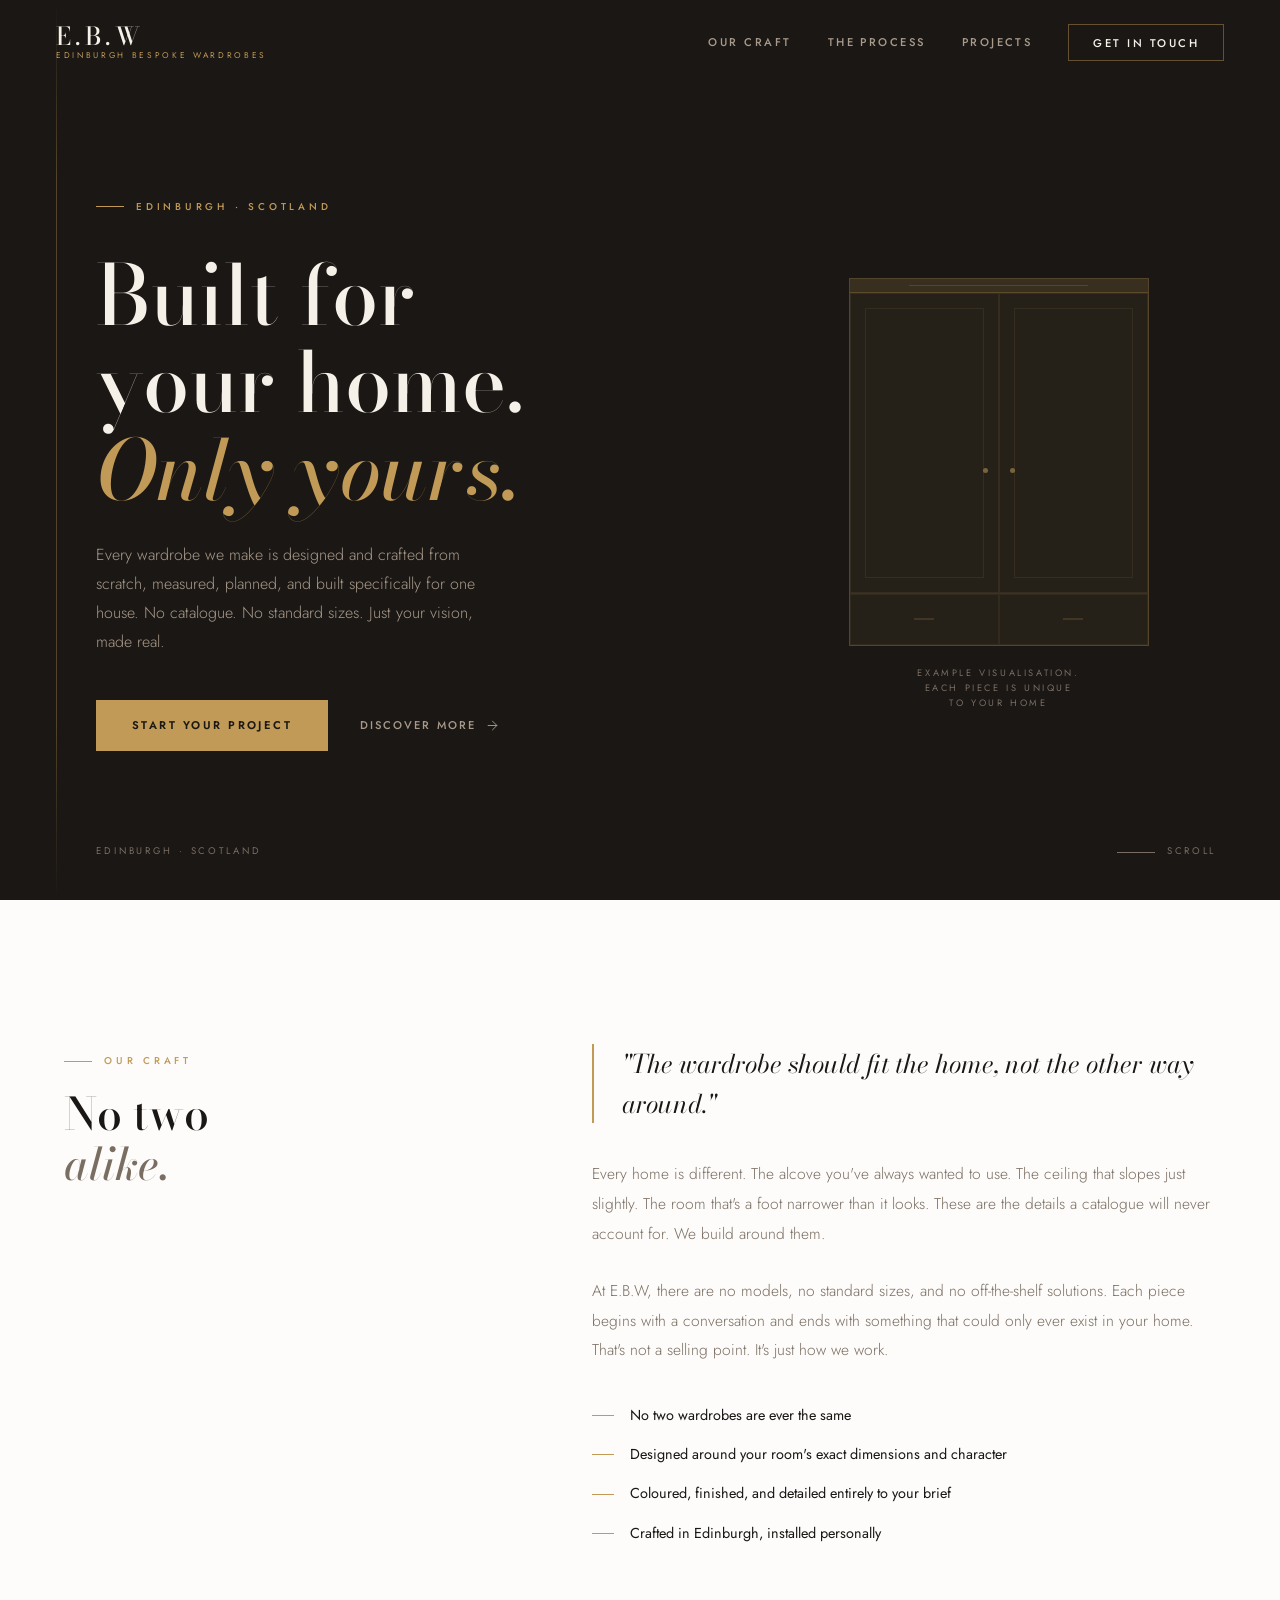
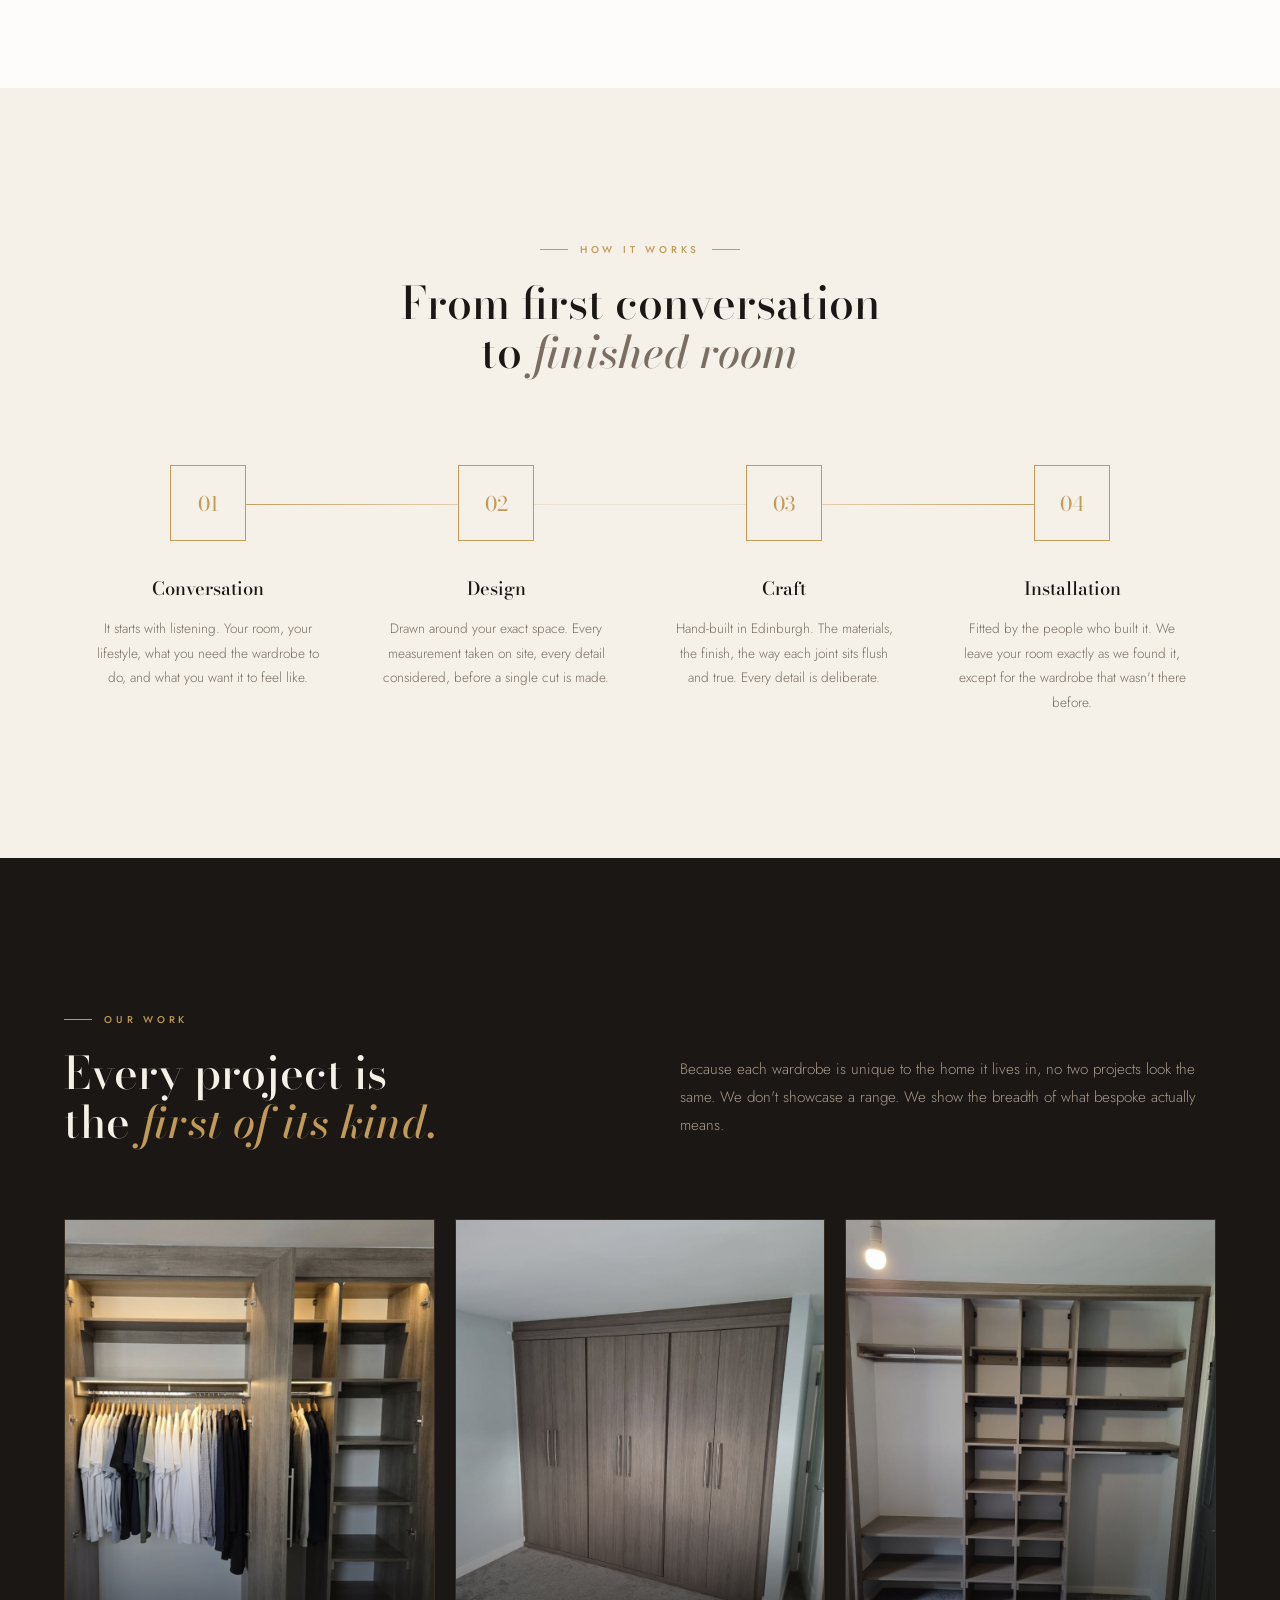
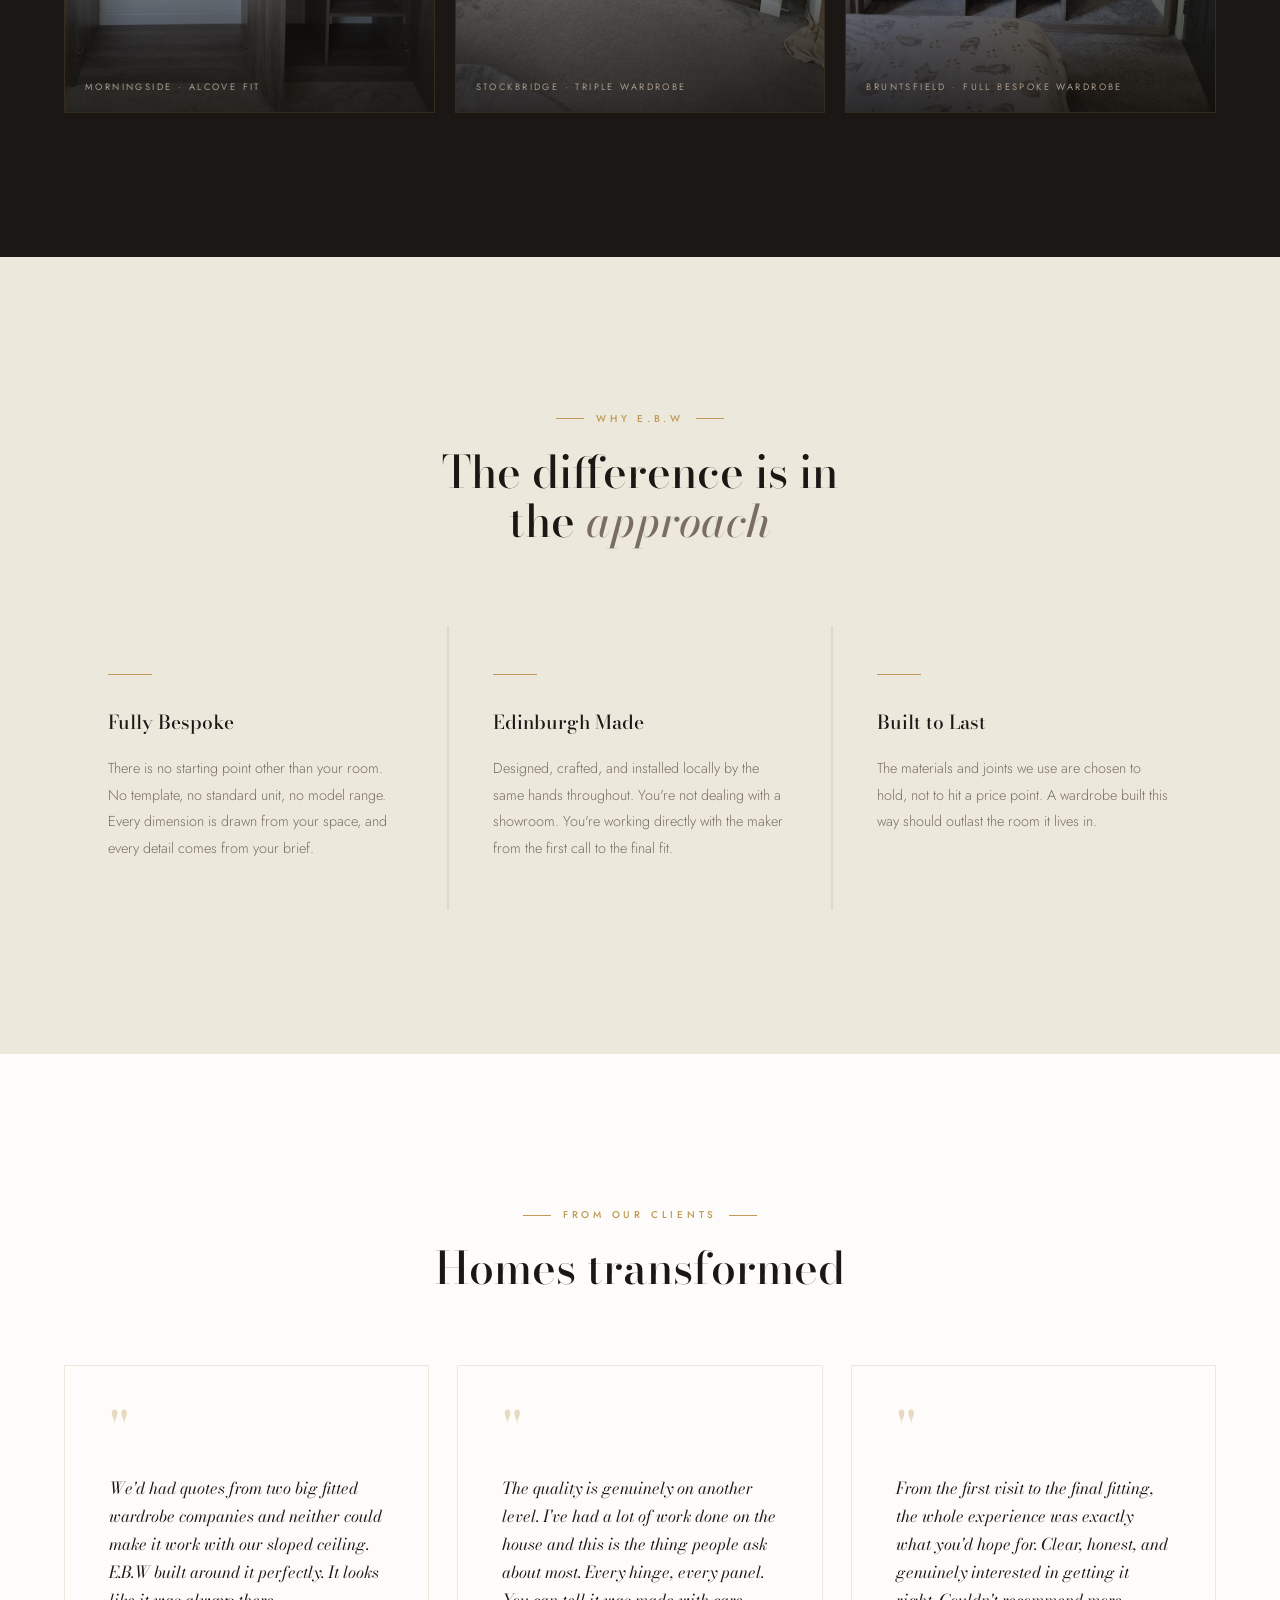
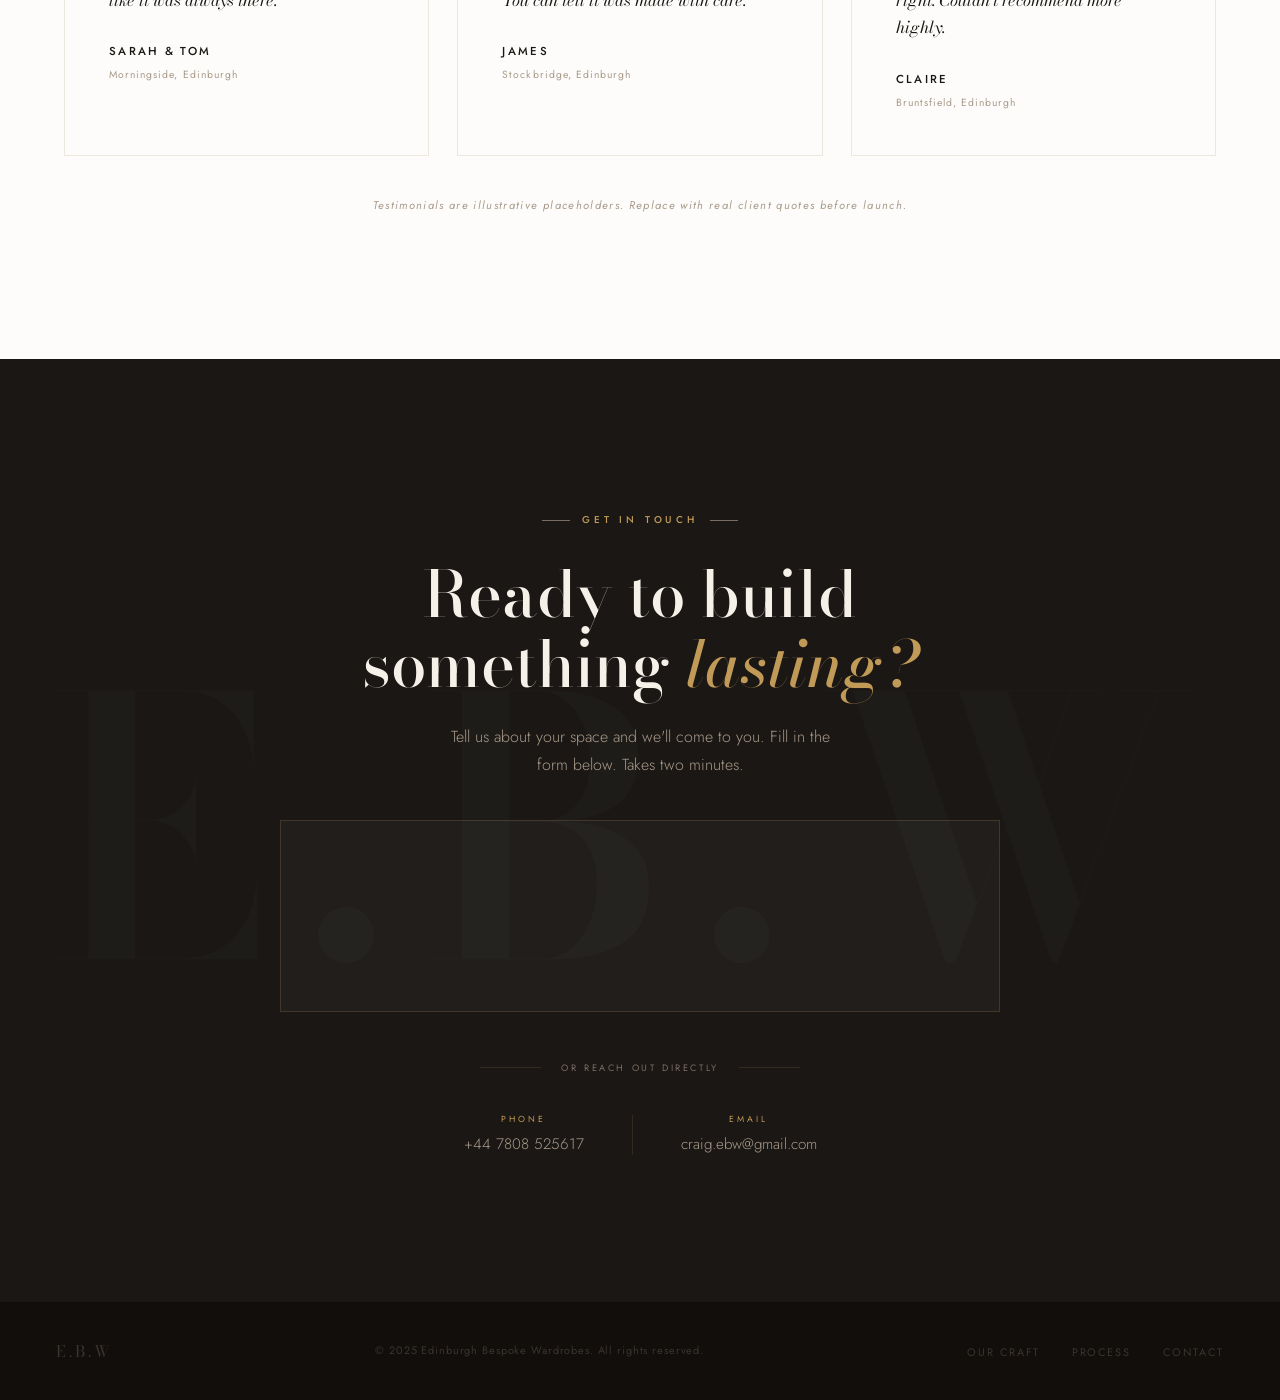
==== index.html @ 611d9d67 "Add files via upload" ====
<!DOCTYPE html>
<html lang="en">
<head>
    <meta charset="UTF-8">
    <meta name="viewport" content="width=device-width, initial-scale=1.0">
    <title>E.B.W | Edinburgh Bespoke Wardrobes</title>
    <meta name="description" content="Bespoke fitted wardrobes designed and crafted in Edinburgh. Every piece built uniquely around your home. No two are ever the same.">

    <link rel="preconnect" href="https://fonts.googleapis.com">
    <link rel="preconnect" href="https://fonts.gstatic.com" crossorigin>
    <link href="https://fonts.googleapis.com/css2?family=Bodoni+Moda:ital,opsz,wght@0,6..96,400;0,6..96,500;0,6..96,600;1,6..96,400;1,6..96,500;1,6..96,600&family=Jost:wght@300;400;500;600&display=swap" rel="stylesheet">

    <style>
        /* ─── Reset ──────────────────────────────────────────────────── */
        *, *::before, *::after { box-sizing: border-box; margin: 0; padding: 0; }
        html { scroll-behavior: smooth; }

        /* ─── Design Tokens ──────────────────────────────────────────── */
        :root {
            --cream:        #F5F0E8;
            --cream-deep:   #EDE8DC;
            --cream-card:   #F9F6F0;
            --charcoal:     #1A1714;
            --charcoal-mid: #252018;
            --charcoal-lt:  #3A342E;
            --stone:        #7A6E63;
            --stone-lt:     #A89A8A;
            --gold:         #C09A56;
            --gold-lt:      #D4AF72;
            --white:        #FDFCFA;

            --ff-display: 'Bodoni Moda', Georgia, serif;
            --ff-body:    'Jost', system-ui, sans-serif;

            --ease:         cubic-bezier(0.4, 0, 0.2, 1);
            --transition:   280ms cubic-bezier(0.4, 0, 0.2, 1);
            --transition-md:550ms cubic-bezier(0.4, 0, 0.2, 1);
        }

        body {
            font-family: var(--ff-body);
            background: var(--cream);
            color: var(--charcoal);
            line-height: 1.65;
            overflow-x: hidden;
        }

        /* ─── Nav ────────────────────────────────────────────────────── */
        .nav {
            position: fixed;
            inset: 0 0 auto;
            z-index: 100;
            padding: 1.5rem 3.5rem;
            display: flex;
            align-items: center;
            justify-content: space-between;
            transition: background var(--transition-md), backdrop-filter var(--transition-md), box-shadow var(--transition-md);
        }

        .nav.scrolled {
            background: rgba(26, 23, 20, 0.96);
            backdrop-filter: blur(14px);
            -webkit-backdrop-filter: blur(14px);
            box-shadow: 0 1px 0 rgba(192, 154, 86, 0.18);
        }

        .nav-logo {
            text-decoration: none;
            display: flex;
            flex-direction: column;
            gap: 2px;
        }

        .nav-logo-mark {
            font-family: var(--ff-display);
            font-size: 1.55rem;
            font-weight: 500;
            letter-spacing: 0.18em;
            color: var(--cream);
            line-height: 1;
        }

        .nav-logo-sub {
            font-family: var(--ff-body);
            font-size: 0.52rem;
            font-weight: 400;
            letter-spacing: 0.32em;
            text-transform: uppercase;
            color: var(--gold);
            line-height: 1;
        }

        .nav-links {
            display: flex;
            align-items: center;
            gap: 2.25rem;
            list-style: none;
        }

        .nav-links a {
            font-size: 0.7rem;
            font-weight: 500;
            letter-spacing: 0.22em;
            text-transform: uppercase;
            color: var(--stone-lt);
            text-decoration: none;
            transition: color var(--transition);
        }

        .nav-links a:hover { color: var(--gold); }

        .nav-links .cta {
            color: var(--cream);
            border: 1px solid rgba(192, 154, 86, 0.45);
            padding: 0.6rem 1.5rem;
            transition: background var(--transition), border-color var(--transition), color var(--transition);
        }

        .nav-links .cta:hover {
            background: var(--gold);
            border-color: var(--gold);
            color: var(--charcoal);
        }

        .nav-hamburger {
            display: none;
            flex-direction: column;
            gap: 5px;
            background: none;
            border: none;
            cursor: pointer;
            padding: 4px;
        }

        .nav-hamburger span {
            display: block;
            width: 22px;
            height: 1px;
            background: var(--cream);
            transition: var(--transition);
        }

        /* ─── Mobile menu ─────────────────────────────────────────────── */
        .mobile-menu {
            display: none;
            position: fixed;
            inset: 0;
            background: var(--charcoal);
            z-index: 99;
            flex-direction: column;
            align-items: center;
            justify-content: center;
            gap: 2rem;
        }

        .mobile-menu.open { display: flex; }

        .mobile-menu a {
            font-family: var(--ff-display);
            font-size: 2.2rem;
            font-weight: 500;
            color: var(--cream);
            text-decoration: none;
            letter-spacing: 0.04em;
            transition: color var(--transition);
        }

        .mobile-menu a:hover { color: var(--gold); }

        .mobile-close {
            position: absolute;
            top: 1.5rem;
            right: 1.75rem;
            background: none;
            border: none;
            color: var(--stone-lt);
            font-size: 1.25rem;
            cursor: pointer;
            padding: 0.5rem;
            line-height: 1;
        }

        /* ─── Utility ────────────────────────────────────────────────── */
        .label {
            display: inline-flex;
            align-items: center;
            gap: 0.75rem;
        }

        .label-line {
            width: 28px;
            height: 1px;
            background: var(--gold);
            flex-shrink: 0;
        }

        .label-text {
            font-size: 0.62rem;
            font-weight: 500;
            letter-spacing: 0.38em;
            text-transform: uppercase;
            color: var(--gold);
        }

        .section-heading {
            font-family: var(--ff-display);
            font-size: clamp(2rem, 3.5vw, 3.25rem);
            font-weight: 500;
            line-height: 1.1;
            color: var(--charcoal);
        }

        .section-heading em {
            font-style: italic;
            color: var(--stone);
        }

        .btn-primary {
            display: inline-block;
            background: var(--gold);
            color: var(--charcoal);
            padding: 1rem 2.25rem;
            font-family: var(--ff-body);
            font-size: 0.7rem;
            font-weight: 600;
            letter-spacing: 0.22em;
            text-transform: uppercase;
            text-decoration: none;
            cursor: pointer;
            border: none;
            transition: background var(--transition), transform var(--transition);
        }

        .btn-primary:hover {
            background: var(--gold-lt);
            transform: translateY(-1px);
        }

        .btn-ghost {
            display: inline-flex;
            align-items: center;
            gap: 0.6rem;
            font-size: 0.7rem;
            font-weight: 500;
            letter-spacing: 0.18em;
            text-transform: uppercase;
            color: var(--stone-lt);
            text-decoration: none;
            cursor: pointer;
            transition: color var(--transition);
        }

        .btn-ghost:hover { color: var(--cream); }

        /* ─── Reveal Animations ──────────────────────────────────────── */
        .reveal {
            opacity: 0;
            transform: translateY(28px);
            transition: opacity 0.75s var(--ease), transform 0.75s var(--ease);
        }

        .reveal.in {
            opacity: 1;
            transform: translateY(0);
        }

        .delay-1 { transition-delay: 0.1s; }
        .delay-2 { transition-delay: 0.2s; }
        .delay-3 { transition-delay: 0.3s; }
        .delay-4 { transition-delay: 0.4s; }
        .delay-5 { transition-delay: 0.5s; }

        @media (prefers-reduced-motion: reduce) {
            .reveal { opacity: 1; transform: none; transition: none; }
            * { animation: none !important; transition-duration: 0ms !important; }
        }

        /* ─── HERO ───────────────────────────────────────────────────── */
        .hero {
            min-height: 100vh;
            min-height: 100svh;
            background: var(--charcoal);
            display: grid;
            grid-template-rows: 1fr auto;
            position: relative;
            overflow: hidden;
        }

        /* Subtle vertical gold accent line */
        .hero::after {
            content: '';
            position: absolute;
            top: 0;
            left: 3.5rem;
            bottom: 0;
            width: 1px;
            background: linear-gradient(to bottom,
                transparent 0%,
                rgba(192, 154, 86, 0.35) 20%,
                rgba(192, 154, 86, 0.35) 80%,
                transparent 100%);
            pointer-events: none;
        }

        .hero-main {
            display: grid;
            grid-template-columns: 1fr 0.7fr;
            gap: 4rem;
            align-items: center;
            max-width: 1360px;
            margin: 0 auto;
            padding: 10rem 4rem 4rem 6rem;
            width: 100%;
        }

        .hero-label { margin-bottom: 2.25rem; }

        .hero-h1 {
            font-family: var(--ff-display);
            font-size: clamp(3.25rem, 6.5vw, 6rem);
            font-weight: 500;
            line-height: 1.05;
            color: var(--cream);
            margin-bottom: 1.75rem;
        }

        .hero-h1 em {
            font-style: italic;
            color: var(--gold);
        }

        .hero-sub {
            font-size: 1rem;
            font-weight: 300;
            line-height: 1.8;
            color: var(--stone-lt);
            max-width: 44ch;
            margin-bottom: 2.75rem;
        }

        .hero-actions {
            display: flex;
            align-items: center;
            gap: 2rem;
            flex-wrap: wrap;
        }

        /* ─── CSS Wardrobe Art ───────────────────────────────────────── */
        .hero-visual {
            display: flex;
            flex-direction: column;
            align-items: center;
            padding-top: 3rem;
        }

        .wardrobe {
            width: 100%;
            max-width: 300px;
            background: var(--charcoal-mid);
            border: 1px solid rgba(192, 154, 86, 0.3);
            position: relative;
        }

        .wardrobe-top {
            height: 14px;
            background: rgba(192, 154, 86, 0.12);
            border-bottom: 1px solid rgba(192, 154, 86, 0.25);
            display: flex;
            align-items: center;
            justify-content: center;
        }

        .wardrobe-top::before {
            content: '';
            width: 60%;
            height: 1px;
            background: rgba(192, 154, 86, 0.2);
        }

        .wardrobe-doors {
            display: grid;
            grid-template-columns: 1fr 1fr;
            height: 300px;
        }

        .wardrobe-door {
            position: relative;
            border: 1px solid rgba(192, 154, 86, 0.1);
        }

        .wardrobe-door-inner {
            position: absolute;
            inset: 14px;
            border: 1px solid rgba(192, 154, 86, 0.1);
        }

        .wardrobe-door-handle {
            position: absolute;
            bottom: 40%;
            left: 50%;
            transform: translateX(-50%);
            width: 5px;
            height: 5px;
            border-radius: 50%;
            background: var(--gold);
            opacity: 0.55;
        }

        .wardrobe-door:first-child .wardrobe-door-handle { left: auto; right: 10px; transform: none; }
        .wardrobe-door:last-child .wardrobe-door-handle  { left: 10px; transform: none; }

        .wardrobe-drawer-row {
            display: grid;
            grid-template-columns: 1fr 1fr;
            height: 52px;
            border-top: 1px solid rgba(192, 154, 86, 0.15);
        }

        .wardrobe-drawer {
            position: relative;
            border: 1px solid rgba(192, 154, 86, 0.08);
        }

        .wardrobe-drawer::after {
            content: '';
            position: absolute;
            top: 50%;
            left: 50%;
            transform: translate(-50%, -50%);
            width: 20px;
            height: 1px;
            background: rgba(192, 154, 86, 0.35);
        }

        .wardrobe-caption {
            margin-top: 1.25rem;
            font-size: 0.58rem;
            letter-spacing: 0.28em;
            text-transform: uppercase;
            color: var(--stone);
            text-align: center;
            max-width: 28ch;
            line-height: 1.6;
        }

        /* ─── Hero Footer ────────────────────────────────────────────── */
        .hero-footer {
            max-width: 1360px;
            margin: 0 auto;
            padding: 0 4rem 2.5rem 6rem;
            width: 100%;
            display: flex;
            justify-content: space-between;
            align-items: center;
        }

        .hero-location {
            font-size: 0.6rem;
            letter-spacing: 0.3em;
            text-transform: uppercase;
            color: var(--stone);
        }

        .scroll-hint {
            display: flex;
            align-items: center;
            gap: 0.75rem;
            color: var(--stone);
            font-size: 0.6rem;
            letter-spacing: 0.28em;
            text-transform: uppercase;
        }

        .scroll-line {
            width: 38px;
            height: 1px;
            background: var(--stone);
            position: relative;
            overflow: hidden;
        }

        .scroll-line::after {
            content: '';
            position: absolute;
            top: 0;
            left: -100%;
            width: 100%;
            height: 100%;
            background: var(--gold);
            animation: sweep 2.2s ease-in-out infinite;
        }

        @keyframes sweep {
            0%   { left: -100%; }
            50%  { left: 100%; }
            100% { left: 100%; }
        }

        /* ─── PHILOSOPHY ─────────────────────────────────────────────── */
        .philosophy {
            background: var(--white);
            padding: 9rem 4rem;
        }

        .philosophy-inner {
            max-width: 1200px;
            margin: 0 auto;
            display: grid;
            grid-template-columns: 1fr 1.5fr;
            gap: 7rem;
            align-items: start;
        }

        .philosophy-left {
            position: sticky;
            top: 8rem;
        }

        .philosophy-left .section-heading {
            margin-top: 1.25rem;
        }

        .philosophy-quote {
            font-family: var(--ff-display);
            font-size: clamp(1.25rem, 2vw, 1.65rem);
            font-style: italic;
            font-weight: 400;
            line-height: 1.55;
            color: var(--charcoal);
            padding-left: 1.75rem;
            border-left: 2px solid var(--gold);
            margin-bottom: 2.25rem;
        }

        .philosophy-body {
            font-size: 0.975rem;
            font-weight: 300;
            line-height: 1.9;
            color: var(--stone);
            margin-bottom: 1.75rem;
        }

        .philosophy-points {
            list-style: none;
            display: flex;
            flex-direction: column;
            gap: 1.1rem;
            margin-top: 2.5rem;
        }

        .philosophy-points li {
            display: flex;
            align-items: flex-start;
            gap: 1rem;
            font-size: 0.9rem;
            color: var(--charcoal);
            font-weight: 400;
            line-height: 1.5;
        }

        .philosophy-points li::before {
            content: '';
            flex-shrink: 0;
            width: 22px;
            height: 1px;
            background: var(--gold);
            margin-top: 0.7em;
        }

        /* ─── PROCESS ────────────────────────────────────────────────── */
        .process {
            background: var(--cream);
            padding: 9rem 4rem;
        }

        .process-inner {
            max-width: 1200px;
            margin: 0 auto;
        }

        .process-header {
            text-align: center;
            margin-bottom: 5.5rem;
        }

        .process-header .label { justify-content: center; }

        .process-header .section-heading {
            margin-top: 1.25rem;
        }

        .process-steps {
            display: grid;
            grid-template-columns: repeat(4, 1fr);
            position: relative;
        }

        /* Horizontal connector */
        .process-steps::before {
            content: '';
            position: absolute;
            top: 2.4rem;
            left: calc(12.5% + 0.5rem);
            right: calc(12.5% + 0.5rem);
            height: 1px;
            background: linear-gradient(to right, var(--gold) 0%, rgba(192,154,86,0.15) 40%, rgba(192,154,86,0.15) 60%, var(--gold) 100%);
        }

        .step {
            padding: 0 1.75rem;
            text-align: center;
        }

        .step-num {
            width: 4.75rem;
            height: 4.75rem;
            border: 1px solid var(--gold);
            display: flex;
            align-items: center;
            justify-content: center;
            margin: 0 auto 2rem;
            background: var(--cream);
            position: relative;
            z-index: 1;
        }

        .step-num span {
            font-family: var(--ff-display);
            font-size: 1.25rem;
            font-weight: 400;
            color: var(--gold);
        }

        .step-title {
            font-family: var(--ff-display);
            font-size: 1.15rem;
            font-weight: 500;
            color: var(--charcoal);
            margin-bottom: 0.8rem;
        }

        .step-desc {
            font-size: 0.85rem;
            font-weight: 300;
            line-height: 1.8;
            color: var(--stone);
        }

        /* ─── SHOWCASE ───────────────────────────────────────────────── */
        .showcase {
            background: var(--charcoal);
            padding: 9rem 4rem;
        }

        .showcase-inner {
            max-width: 1200px;
            margin: 0 auto;
        }

        .showcase-header {
            display: grid;
            grid-template-columns: 1fr 1fr;
            gap: 5rem;
            align-items: end;
            margin-bottom: 4.5rem;
        }

        .showcase-h2 {
            font-family: var(--ff-display);
            font-size: clamp(2rem, 3.5vw, 3.25rem);
            font-weight: 500;
            line-height: 1.1;
            color: var(--cream);
            margin-top: 1.25rem;
        }

        .showcase-h2 em {
            font-style: italic;
            color: var(--gold);
        }

        .showcase-note {
            font-size: 0.95rem;
            font-weight: 300;
            line-height: 1.85;
            color: var(--stone-lt);
            padding-bottom: 0.5rem;
        }

        .showcase-grid {
            display: grid;
            grid-template-columns: repeat(3, 1fr);
            gap: 1.25rem;
        }

        /* ─── Showcase cards ─────────────────────────────────────────── */
        .s-card {
            aspect-ratio: 3/4;
            border: 1px solid rgba(192, 154, 86, 0.15);
            position: relative;
            overflow: hidden;
            cursor: pointer;
            background: #1C1814;
            transition: border-color var(--transition-md), transform var(--transition-md);
        }

        .s-card:hover { border-color: rgba(192, 154, 86, 0.45); transform: translateY(-3px); }

        .s-card img {
            position: absolute;
            inset: 0;
            width: 100%;
            height: 100%;
            object-fit: cover;
            display: block;
            transition: transform var(--transition-md);
        }

        .s-card:hover img { transform: scale(1.03); }

        /* Cards 1 & 3 are open - show shelves from top */
        .s-card-1 img { object-position: center top; }
        .s-card-3 img { object-position: center top; }

        /* Card 2 is the full closed front - keep centred */
        .s-card-2 img { object-position: center center; }

        /* Gradient so label text stays readable over any photo */
        .s-card-overlay {
            position: absolute;
            inset: 0;
            background: linear-gradient(
                to bottom,
                transparent 45%,
                rgba(18, 15, 12, 0.82) 100%
            );
            pointer-events: none;
        }

        .s-card-label {
            position: absolute;
            bottom: 1.1rem;
            left: 1.25rem;
            right: 1.25rem;
            z-index: 1;
        }

        .s-card-label-text {
            font-size: 0.58rem;
            letter-spacing: 0.26em;
            text-transform: uppercase;
            color: var(--stone-lt);
        }

        /* ─── VALUES ─────────────────────────────────────────────────── */
        .values {
            background: var(--cream-deep);
            padding: 9rem 4rem;
        }

        .values-inner {
            max-width: 1200px;
            margin: 0 auto;
        }

        .values-header {
            text-align: center;
            margin-bottom: 5rem;
        }

        .values-header .label { justify-content: center; }

        .values-header .section-heading { margin-top: 1.25rem; }

        .values-grid {
            display: grid;
            grid-template-columns: repeat(3, 1fr);
            gap: 2px;
            background: rgba(122, 110, 99, 0.12);
        }

        .value-card {
            background: var(--cream-deep);
            padding: 3rem 2.75rem;
            transition: background var(--transition-md);
        }

        .value-card:hover { background: var(--cream-card); }

        .value-bar {
            width: 44px;
            height: 1px;
            background: var(--gold);
            margin-bottom: 2rem;
        }

        .value-title {
            font-family: var(--ff-display);
            font-size: 1.2rem;
            font-weight: 500;
            color: var(--charcoal);
            margin-bottom: 1rem;
        }

        .value-body {
            font-size: 0.9rem;
            font-weight: 300;
            line-height: 1.85;
            color: var(--stone);
        }

        /* ─── TESTIMONIALS ───────────────────────────────────────────── */
        .testimonials {
            background: var(--white);
            padding: 9rem 4rem;
        }

        .testimonials-inner {
            max-width: 1200px;
            margin: 0 auto;
        }

        .testimonials-header {
            text-align: center;
            margin-bottom: 4.5rem;
        }

        .testimonials-header .label { justify-content: center; }
        .testimonials-header .section-heading { margin-top: 1.25rem; }

        .t-grid {
            display: grid;
            grid-template-columns: repeat(3, 1fr);
            gap: 1.75rem;
        }

        .t-card {
            padding: 2.75rem;
            border: 1px solid var(--cream-deep);
            transition: border-color var(--transition-md);
        }

        .t-card:hover { border-color: rgba(192, 154, 86, 0.35); }

        .t-mark {
            font-family: var(--ff-display);
            font-size: 3.5rem;
            line-height: 0.8;
            color: var(--gold);
            opacity: 0.35;
            display: block;
            margin-bottom: 1.25rem;
        }

        .t-text {
            font-family: var(--ff-display);
            font-style: italic;
            font-size: 1.025rem;
            line-height: 1.7;
            color: var(--charcoal);
            margin-bottom: 1.75rem;
        }

        .t-author {
            font-size: 0.72rem;
            letter-spacing: 0.2em;
            text-transform: uppercase;
            color: var(--charcoal);
            font-weight: 500;
        }

        .t-location {
            font-size: 0.65rem;
            color: var(--stone-lt);
            letter-spacing: 0.1em;
            margin-top: 0.3rem;
        }

        .t-note {
            text-align: center;
            margin-top: 2.5rem;
            font-size: 0.7rem;
            letter-spacing: 0.12em;
            color: var(--stone-lt);
            font-style: italic;
        }

        /* ─── CONTACT ────────────────────────────────────────────────── */
        .contact {
            background: var(--charcoal);
            padding: 9rem 4rem;
            position: relative;
            overflow: hidden;
        }

        .contact::before {
            content: 'E.B.W';
            position: absolute;
            font-family: var(--ff-display);
            font-size: 28vw;
            font-weight: 600;
            color: rgba(255, 255, 255, 0.018);
            top: 50%;
            left: 50%;
            transform: translate(-50%, -50%);
            pointer-events: none;
            user-select: none;
            letter-spacing: 0.1em;
            white-space: nowrap;
        }

        .contact-inner {
            max-width: 960px;
            margin: 0 auto;
            text-align: center;
            position: relative;
            z-index: 1;
        }

        .contact .label { justify-content: center; margin-bottom: 2rem; }

        .contact-h2 {
            font-family: var(--ff-display);
            font-size: clamp(2.5rem, 5vw, 4.75rem);
            font-weight: 500;
            line-height: 1.08;
            color: var(--cream);
            margin-bottom: 1.5rem;
        }

        .contact-h2 em {
            font-style: italic;
            color: var(--gold);
        }

        .contact-sub {
            font-size: 1rem;
            font-weight: 300;
            line-height: 1.8;
            color: var(--stone-lt);
            max-width: 46ch;
            margin: 0 auto 2.5rem;
        }

        /* ─── Survey embed ───────────────────────────────────────────── */
        .survey-wrap {
            background: rgba(255, 255, 255, 0.03);
            border: 1px solid rgba(192, 154, 86, 0.2);
            padding: 2rem 2rem 0.5rem;
            max-width: 720px;
            margin: 0 auto 3rem;
        }

        .survey-wrap iframe {
            width: 100%;
            border: none;
            display: block;
        }

        /* ─── "Or" divider ───────────────────────────────────────────── */
        .contact-or {
            display: flex;
            align-items: center;
            gap: 1.25rem;
            max-width: 320px;
            margin: 0 auto 2.25rem;
            font-size: 0.58rem;
            letter-spacing: 0.28em;
            text-transform: uppercase;
            color: var(--stone);
        }

        .contact-or::before,
        .contact-or::after {
            content: '';
            flex: 1;
            height: 1px;
            background: rgba(192, 154, 86, 0.15);
        }

        /* ─── Secondary contact details ──────────────────────────────── */
        .contact-details {
            display: flex;
            justify-content: center;
            align-items: center;
            gap: 3rem;
            flex-wrap: wrap;
        }

        .c-detail-label {
            font-size: 0.55rem;
            letter-spacing: 0.32em;
            text-transform: uppercase;
            color: var(--gold);
            margin-bottom: 0.4rem;
        }

        .c-detail-value {
            font-size: 0.95rem;
            color: var(--stone-lt);
            font-weight: 300;
            text-decoration: none;
            cursor: pointer;
            transition: color var(--transition);
            display: block;
        }

        .c-detail-value:hover { color: var(--gold-lt); }

        .c-divider {
            width: 1px;
            height: 2.5rem;
            background: rgba(192, 154, 86, 0.15);
            flex-shrink: 0;
        }

        /* ─── FOOTER ─────────────────────────────────────────────────── */
        .footer {
            background: #110E0C;
            padding: 2.25rem 3.5rem;
            display: flex;
            align-items: center;
            justify-content: space-between;
        }

        .footer-logo {
            font-family: var(--ff-display);
            font-size: 1rem;
            letter-spacing: 0.18em;
            color: var(--charcoal-lt);
        }

        .footer-copy {
            font-size: 0.68rem;
            letter-spacing: 0.08em;
            color: var(--charcoal-lt);
        }

        .footer-links {
            display: flex;
            gap: 2rem;
            list-style: none;
        }

        .footer-links a {
            font-size: 0.68rem;
            letter-spacing: 0.18em;
            text-transform: uppercase;
            color: var(--charcoal-lt);
            text-decoration: none;
            transition: color var(--transition);
        }

        .footer-links a:hover { color: var(--gold); }

        /* ─── RESPONSIVE ─────────────────────────────────────────────── */
        @media (max-width: 1024px) {
            .nav { padding: 1.25rem 2rem; }

            .hero-main {
                grid-template-columns: 1fr;
                padding: 9rem 2rem 4rem;
            }

            .hero-visual { display: none; }

            .hero-footer { padding: 0 2rem 2.5rem; }

            .hero::after { left: 2rem; }

            .philosophy { padding: 6rem 2rem; }
            .philosophy-inner {
                grid-template-columns: 1fr;
                gap: 3.5rem;
            }
            .philosophy-left { position: static; }

            .process { padding: 6rem 2rem; }
            .process-steps {
                grid-template-columns: 1fr 1fr;
                gap: 3.5rem 2rem;
            }
            .process-steps::before { display: none; }

            .showcase { padding: 6rem 2rem; }
            .showcase-header {
                grid-template-columns: 1fr;
                gap: 2rem;
            }
            .showcase-grid {
                grid-template-columns: 1fr 1fr;
            }
            .s-card:last-child { display: none; }

            .values { padding: 6rem 2rem; }
            .values-grid { grid-template-columns: 1fr; }

            .testimonials { padding: 6rem 2rem; }
            .t-grid { grid-template-columns: 1fr 1fr; }
            .t-grid .t-card:last-child { grid-column: span 2; }

            .contact { padding: 6rem 2rem; }

            .footer {
                flex-direction: column;
                gap: 1.5rem;
                text-align: center;
                padding: 2rem;
            }
        }

        @media (max-width: 768px) {
            /* Nav */
            .nav { padding: 1rem 1.25rem; }
            .nav-links { display: none; }
            .nav-hamburger { display: flex; }

            /* Hide decorative vertical line */
            .hero::after { display: none; }

            /* Hero */
            .hero-main { padding: 7rem 1.25rem 2.5rem; }

            .hero-h1 {
                font-size: clamp(2.6rem, 10vw, 3.5rem);
                margin-bottom: 1.25rem;
            }

            .hero-sub {
                font-size: 1rem;
                max-width: 100%;
                margin-bottom: 2.25rem;
            }

            .hero-actions { gap: 1.25rem; }
            .hero-footer  { padding: 0 1.25rem 1.75rem; }

            /* Sections: consistent mobile padding */
            .philosophy,
            .process,
            .showcase,
            .values,
            .testimonials,
            .contact { padding: 5rem 1.25rem; }

            .philosophy-inner  { gap: 2.5rem; }
            .philosophy-quote  { font-size: 1.2rem; padding-left: 1.25rem; }
            .philosophy-body   { font-size: 1rem; }

            /* Process: number badge left, text right */
            .process-steps {
                grid-template-columns: 1fr;
                gap: 0;
            }

            .step {
                display: grid;
                grid-template-columns: 3.25rem 1fr;
                grid-template-areas: "num title" "num desc";
                column-gap: 1.25rem;
                row-gap: 0.3rem;
                padding: 1.75rem 0;
                border-bottom: 1px solid rgba(122, 110, 99, 0.15);
                text-align: left;
            }

            .step:last-child { border-bottom: none; }

            .step-num {
                grid-area: num;
                width: 3.25rem;
                height: 3.25rem;
                margin: 0;
                align-self: start;
            }

            .step-num span  { font-size: 0.95rem; }
            .step-title     { grid-area: title; align-self: end; margin-bottom: 0; font-size: 1.05rem; }
            .step-desc      { grid-area: desc; align-self: start; font-size: 0.9rem; }

            /* Showcase: single column, 4:3 cards */
            .showcase-header { gap: 1.5rem; }
            .showcase-grid   { grid-template-columns: 1fr; gap: 1rem; }
            .s-card          { aspect-ratio: 4/3; }
            .s-card:last-child { display: block; }

            /* Testimonials: single column */
            .t-grid { grid-template-columns: 1fr; gap: 1.25rem; }
            .t-grid .t-card:last-child { grid-column: auto; }
            .t-card { padding: 2rem; }

            /* Contact */
            .contact-h2 { font-size: clamp(2.25rem, 9vw, 3.5rem); }
            .contact-details { gap: 2rem; flex-direction: column; align-items: center; }
            .c-divider { display: none; }

            /* Full-width CTA in contact section */
            .contact .btn-primary { display: block; width: 100%; text-align: center; padding: 1.1rem 1.5rem; }

            /* Footer */
            .footer { flex-direction: column; gap: 1.25rem; text-align: center; padding: 1.75rem 1.25rem; }
            .footer-links { gap: 1.5rem; }

            /* Mobile menu: generous touch targets */
            .mobile-menu { gap: 0; padding: 0 2rem; }
            .mobile-menu a { font-size: 1.85rem; padding: 0.9rem 0; min-height: 60px; display: flex; align-items: center; }
        }
    </style>
</head>
<body>

    <!-- ─── NAV ────────────────────────────────────────────────────── -->
    <nav class="nav" id="nav">
        <a href="#" class="nav-logo" aria-label="E.B.W Home">
            <span class="nav-logo-mark">E.B.W</span>
            <span class="nav-logo-sub">Edinburgh Bespoke Wardrobes</span>
        </a>
        <ul class="nav-links">
            <li><a href="#philosophy">Our Craft</a></li>
            <li><a href="#process">The Process</a></li>
            <li><a href="#showcase">Projects</a></li>
            <li><a href="#contact" class="cta">Get in Touch</a></li>
        </ul>
        <button class="nav-hamburger" id="hamburger" aria-label="Open navigation menu">
            <span></span><span></span><span></span>
        </button>
    </nav>

    <!-- ─── MOBILE MENU ─────────────────────────────────────────────── -->
    <div class="mobile-menu" id="mobileMenu" role="dialog" aria-label="Navigation">
        <button class="mobile-close" id="mobileClose" aria-label="Close menu">✕</button>
        <a href="#philosophy" class="mobile-link">Our Craft</a>
        <a href="#process"    class="mobile-link">The Process</a>
        <a href="#showcase"   class="mobile-link">Projects</a>
        <a href="#contact"    class="mobile-link">Get in Touch</a>
    </div>

    <!-- ─── HERO ────────────────────────────────────────────────────── -->
    <section class="hero" id="top">
        <div class="hero-main">
            <div class="hero-content">
                <div class="label hero-label reveal">
                    <div class="label-line"></div>
                    <span class="label-text">Edinburgh · Scotland</span>
                </div>

                <h1 class="hero-h1 reveal delay-1">
                    Built for<br>your home.<br><em>Only yours.</em>
                </h1>

                <p class="hero-sub reveal delay-2">
                    Every wardrobe we make is designed and crafted from scratch,
                    measured, planned, and built specifically for one house.
                    No catalogue. No standard sizes. Just your vision, made real.
                </p>

                <div class="hero-actions reveal delay-3">
                    <a href="#contact" class="btn-primary">Start Your Project</a>
                    <a href="#philosophy" class="btn-ghost">
                        Discover more
                        <svg width="15" height="15" viewBox="0 0 24 24" fill="none" stroke="currentColor" stroke-width="1.5" stroke-linecap="round" stroke-linejoin="round" aria-hidden="true"><path d="M5 12h14"/><path d="m12 5 7 7-7 7"/></svg>
                    </a>
                </div>
            </div>

            <!-- CSS Wardrobe Illustration -->
            <div class="hero-visual reveal delay-2" aria-hidden="true">
                <div class="wardrobe">
                    <div class="wardrobe-top"></div>
                    <div class="wardrobe-doors">
                        <div class="wardrobe-door">
                            <div class="wardrobe-door-inner"></div>
                            <div class="wardrobe-door-handle"></div>
                        </div>
                        <div class="wardrobe-door">
                            <div class="wardrobe-door-inner"></div>
                            <div class="wardrobe-door-handle"></div>
                        </div>
                    </div>
                    <div class="wardrobe-drawer-row">
                        <div class="wardrobe-drawer"></div>
                        <div class="wardrobe-drawer"></div>
                    </div>
                </div>
                <p class="wardrobe-caption">Example visualisation. Each piece is unique to your home</p>
            </div>
        </div>

        <div class="hero-footer">
            <span class="hero-location">Edinburgh · Scotland</span>
            <div class="scroll-hint">
                <div class="scroll-line"></div>
                <span>Scroll</span>
            </div>
        </div>
    </section>

    <!-- ─── PHILOSOPHY ───────────────────────────────────────────────── -->
    <section class="philosophy" id="philosophy">
        <div class="philosophy-inner">
            <div class="philosophy-left">
                <div class="label reveal">
                    <div class="label-line"></div>
                    <span class="label-text">Our Craft</span>
                </div>
                <h2 class="section-heading reveal delay-1">
                    No two<br><em>alike.</em>
                </h2>
            </div>

            <div class="philosophy-right">
                <blockquote class="philosophy-quote reveal">
                    "The wardrobe should fit the home, not the other way around."
                </blockquote>

                <p class="philosophy-body reveal delay-1">
                    Every home is different. The alcove you've always wanted to use. The ceiling that slopes just slightly. The room that's a foot narrower than it looks. These are the details a catalogue will never account for. We build around them.
                </p>

                <p class="philosophy-body reveal delay-2">
                    At E.B.W, there are no models, no standard sizes, and no off-the-shelf solutions. Each piece begins with a conversation and ends with something that could only ever exist in your home. That's not a selling point. It's just how we work.
                </p>

                <ul class="philosophy-points reveal delay-3">
                    <li>No two wardrobes are ever the same</li>
                    <li>Designed around your room's exact dimensions and character</li>
                    <li>Coloured, finished, and detailed entirely to your brief</li>
                    <li>Crafted in Edinburgh, installed personally</li>
                </ul>
            </div>
        </div>
    </section>

    <!-- ─── PROCESS ──────────────────────────────────────────────────── -->
    <section class="process" id="process">
        <div class="process-inner">
            <div class="process-header">
                <div class="label reveal">
                    <div class="label-line"></div>
                    <span class="label-text">How It Works</span>
                    <div class="label-line"></div>
                </div>
                <h2 class="section-heading reveal delay-1">
                    From first conversation<br>to <em>finished room</em>
                </h2>
            </div>

            <div class="process-steps">
                <div class="step reveal">
                    <div class="step-num"><span>01</span></div>
                    <h3 class="step-title">Conversation</h3>
                    <p class="step-desc">It starts with listening. Your room, your lifestyle, what you need the wardrobe to do, and what you want it to feel like.</p>
                </div>
                <div class="step reveal delay-1">
                    <div class="step-num"><span>02</span></div>
                    <h3 class="step-title">Design</h3>
                    <p class="step-desc">Drawn around your exact space. Every measurement taken on site, every detail considered, before a single cut is made.</p>
                </div>
                <div class="step reveal delay-2">
                    <div class="step-num"><span>03</span></div>
                    <h3 class="step-title">Craft</h3>
                    <p class="step-desc">Hand-built in Edinburgh. The materials, the finish, the way each joint sits flush and true. Every detail is deliberate.</p>
                </div>
                <div class="step reveal delay-3">
                    <div class="step-num"><span>04</span></div>
                    <h3 class="step-title">Installation</h3>
                    <p class="step-desc">Fitted by the people who built it. We leave your room exactly as we found it, except for the wardrobe that wasn't there before.</p>
                </div>
            </div>
        </div>
    </section>

    <!-- ─── SHOWCASE ─────────────────────────────────────────────────── -->
    <section class="showcase" id="showcase">
        <div class="showcase-inner">
            <div class="showcase-header">
                <div>
                    <div class="label reveal">
                        <div class="label-line" style="background: var(--stone-lt);"></div>
                        <span class="label-text">Our Work</span>
                    </div>
                    <h2 class="showcase-h2 reveal delay-1">
                        Every project is<br>the <em>first of its kind.</em>
                    </h2>
                </div>
                <p class="showcase-note reveal delay-2">
                    Because each wardrobe is unique to the home it lives in, no two projects look the same. We don't showcase a range. We show the breadth of what bespoke actually means.
                </p>
            </div>

            <div class="showcase-grid reveal delay-1" aria-label="Example wardrobe compositions">
                <!-- Card 1: Open alcove - shelves visible -->
                <div class="s-card s-card-1">
                    <img src="Image%201.jpg"
                         alt="Open bespoke alcove wardrobe with visible shelving, Morningside Edinburgh"
                         loading="lazy"
                         width="900" height="1200">
                    <div class="s-card-overlay"></div>
                    <div class="s-card-label">
                        <div class="s-card-label-text">Morningside · Alcove fit</div>
                    </div>
                </div>

                <!-- Card 2: Full closed front -->
                <div class="s-card s-card-2">
                    <img src="Image%202.jpg"
                         alt="Bespoke triple fitted wardrobe, Edinburgh"
                         loading="lazy"
                         width="900" height="1200">
                    <div class="s-card-overlay"></div>
                    <div class="s-card-label">
                        <div class="s-card-label-text">Stockbridge · Triple wardrobe</div>
                    </div>
                </div>

                <!-- Card 3: Open full-wall - shelves visible -->
                <div class="s-card s-card-3">
                    <img src="Image%203.jpg"
                         alt="Full bespoke fitted wardrobe, Edinburgh"
                         loading="lazy"
                         width="900" height="1200">
                    <div class="s-card-overlay"></div>
                    <div class="s-card-label">
                        <div class="s-card-label-text">Bruntsfield · Full bespoke wardrobe</div>
                    </div>
                </div>
            </div>
        </div>
    </section>

    <!-- ─── VALUES ───────────────────────────────────────────────────── -->
    <section class="values" id="values">
        <div class="values-inner">
            <div class="values-header">
                <div class="label reveal">
                    <div class="label-line"></div>
                    <span class="label-text">Why E.B.W</span>
                    <div class="label-line"></div>
                </div>
                <h2 class="section-heading reveal delay-1">
                    The difference is in<br>the <em>approach</em>
                </h2>
            </div>

            <div class="values-grid">
                <div class="value-card reveal">
                    <div class="value-bar"></div>
                    <h3 class="value-title">Fully Bespoke</h3>
                    <p class="value-body">There is no starting point other than your room. No template, no standard unit, no model range. Every dimension is drawn from your space, and every detail comes from your brief.</p>
                </div>
                <div class="value-card reveal delay-1">
                    <div class="value-bar"></div>
                    <h3 class="value-title">Edinburgh Made</h3>
                    <p class="value-body">Designed, crafted, and installed locally by the same hands throughout. You're not dealing with a showroom. You're working directly with the maker from the first call to the final fit.</p>
                </div>
                <div class="value-card reveal delay-2">
                    <div class="value-bar"></div>
                    <h3 class="value-title">Built to Last</h3>
                    <p class="value-body">The materials and joints we use are chosen to hold, not to hit a price point. A wardrobe built this way should outlast the room it lives in.</p>
                </div>
            </div>
        </div>
    </section>

    <!-- ─── TESTIMONIALS ─────────────────────────────────────────────── -->
    <section class="testimonials" id="testimonials">
        <div class="testimonials-inner">
            <div class="testimonials-header">
                <div class="label reveal">
                    <div class="label-line"></div>
                    <span class="label-text">From our clients</span>
                    <div class="label-line"></div>
                </div>
                <h2 class="section-heading reveal delay-1">Homes transformed</h2>
            </div>

            <div class="t-grid">
                <div class="t-card reveal">
                    <span class="t-mark">"</span>
                    <p class="t-text">We'd had quotes from two big fitted wardrobe companies and neither could make it work with our sloped ceiling. E.B.W built around it perfectly. It looks like it was always there.</p>
                    <div class="t-author">Sarah & Tom</div>
                    <div class="t-location">Morningside, Edinburgh</div>
                </div>
                <div class="t-card reveal delay-1">
                    <span class="t-mark">"</span>
                    <p class="t-text">The quality is genuinely on another level. I've had a lot of work done on the house and this is the thing people ask about most. Every hinge, every panel. You can tell it was made with care.</p>
                    <div class="t-author">James</div>
                    <div class="t-location">Stockbridge, Edinburgh</div>
                </div>
                <div class="t-card reveal delay-2">
                    <span class="t-mark">"</span>
                    <p class="t-text">From the first visit to the final fitting, the whole experience was exactly what you'd hope for. Clear, honest, and genuinely interested in getting it right. Couldn't recommend more highly.</p>
                    <div class="t-author">Claire</div>
                    <div class="t-location">Bruntsfield, Edinburgh</div>
                </div>
            </div>
            <p class="t-note">Testimonials are illustrative placeholders. Replace with real client quotes before launch.</p>
        </div>
    </section>

    <!-- ─── CONTACT ───────────────────────────────────────────────────── -->
    <section class="contact" id="contact">
        <div class="contact-inner">
            <div class="label reveal">
                <div class="label-line" style="background: var(--stone);"></div>
                <span class="label-text">Get in Touch</span>
                <div class="label-line" style="background: var(--stone);"></div>
            </div>

            <h2 class="contact-h2 reveal delay-1">
                Ready to build<br>something <em>lasting?</em>
            </h2>

            <p class="contact-sub reveal delay-2">
                Tell us about your space and we'll come to you. Fill in the form below. Takes two minutes.
            </p>

            <!-- Primary conversion: survey -->
            <div class="survey-wrap reveal delay-3">
                <iframe
                    src="https://api.leadconnectorhq.com/widget/survey/FZ32hK9Ci7IUKyg7nwT4"
                    scrolling="no"
                    id="FZ32hK9Ci7IUKyg7nwT4"
                    title="Start your wardrobe project">
                </iframe>
            </div>

            <!-- Secondary: direct contact fallback -->
            <div class="contact-or reveal delay-4">or reach out directly</div>

            <div class="contact-details reveal delay-4">
                <div>
                    <div class="c-detail-label">Phone</div>
                    <a href="tel:+447808525617" class="c-detail-value">+44 7808 525617</a>
                </div>
                <div class="c-divider"></div>
                <div>
                    <div class="c-detail-label">Email</div>
                    <a href="mailto:craig.ebw@gmail.com" class="c-detail-value">craig.ebw@gmail.com</a>
                </div>
            </div>
        </div>
    </section>

    <!-- ─── FOOTER ────────────────────────────────────────────────────── -->
    <footer class="footer">
        <div class="footer-logo">E.B.W</div>
        <span class="footer-copy">&copy; 2025 Edinburgh Bespoke Wardrobes. All rights reserved.</span>
        <ul class="footer-links">
            <li><a href="#philosophy">Our Craft</a></li>
            <li><a href="#process">Process</a></li>
            <li><a href="#contact">Contact</a></li>
        </ul>
    </footer>

    <!-- ─── SCRIPTS ───────────────────────────────────────────────────── -->
    <script>
        // Nav: transparent on dark hero, solid on scroll
        const nav = document.getElementById('nav');
        const onScroll = () => nav.classList.toggle('scrolled', window.scrollY > 60);
        window.addEventListener('scroll', onScroll, { passive: true });
        onScroll();

        // Mobile menu
        const menu     = document.getElementById('mobileMenu');
        const hamburger = document.getElementById('hamburger');
        const closeBtn  = document.getElementById('mobileClose');

        hamburger.addEventListener('click', () => menu.classList.add('open'));
        closeBtn.addEventListener('click',  () => menu.classList.remove('open'));

        document.querySelectorAll('.mobile-link').forEach(link => {
            link.addEventListener('click', () => menu.classList.remove('open'));
        });

        // Scroll reveal
        const reveals = document.querySelectorAll('.reveal');
        const io = new IntersectionObserver((entries) => {
            entries.forEach(e => { if (e.isIntersecting) e.target.classList.add('in'); });
        }, { threshold: 0.1, rootMargin: '0px 0px -40px 0px' });

        reveals.forEach(el => io.observe(el));

        // Hero reveals fire immediately
        setTimeout(() => {
            document.querySelectorAll('.hero .reveal').forEach(el => el.classList.add('in'));
        }, 80);
    </script>
    <!-- GHL survey auto-resize -->
    <script src="https://link.msgsndr.com/js/form_embed.js"></script>
</body>
</html>
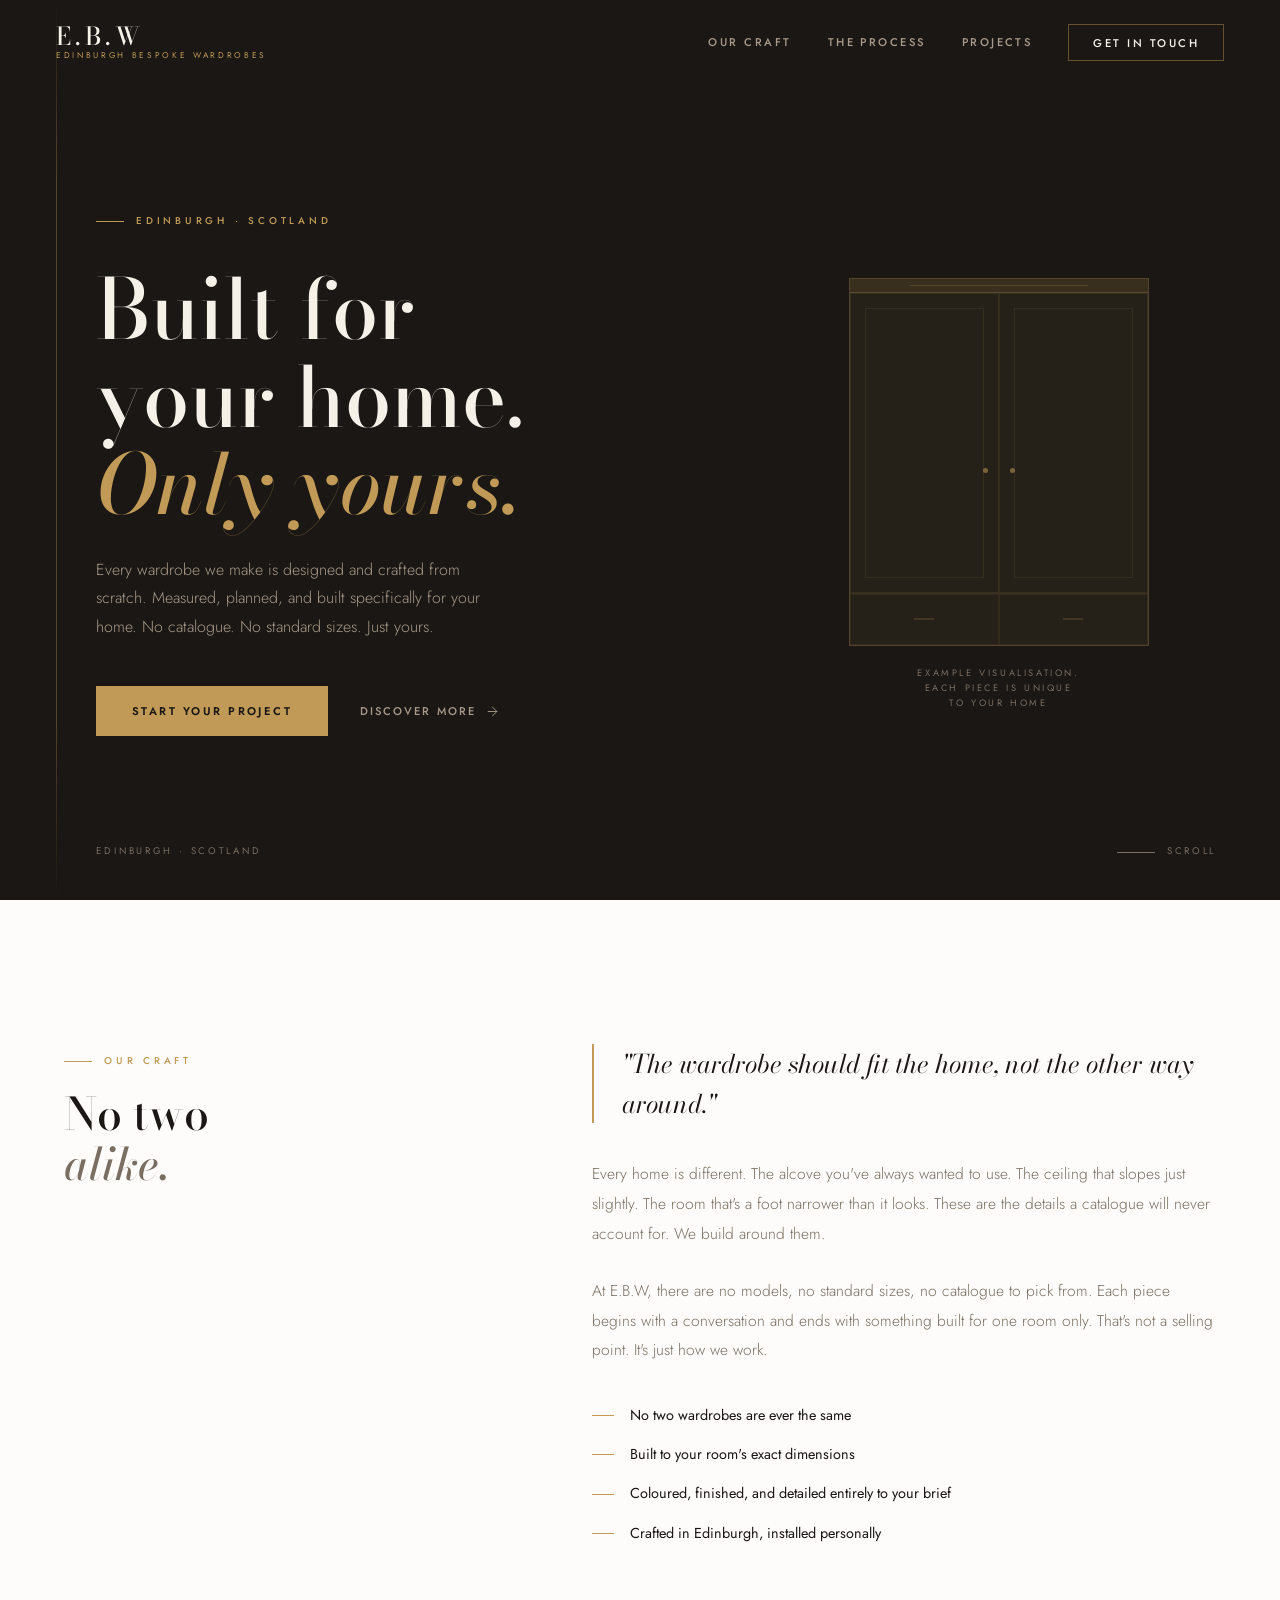
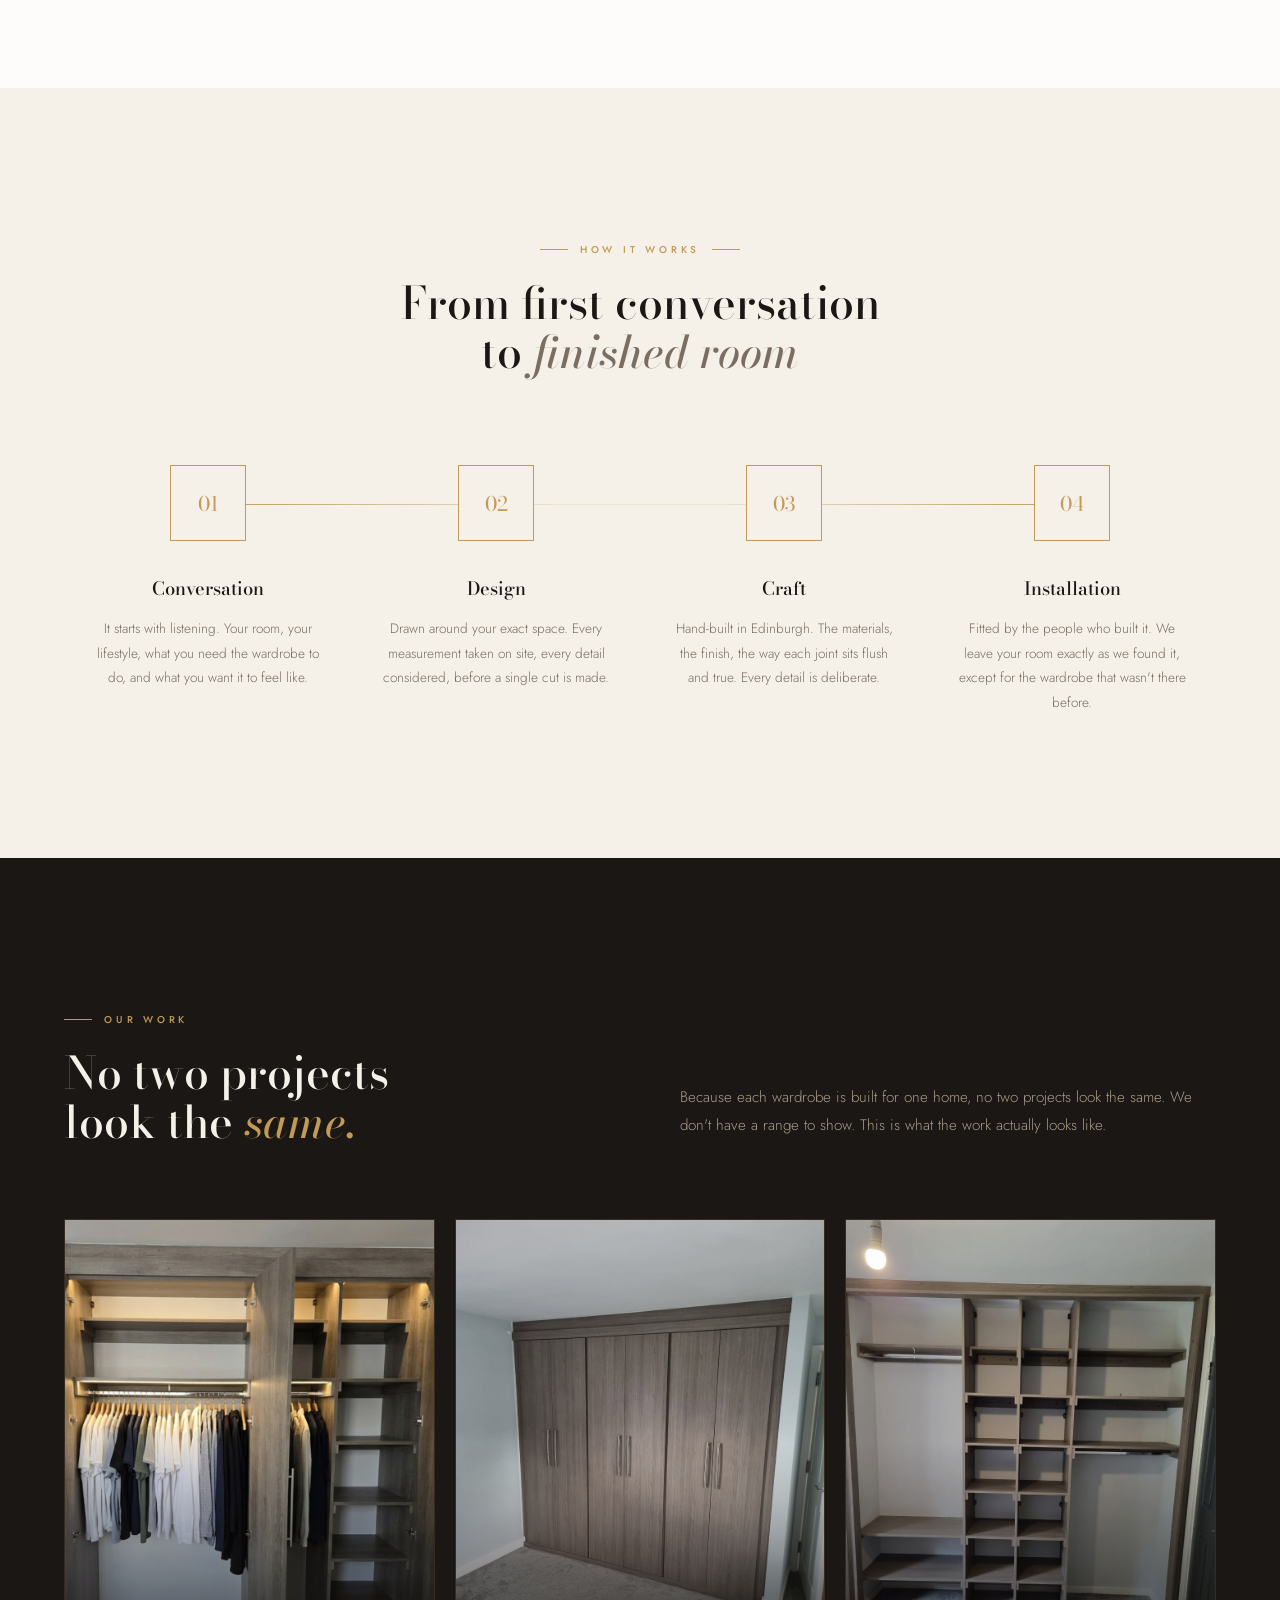
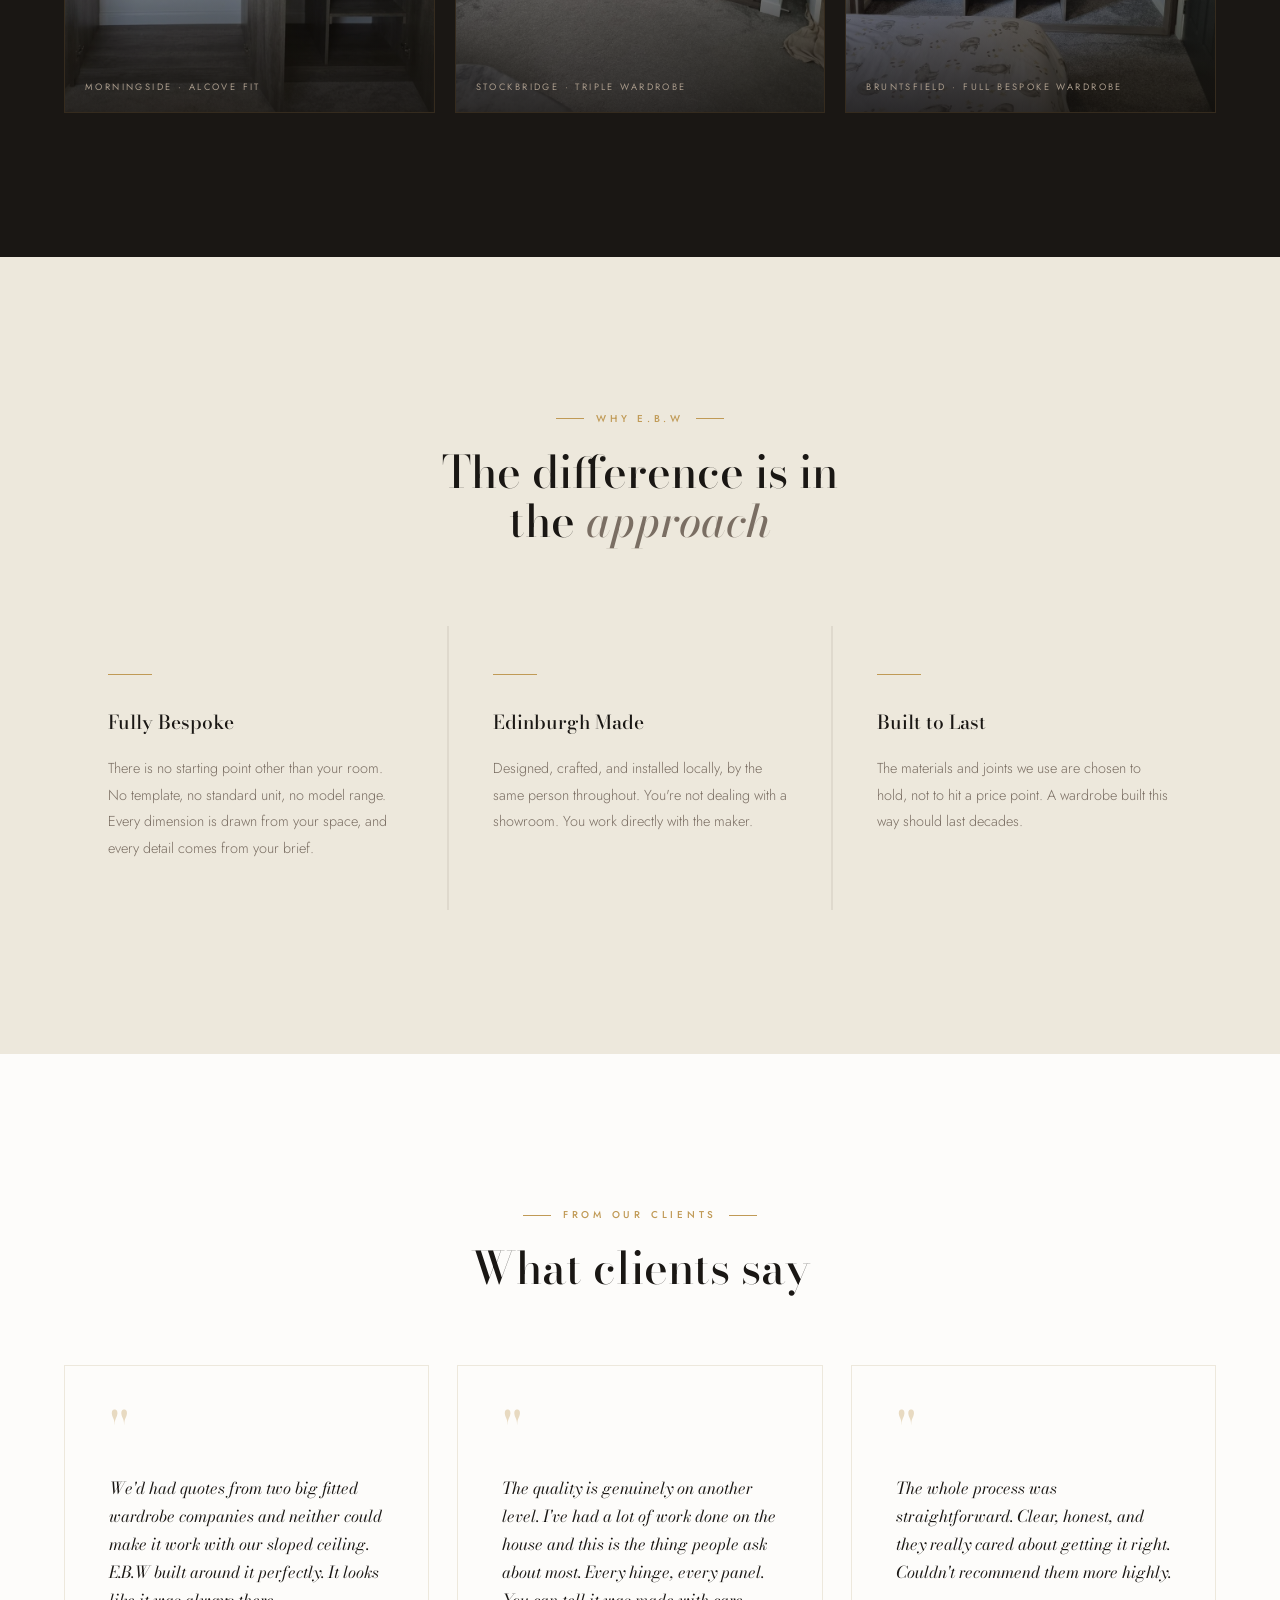
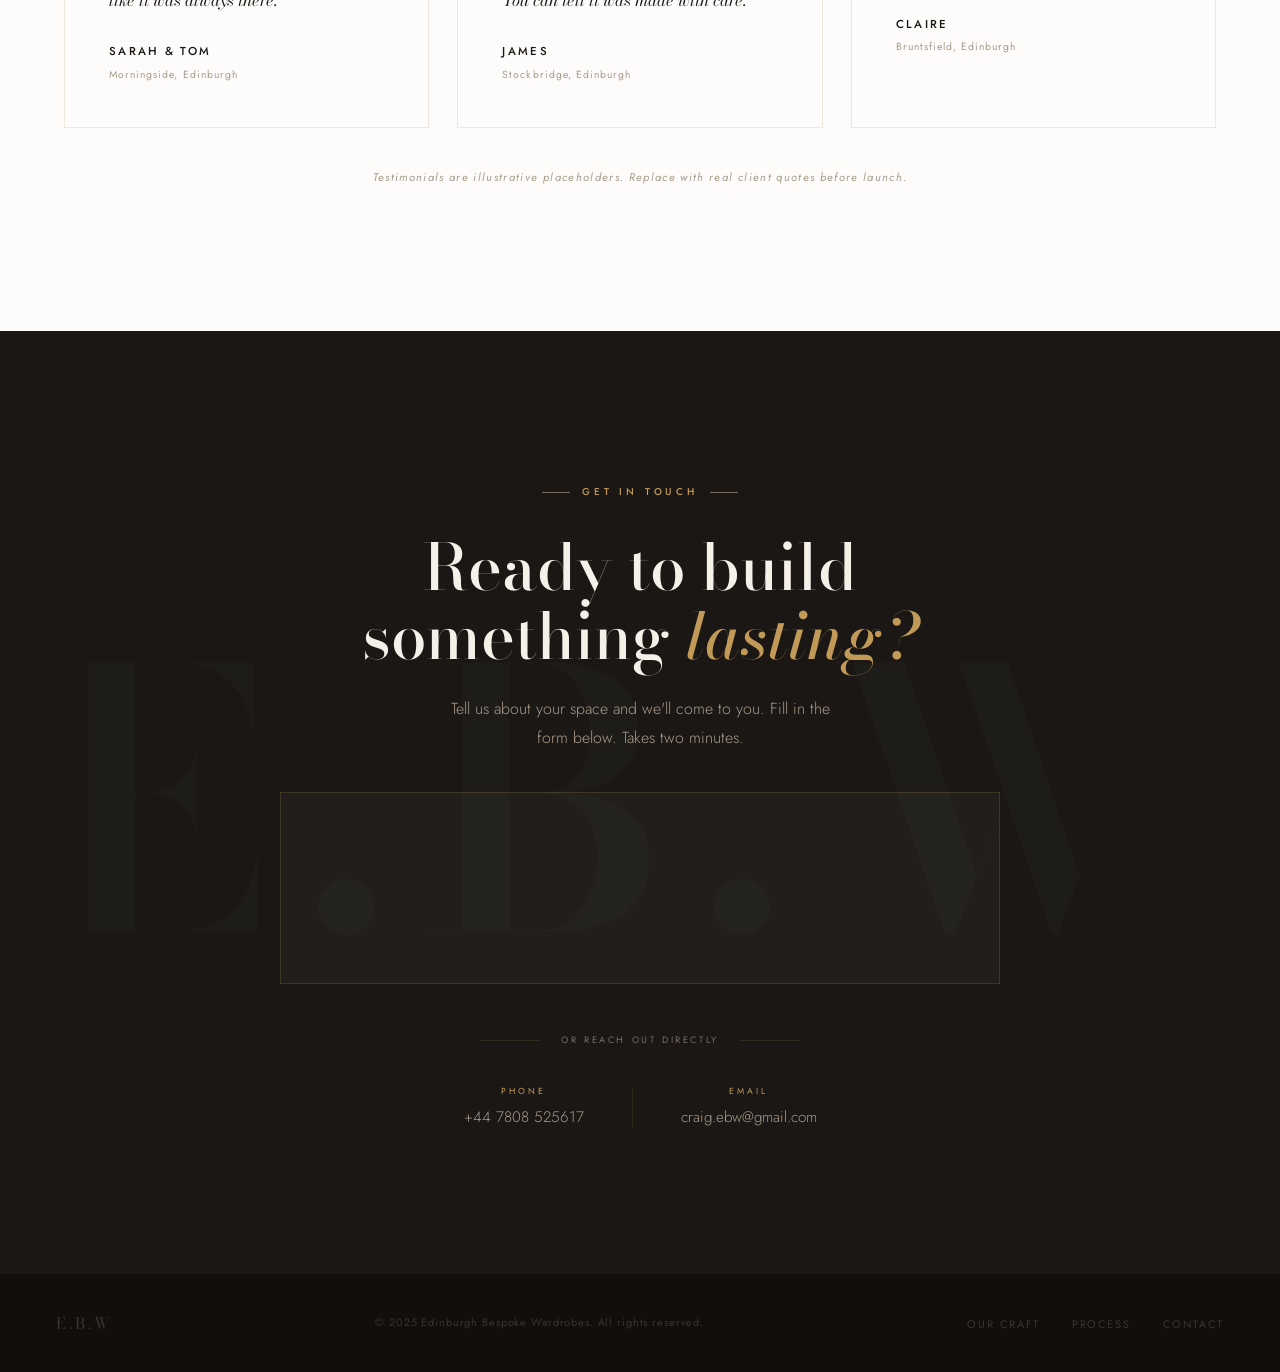
==== commit da38bc94: "fix copy" ====
--- a/index.html
+++ b/index.html
@@ -1178,10 +1178,10 @@
             .step-title     { grid-area: title; align-self: end; margin-bottom: 0; font-size: 1.05rem; }
             .step-desc      { grid-area: desc; align-self: start; font-size: 0.9rem; }
 
-            /* Showcase: single column, 4:3 cards */
+            /* Showcase: single column, square cards (portrait images show much better) */
             .showcase-header { gap: 1.5rem; }
             .showcase-grid   { grid-template-columns: 1fr; gap: 1rem; }
-            .s-card          { aspect-ratio: 4/3; }
+            .s-card          { aspect-ratio: 1/1; }
             .s-card:last-child { display: block; }
 
             /* Testimonials: single column */
@@ -1249,9 +1249,7 @@
                 </h1>
 
                 <p class="hero-sub reveal delay-2">
-                    Every wardrobe we make is designed and crafted from scratch,
-                    measured, planned, and built specifically for one house.
-                    No catalogue. No standard sizes. Just your vision, made real.
+                    Every wardrobe we make is designed and crafted from scratch. Measured, planned, and built specifically for your home. No catalogue. No standard sizes. Just yours.
                 </p>
 
                 <div class="hero-actions reveal delay-3">
@@ -1318,12 +1316,12 @@
                 </p>
 
                 <p class="philosophy-body reveal delay-2">
-                    At E.B.W, there are no models, no standard sizes, and no off-the-shelf solutions. Each piece begins with a conversation and ends with something that could only ever exist in your home. That's not a selling point. It's just how we work.
+                    At E.B.W, there are no models, no standard sizes, no catalogue to pick from. Each piece begins with a conversation and ends with something built for one room only. That's not a selling point. It's just how we work.
                 </p>
 
                 <ul class="philosophy-points reveal delay-3">
                     <li>No two wardrobes are ever the same</li>
-                    <li>Designed around your room's exact dimensions and character</li>
+                    <li>Built to your room's exact dimensions</li>
                     <li>Coloured, finished, and detailed entirely to your brief</li>
                     <li>Crafted in Edinburgh, installed personally</li>
                 </ul>
@@ -1380,11 +1378,11 @@
                         <span class="label-text">Our Work</span>
                     </div>
                     <h2 class="showcase-h2 reveal delay-1">
-                        Every project is<br>the <em>first of its kind.</em>
+                        No two projects<br>look the <em>same.</em>
                     </h2>
                 </div>
                 <p class="showcase-note reveal delay-2">
-                    Because each wardrobe is unique to the home it lives in, no two projects look the same. We don't showcase a range. We show the breadth of what bespoke actually means.
+                    Because each wardrobe is built for one home, no two projects look the same. We don't have a range to show. This is what the work actually looks like.
                 </p>
             </div>
 
@@ -1451,12 +1449,12 @@
                 <div class="value-card reveal delay-1">
                     <div class="value-bar"></div>
                     <h3 class="value-title">Edinburgh Made</h3>
-                    <p class="value-body">Designed, crafted, and installed locally by the same hands throughout. You're not dealing with a showroom. You're working directly with the maker from the first call to the final fit.</p>
+                    <p class="value-body">Designed, crafted, and installed locally, by the same person throughout. You're not dealing with a showroom. You work directly with the maker.</p>
                 </div>
                 <div class="value-card reveal delay-2">
                     <div class="value-bar"></div>
                     <h3 class="value-title">Built to Last</h3>
-                    <p class="value-body">The materials and joints we use are chosen to hold, not to hit a price point. A wardrobe built this way should outlast the room it lives in.</p>
+                    <p class="value-body">The materials and joints we use are chosen to hold, not to hit a price point. A wardrobe built this way should last decades.</p>
                 </div>
             </div>
         </div>
@@ -1471,7 +1469,7 @@
                     <span class="label-text">From our clients</span>
                     <div class="label-line"></div>
                 </div>
-                <h2 class="section-heading reveal delay-1">Homes transformed</h2>
+                <h2 class="section-heading reveal delay-1">What clients say</h2>
             </div>
 
             <div class="t-grid">
@@ -1489,7 +1487,7 @@
                 </div>
                 <div class="t-card reveal delay-2">
                     <span class="t-mark">"</span>
-                    <p class="t-text">From the first visit to the final fitting, the whole experience was exactly what you'd hope for. Clear, honest, and genuinely interested in getting it right. Couldn't recommend more highly.</p>
+                    <p class="t-text">The whole process was straightforward. Clear, honest, and they really cared about getting it right. Couldn't recommend them more highly.</p>
                     <div class="t-author">Claire</div>
                     <div class="t-location">Bruntsfield, Edinburgh</div>
                 </div>
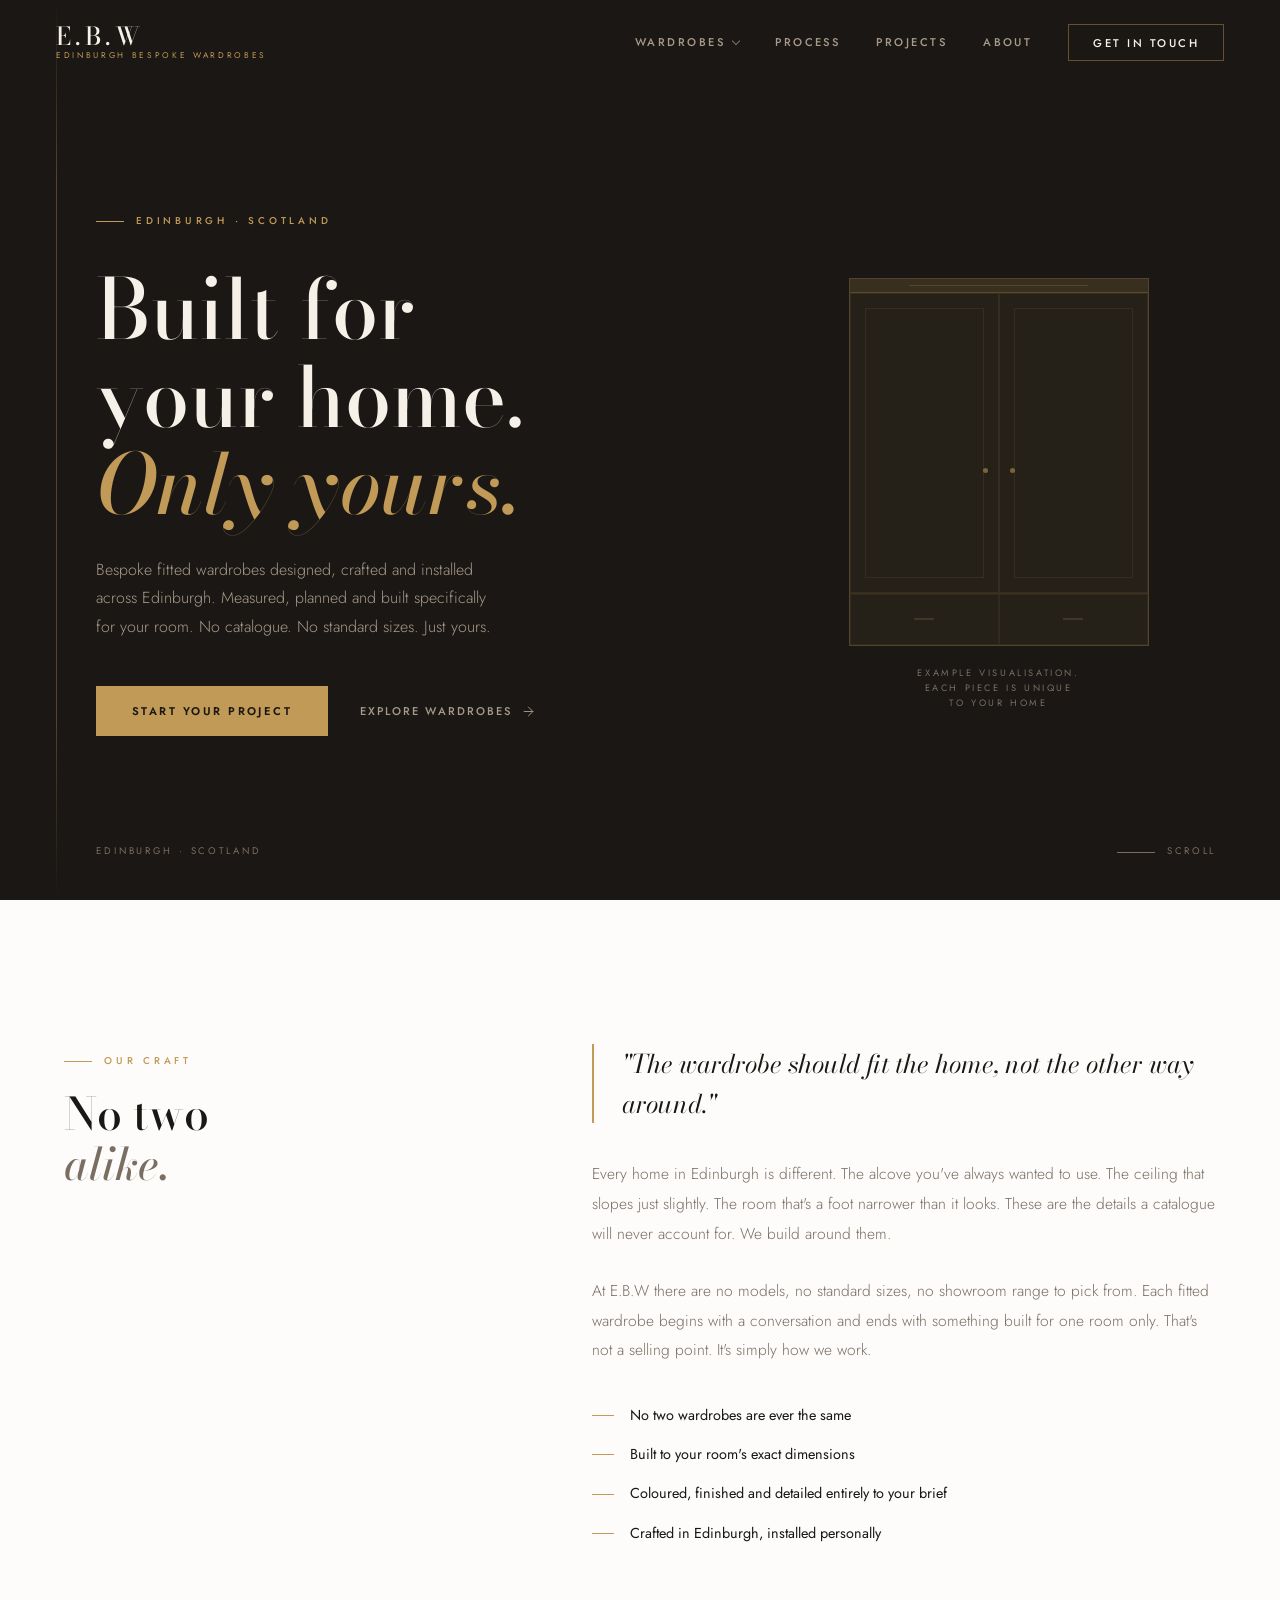
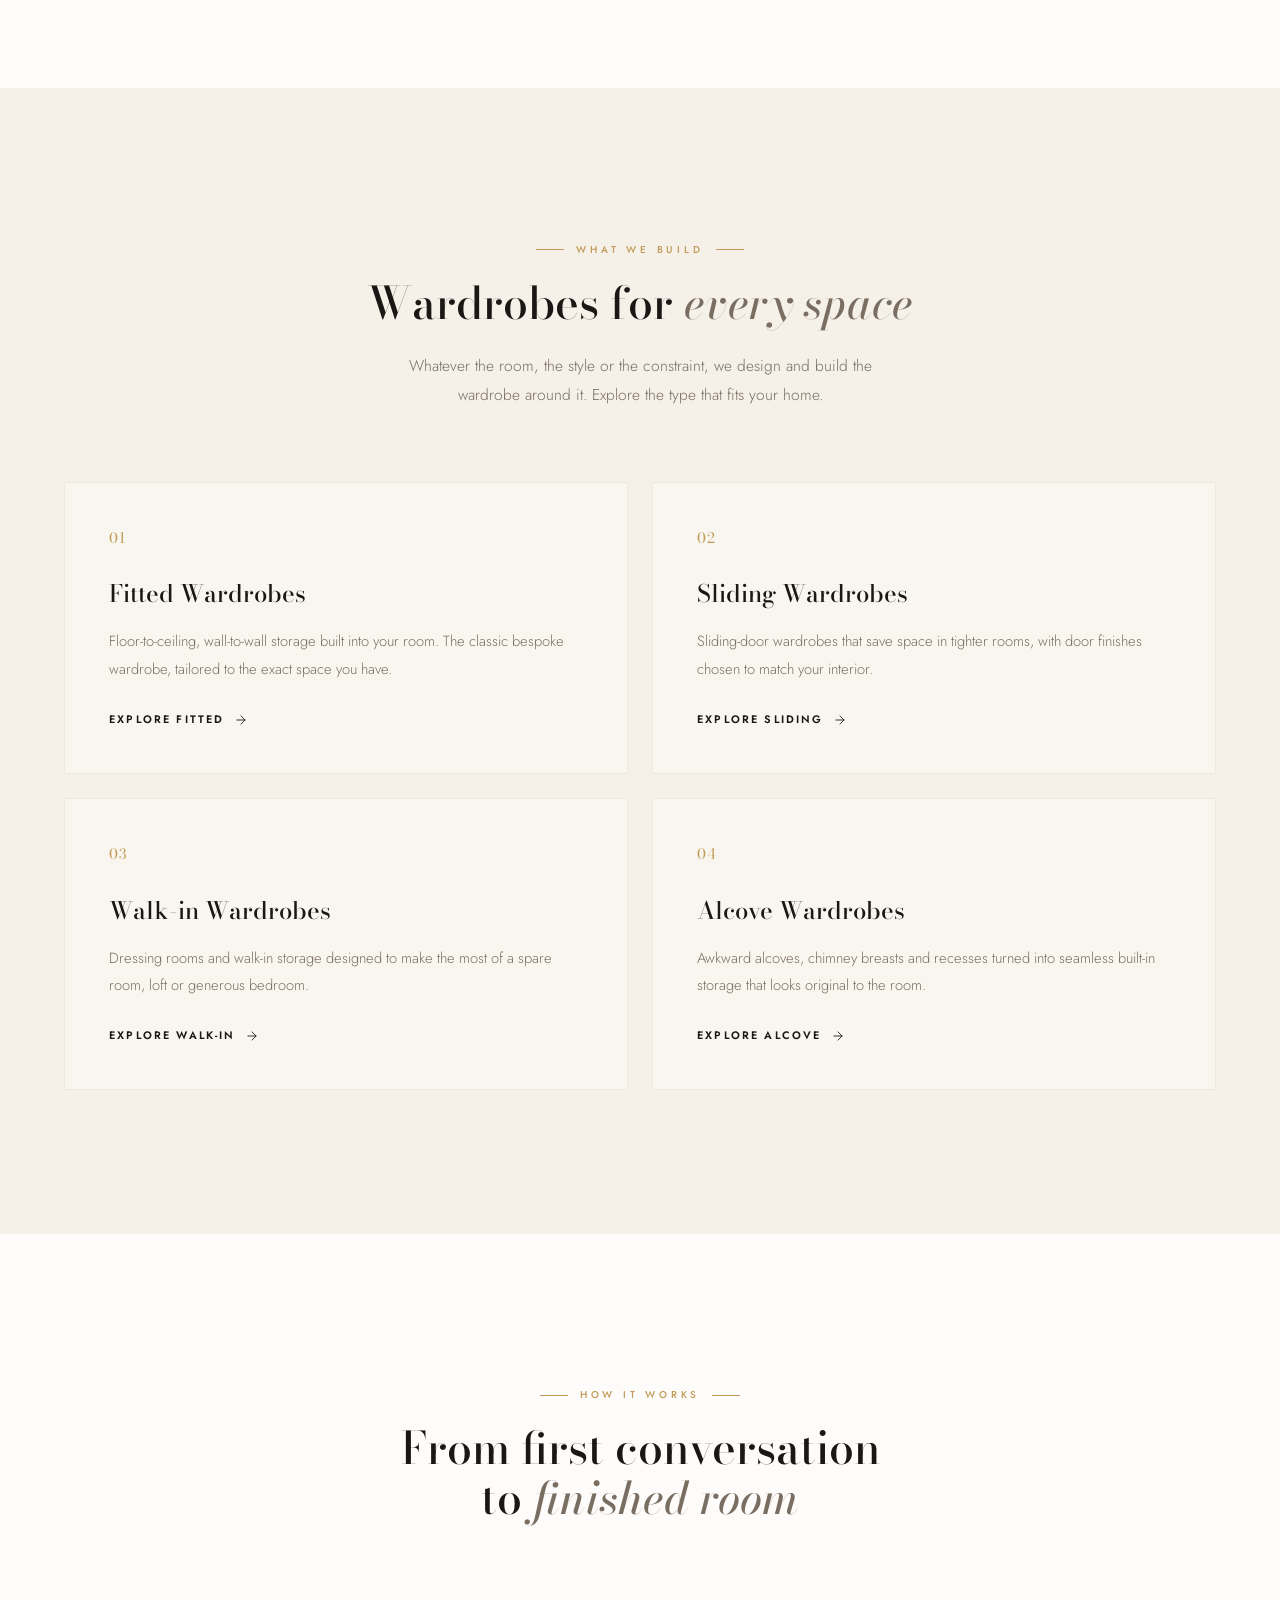
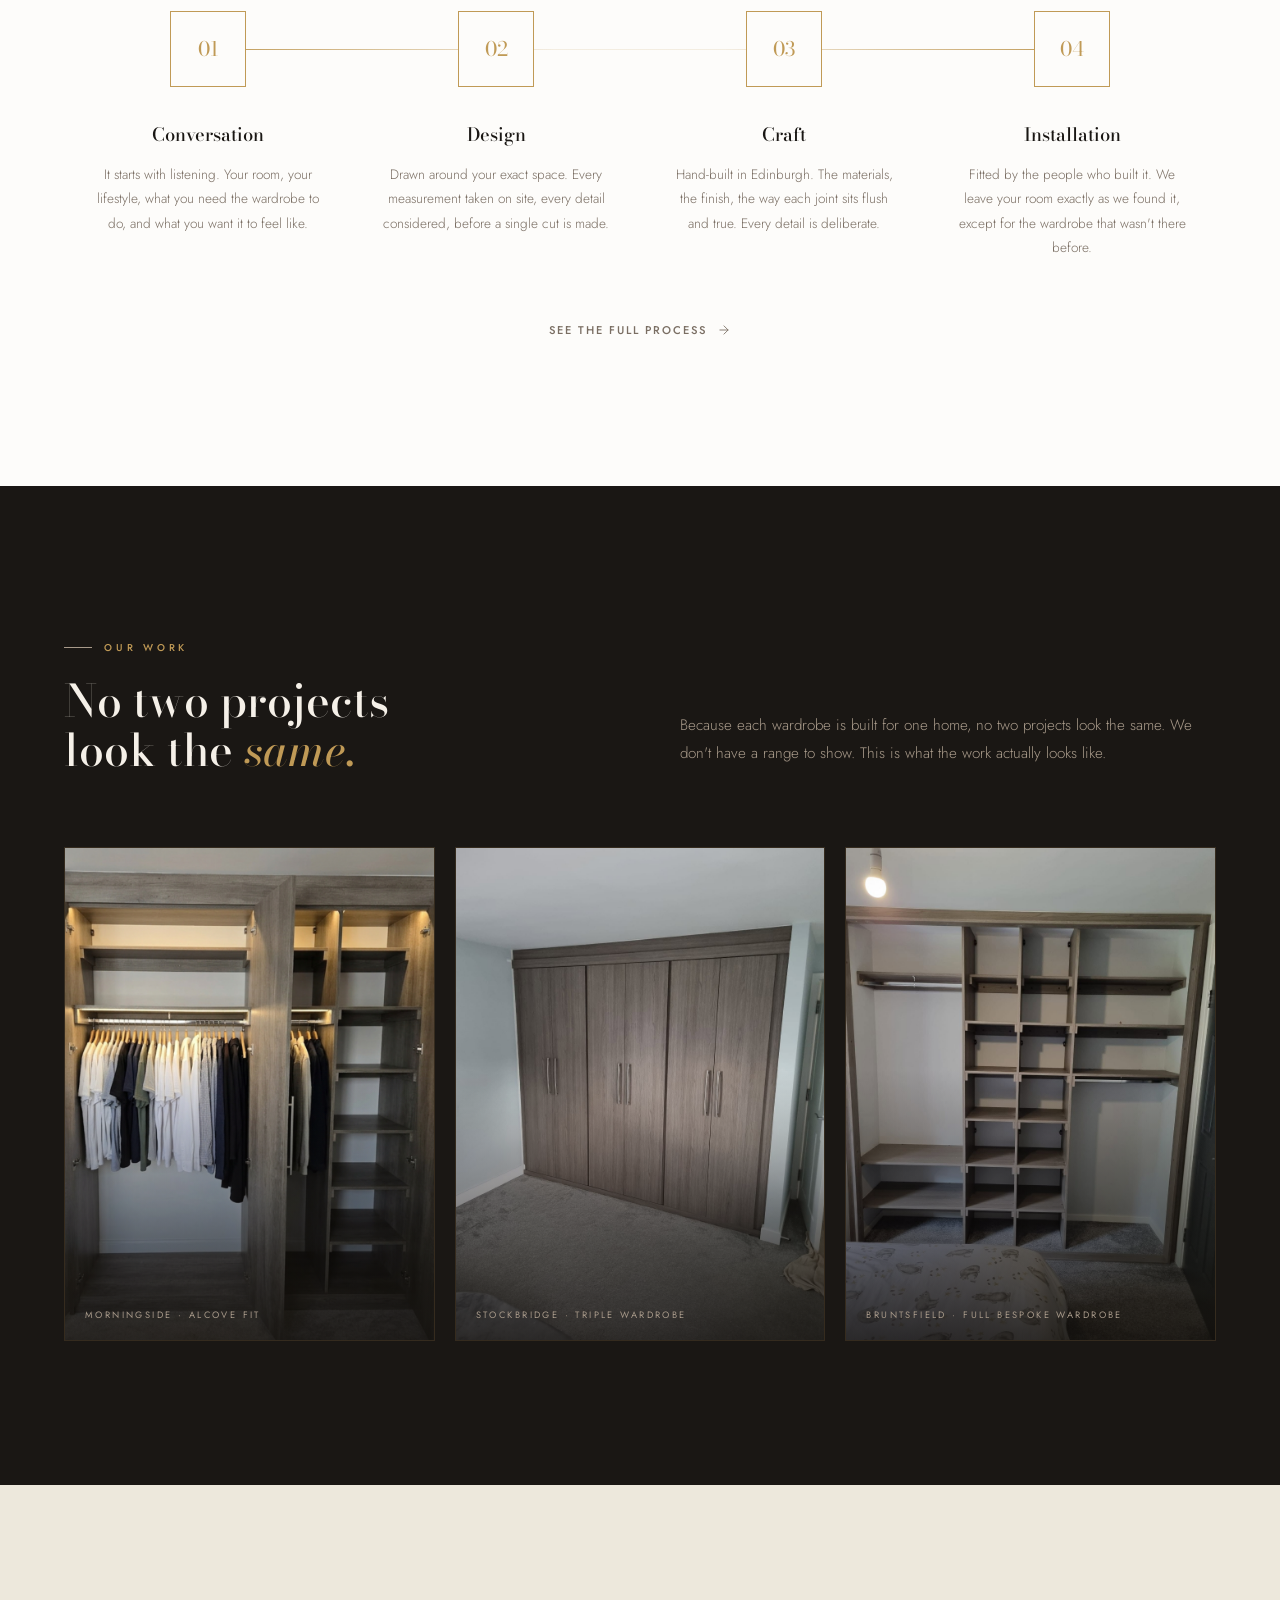
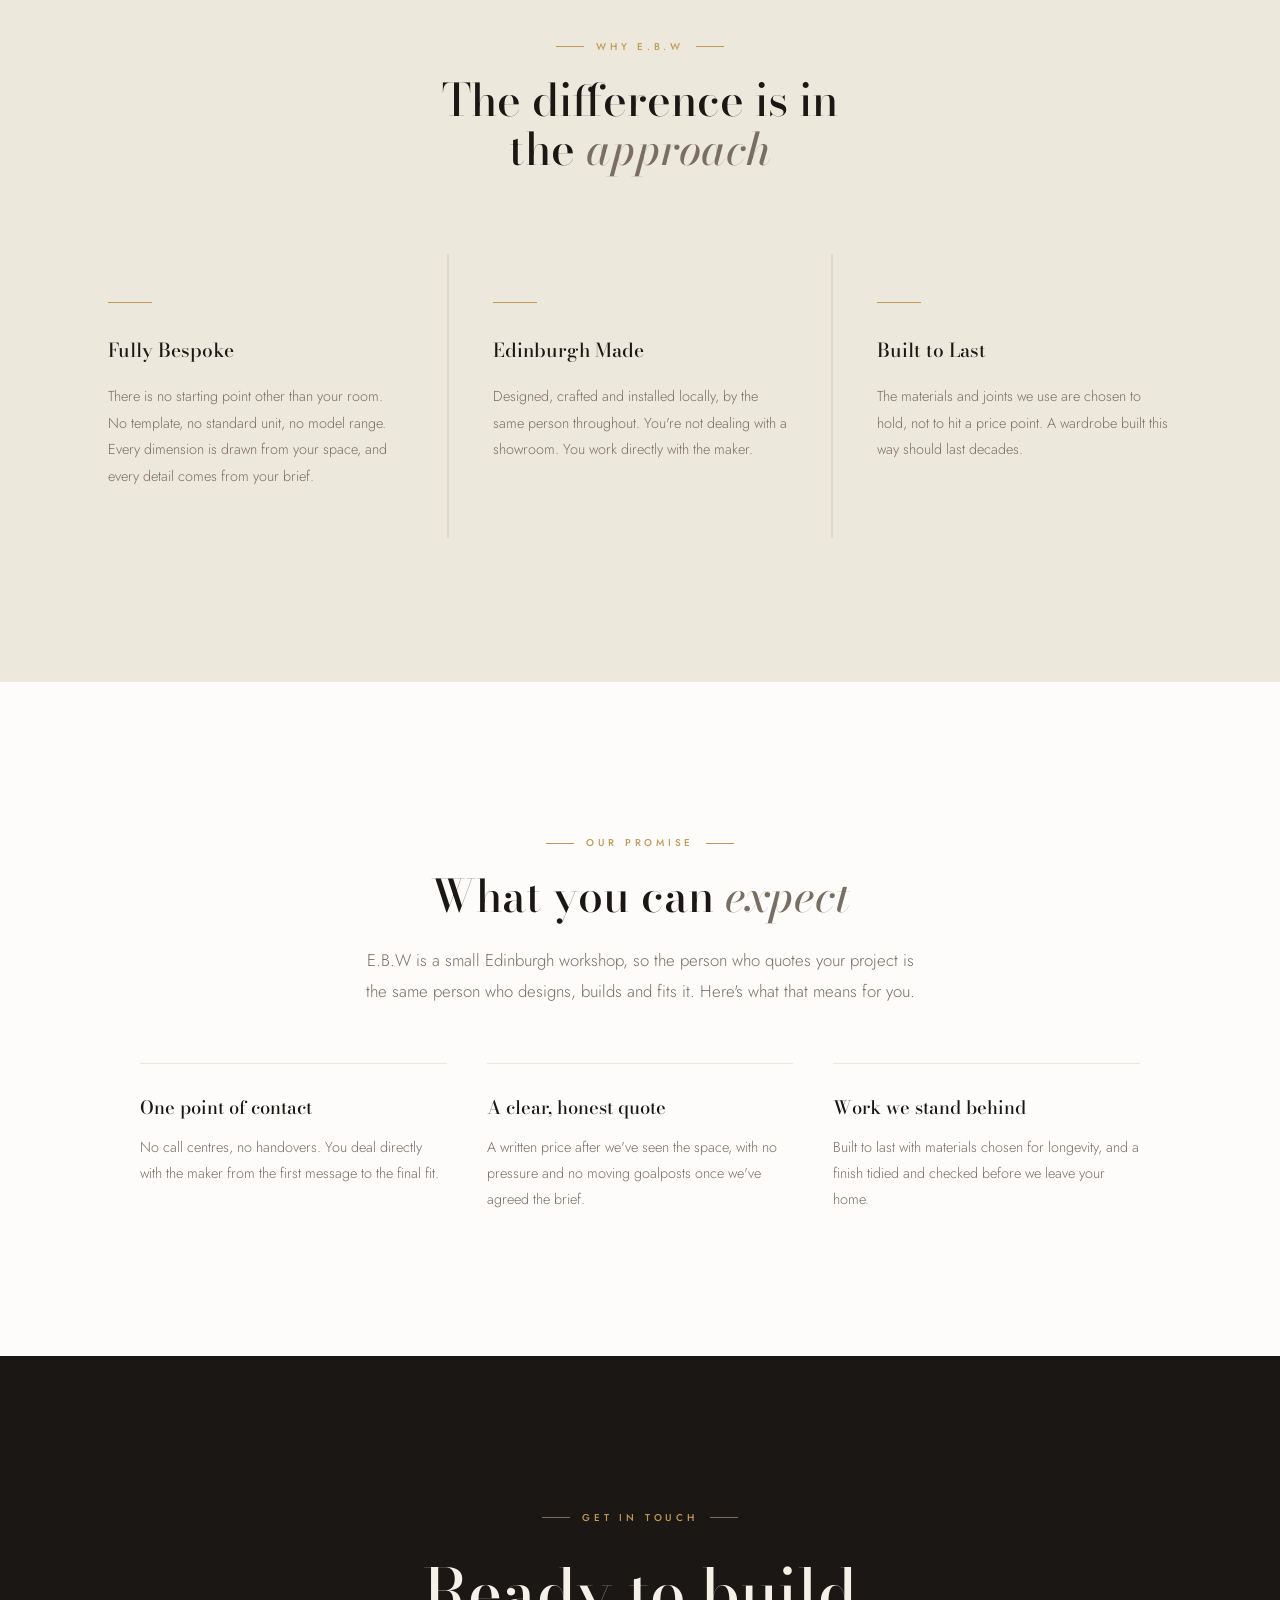
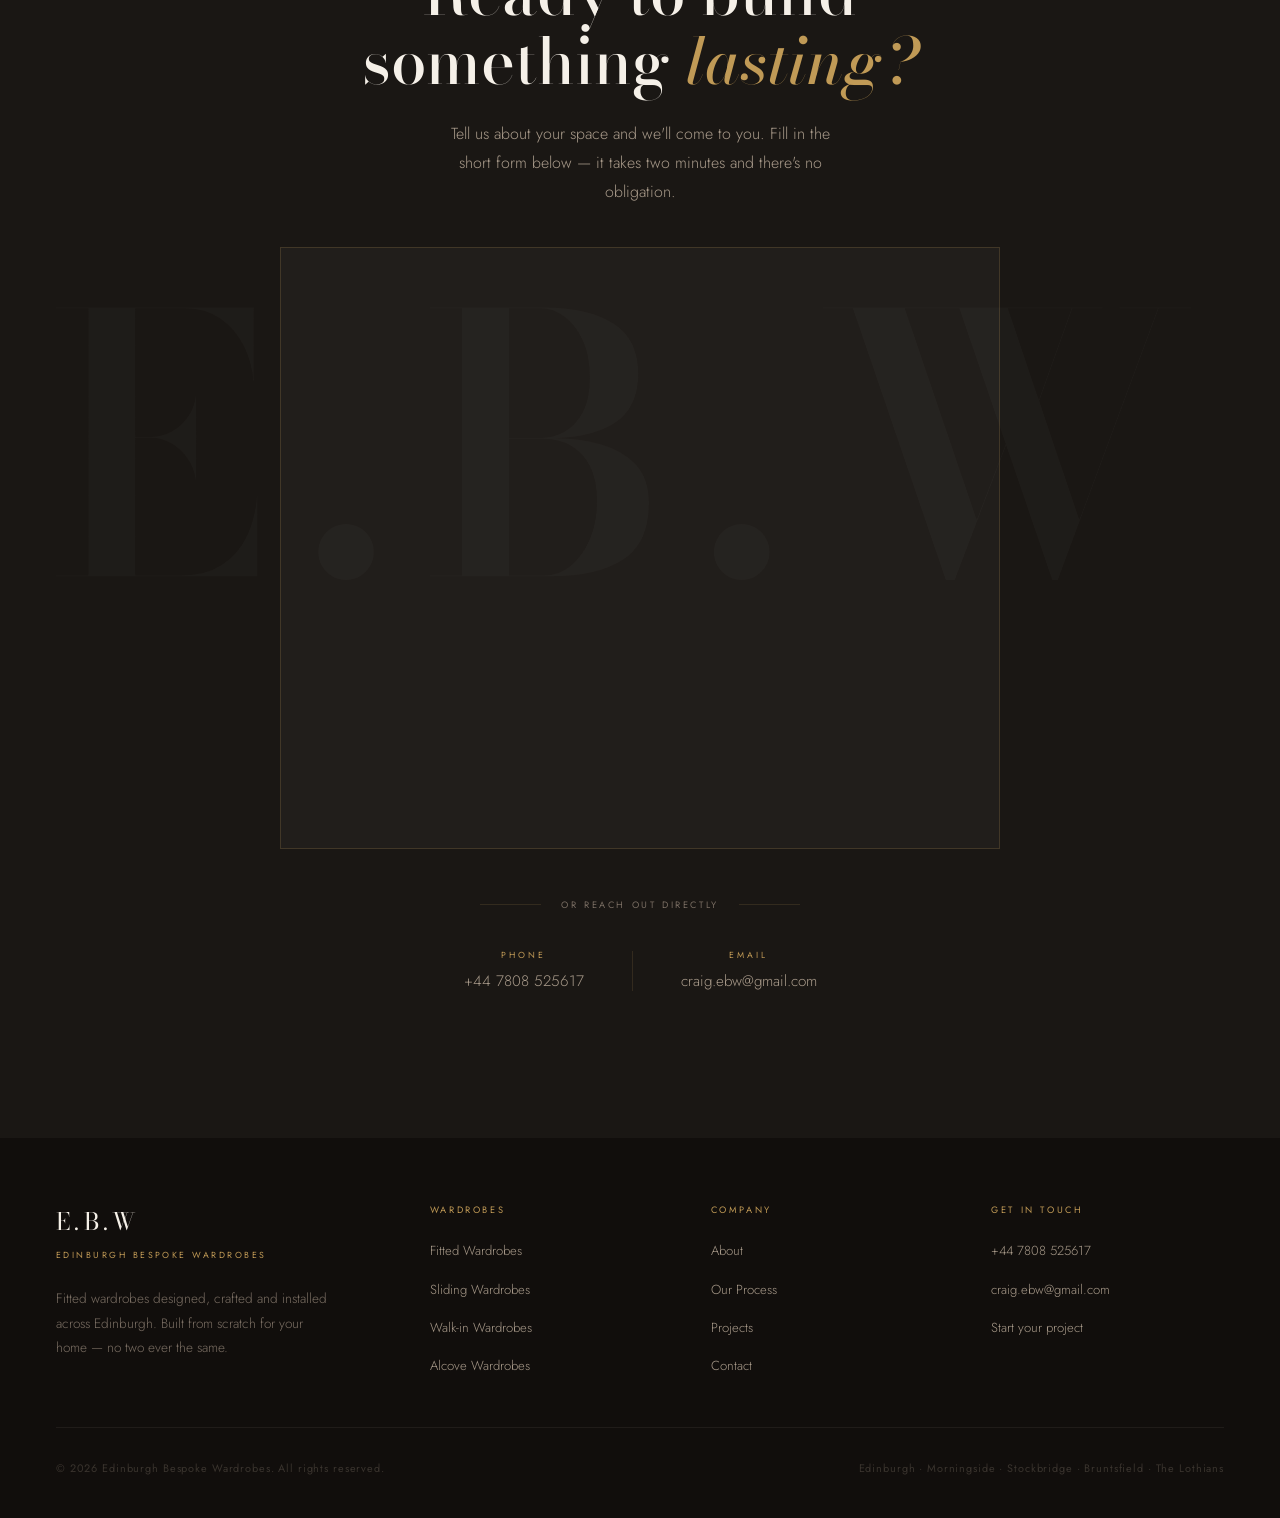
==== commit b2664df0: "Rebuild as multi-page SEO site with GHL funnel conversion - Split single-page site into 9 pages shar" ====
--- a/index.html
+++ b/index.html
@@ -3,1239 +3,106 @@
 <head>
     <meta charset="UTF-8">
     <meta name="viewport" content="width=device-width, initial-scale=1.0">
-    <title>E.B.W | Edinburgh Bespoke Wardrobes</title>
-    <meta name="description" content="Bespoke fitted wardrobes designed and crafted in Edinburgh. Every piece built uniquely around your home. No two are ever the same.">
+    <title>Bespoke Fitted Wardrobes Edinburgh | Edinburgh Bespoke Wardrobes</title>
+    <meta name="description" content="Bespoke fitted wardrobes designed, crafted and installed in Edinburgh. Fitted, sliding, walk-in and alcove wardrobes built from scratch for your home. Free design consultation.">
+    <link rel="canonical" href="https://edinburghbespokewardrobes.com/">
+
+    <!-- Open Graph -->
+    <meta property="og:type" content="website">
+    <meta property="og:title" content="Bespoke Fitted Wardrobes Edinburgh | E.B.W">
+    <meta property="og:description" content="Fitted, sliding, walk-in and alcove wardrobes designed and crafted in Edinburgh. Built from scratch for your home — no two ever the same.">
+    <meta property="og:url" content="https://edinburghbespokewardrobes.com/">
+    <meta property="og:image" content="https://edinburghbespokewardrobes.com/Image%202.jpg">
+    <meta property="og:locale" content="en_GB">
+    <meta property="og:site_name" content="Edinburgh Bespoke Wardrobes">
+    <meta name="twitter:card" content="summary_large_image">
 
     <link rel="preconnect" href="https://fonts.googleapis.com">
     <link rel="preconnect" href="https://fonts.gstatic.com" crossorigin>
     <link href="https://fonts.googleapis.com/css2?family=Bodoni+Moda:ital,opsz,wght@0,6..96,400;0,6..96,500;0,6..96,600;1,6..96,400;1,6..96,500;1,6..96,600&family=Jost:wght@300;400;500;600&display=swap" rel="stylesheet">
-
-    <style>
-        /* ─── Reset ──────────────────────────────────────────────────── */
-        *, *::before, *::after { box-sizing: border-box; margin: 0; padding: 0; }
-        html { scroll-behavior: smooth; }
-
-        /* ─── Design Tokens ──────────────────────────────────────────── */
-        :root {
-            --cream:        #F5F0E8;
-            --cream-deep:   #EDE8DC;
-            --cream-card:   #F9F6F0;
-            --charcoal:     #1A1714;
-            --charcoal-mid: #252018;
-            --charcoal-lt:  #3A342E;
-            --stone:        #7A6E63;
-            --stone-lt:     #A89A8A;
-            --gold:         #C09A56;
-            --gold-lt:      #D4AF72;
-            --white:        #FDFCFA;
-
-            --ff-display: 'Bodoni Moda', Georgia, serif;
-            --ff-body:    'Jost', system-ui, sans-serif;
-
-            --ease:         cubic-bezier(0.4, 0, 0.2, 1);
-            --transition:   280ms cubic-bezier(0.4, 0, 0.2, 1);
-            --transition-md:550ms cubic-bezier(0.4, 0, 0.2, 1);
+    <link rel="stylesheet" href="/styles.css">
+
+    <script type="application/ld+json">
+    {
+      "@context": "https://schema.org",
+      "@type": "HomeAndConstructionBusiness",
+      "@id": "https://edinburghbespokewardrobes.com/#business",
+      "name": "Edinburgh Bespoke Wardrobes",
+      "alternateName": "E.B.W",
+      "url": "https://edinburghbespokewardrobes.com/",
+      "telephone": "+447808525617",
+      "email": "craig.ebw@gmail.com",
+      "image": "https://edinburghbespokewardrobes.com/Image%202.jpg",
+      "priceRange": "££–£££",
+      "description": "Bespoke fitted wardrobes designed, crafted and installed in Edinburgh. Fitted, sliding, walk-in and alcove wardrobes built from scratch for your home.",
+      "address": {
+        "@type": "PostalAddress",
+        "addressLocality": "Edinburgh",
+        "addressRegion": "Scotland",
+        "addressCountry": "GB"
+      },
+      "areaServed": [
+        { "@type": "City", "name": "Edinburgh" },
+        { "@type": "Place", "name": "Morningside" },
+        { "@type": "Place", "name": "Stockbridge" },
+        { "@type": "Place", "name": "Bruntsfield" },
+        { "@type": "Place", "name": "The Lothians" }
+      ],
+      "knowsAbout": ["Fitted wardrobes", "Sliding wardrobes", "Walk-in wardrobes", "Alcove wardrobes", "Bespoke joinery"],
+      "makesOffer": {
+        "@type": "Offer",
+        "itemOffered": {
+          "@type": "Service",
+          "name": "Bespoke fitted wardrobe design and installation"
         }
-
-        body {
-            font-family: var(--ff-body);
-            background: var(--cream);
-            color: var(--charcoal);
-            line-height: 1.65;
-            overflow-x: hidden;
-        }
-
-        /* ─── Nav ────────────────────────────────────────────────────── */
-        .nav {
-            position: fixed;
-            inset: 0 0 auto;
-            z-index: 100;
-            padding: 1.5rem 3.5rem;
-            display: flex;
-            align-items: center;
-            justify-content: space-between;
-            transition: background var(--transition-md), backdrop-filter var(--transition-md), box-shadow var(--transition-md);
-        }
-
-        .nav.scrolled {
-            background: rgba(26, 23, 20, 0.96);
-            backdrop-filter: blur(14px);
-            -webkit-backdrop-filter: blur(14px);
-            box-shadow: 0 1px 0 rgba(192, 154, 86, 0.18);
-        }
-
-        .nav-logo {
-            text-decoration: none;
-            display: flex;
-            flex-direction: column;
-            gap: 2px;
-        }
-
-        .nav-logo-mark {
-            font-family: var(--ff-display);
-            font-size: 1.55rem;
-            font-weight: 500;
-            letter-spacing: 0.18em;
-            color: var(--cream);
-            line-height: 1;
-        }
-
-        .nav-logo-sub {
-            font-family: var(--ff-body);
-            font-size: 0.52rem;
-            font-weight: 400;
-            letter-spacing: 0.32em;
-            text-transform: uppercase;
-            color: var(--gold);
-            line-height: 1;
-        }
-
-        .nav-links {
-            display: flex;
-            align-items: center;
-            gap: 2.25rem;
-            list-style: none;
-        }
-
-        .nav-links a {
-            font-size: 0.7rem;
-            font-weight: 500;
-            letter-spacing: 0.22em;
-            text-transform: uppercase;
-            color: var(--stone-lt);
-            text-decoration: none;
-            transition: color var(--transition);
-        }
-
-        .nav-links a:hover { color: var(--gold); }
-
-        .nav-links .cta {
-            color: var(--cream);
-            border: 1px solid rgba(192, 154, 86, 0.45);
-            padding: 0.6rem 1.5rem;
-            transition: background var(--transition), border-color var(--transition), color var(--transition);
-        }
-
-        .nav-links .cta:hover {
-            background: var(--gold);
-            border-color: var(--gold);
-            color: var(--charcoal);
-        }
-
-        .nav-hamburger {
-            display: none;
-            flex-direction: column;
-            gap: 5px;
-            background: none;
-            border: none;
-            cursor: pointer;
-            padding: 4px;
-        }
-
-        .nav-hamburger span {
-            display: block;
-            width: 22px;
-            height: 1px;
-            background: var(--cream);
-            transition: var(--transition);
-        }
-
-        /* ─── Mobile menu ─────────────────────────────────────────────── */
-        .mobile-menu {
-            display: none;
-            position: fixed;
-            inset: 0;
-            background: var(--charcoal);
-            z-index: 99;
-            flex-direction: column;
-            align-items: center;
-            justify-content: center;
-            gap: 2rem;
-        }
-
-        .mobile-menu.open { display: flex; }
-
-        .mobile-menu a {
-            font-family: var(--ff-display);
-            font-size: 2.2rem;
-            font-weight: 500;
-            color: var(--cream);
-            text-decoration: none;
-            letter-spacing: 0.04em;
-            transition: color var(--transition);
-        }
-
-        .mobile-menu a:hover { color: var(--gold); }
-
-        .mobile-close {
-            position: absolute;
-            top: 1.5rem;
-            right: 1.75rem;
-            background: none;
-            border: none;
-            color: var(--stone-lt);
-            font-size: 1.25rem;
-            cursor: pointer;
-            padding: 0.5rem;
-            line-height: 1;
-        }
-
-        /* ─── Utility ────────────────────────────────────────────────── */
-        .label {
-            display: inline-flex;
-            align-items: center;
-            gap: 0.75rem;
-        }
-
-        .label-line {
-            width: 28px;
-            height: 1px;
-            background: var(--gold);
-            flex-shrink: 0;
-        }
-
-        .label-text {
-            font-size: 0.62rem;
-            font-weight: 500;
-            letter-spacing: 0.38em;
-            text-transform: uppercase;
-            color: var(--gold);
-        }
-
-        .section-heading {
-            font-family: var(--ff-display);
-            font-size: clamp(2rem, 3.5vw, 3.25rem);
-            font-weight: 500;
-            line-height: 1.1;
-            color: var(--charcoal);
-        }
-
-        .section-heading em {
-            font-style: italic;
-            color: var(--stone);
-        }
-
-        .btn-primary {
-            display: inline-block;
-            background: var(--gold);
-            color: var(--charcoal);
-            padding: 1rem 2.25rem;
-            font-family: var(--ff-body);
-            font-size: 0.7rem;
-            font-weight: 600;
-            letter-spacing: 0.22em;
-            text-transform: uppercase;
-            text-decoration: none;
-            cursor: pointer;
-            border: none;
-            transition: background var(--transition), transform var(--transition);
-        }
-
-        .btn-primary:hover {
-            background: var(--gold-lt);
-            transform: translateY(-1px);
-        }
-
-        .btn-ghost {
-            display: inline-flex;
-            align-items: center;
-            gap: 0.6rem;
-            font-size: 0.7rem;
-            font-weight: 500;
-            letter-spacing: 0.18em;
-            text-transform: uppercase;
-            color: var(--stone-lt);
-            text-decoration: none;
-            cursor: pointer;
-            transition: color var(--transition);
-        }
-
-        .btn-ghost:hover { color: var(--cream); }
-
-        /* ─── Reveal Animations ──────────────────────────────────────── */
-        .reveal {
-            opacity: 0;
-            transform: translateY(28px);
-            transition: opacity 0.75s var(--ease), transform 0.75s var(--ease);
-        }
-
-        .reveal.in {
-            opacity: 1;
-            transform: translateY(0);
-        }
-
-        .delay-1 { transition-delay: 0.1s; }
-        .delay-2 { transition-delay: 0.2s; }
-        .delay-3 { transition-delay: 0.3s; }
-        .delay-4 { transition-delay: 0.4s; }
-        .delay-5 { transition-delay: 0.5s; }
-
-        @media (prefers-reduced-motion: reduce) {
-            .reveal { opacity: 1; transform: none; transition: none; }
-            * { animation: none !important; transition-duration: 0ms !important; }
-        }
-
-        /* ─── HERO ───────────────────────────────────────────────────── */
-        .hero {
-            min-height: 100vh;
-            min-height: 100svh;
-            background: var(--charcoal);
-            display: grid;
-            grid-template-rows: 1fr auto;
-            position: relative;
-            overflow: hidden;
-        }
-
-        /* Subtle vertical gold accent line */
-        .hero::after {
-            content: '';
-            position: absolute;
-            top: 0;
-            left: 3.5rem;
-            bottom: 0;
-            width: 1px;
-            background: linear-gradient(to bottom,
-                transparent 0%,
-                rgba(192, 154, 86, 0.35) 20%,
-                rgba(192, 154, 86, 0.35) 80%,
-                transparent 100%);
-            pointer-events: none;
-        }
-
-        .hero-main {
-            display: grid;
-            grid-template-columns: 1fr 0.7fr;
-            gap: 4rem;
-            align-items: center;
-            max-width: 1360px;
-            margin: 0 auto;
-            padding: 10rem 4rem 4rem 6rem;
-            width: 100%;
-        }
-
-        .hero-label { margin-bottom: 2.25rem; }
-
-        .hero-h1 {
-            font-family: var(--ff-display);
-            font-size: clamp(3.25rem, 6.5vw, 6rem);
-            font-weight: 500;
-            line-height: 1.05;
-            color: var(--cream);
-            margin-bottom: 1.75rem;
-        }
-
-        .hero-h1 em {
-            font-style: italic;
-            color: var(--gold);
-        }
-
-        .hero-sub {
-            font-size: 1rem;
-            font-weight: 300;
-            line-height: 1.8;
-            color: var(--stone-lt);
-            max-width: 44ch;
-            margin-bottom: 2.75rem;
-        }
-
-        .hero-actions {
-            display: flex;
-            align-items: center;
-            gap: 2rem;
-            flex-wrap: wrap;
-        }
-
-        /* ─── CSS Wardrobe Art ───────────────────────────────────────── */
-        .hero-visual {
-            display: flex;
-            flex-direction: column;
-            align-items: center;
-            padding-top: 3rem;
-        }
-
-        .wardrobe {
-            width: 100%;
-            max-width: 300px;
-            background: var(--charcoal-mid);
-            border: 1px solid rgba(192, 154, 86, 0.3);
-            position: relative;
-        }
-
-        .wardrobe-top {
-            height: 14px;
-            background: rgba(192, 154, 86, 0.12);
-            border-bottom: 1px solid rgba(192, 154, 86, 0.25);
-            display: flex;
-            align-items: center;
-            justify-content: center;
-        }
-
-        .wardrobe-top::before {
-            content: '';
-            width: 60%;
-            height: 1px;
-            background: rgba(192, 154, 86, 0.2);
-        }
-
-        .wardrobe-doors {
-            display: grid;
-            grid-template-columns: 1fr 1fr;
-            height: 300px;
-        }
-
-        .wardrobe-door {
-            position: relative;
-            border: 1px solid rgba(192, 154, 86, 0.1);
-        }
-
-        .wardrobe-door-inner {
-            position: absolute;
-            inset: 14px;
-            border: 1px solid rgba(192, 154, 86, 0.1);
-        }
-
-        .wardrobe-door-handle {
-            position: absolute;
-            bottom: 40%;
-            left: 50%;
-            transform: translateX(-50%);
-            width: 5px;
-            height: 5px;
-            border-radius: 50%;
-            background: var(--gold);
-            opacity: 0.55;
-        }
-
-        .wardrobe-door:first-child .wardrobe-door-handle { left: auto; right: 10px; transform: none; }
-        .wardrobe-door:last-child .wardrobe-door-handle  { left: 10px; transform: none; }
-
-        .wardrobe-drawer-row {
-            display: grid;
-            grid-template-columns: 1fr 1fr;
-            height: 52px;
-            border-top: 1px solid rgba(192, 154, 86, 0.15);
-        }
-
-        .wardrobe-drawer {
-            position: relative;
-            border: 1px solid rgba(192, 154, 86, 0.08);
-        }
-
-        .wardrobe-drawer::after {
-            content: '';
-            position: absolute;
-            top: 50%;
-            left: 50%;
-            transform: translate(-50%, -50%);
-            width: 20px;
-            height: 1px;
-            background: rgba(192, 154, 86, 0.35);
-        }
-
-        .wardrobe-caption {
-            margin-top: 1.25rem;
-            font-size: 0.58rem;
-            letter-spacing: 0.28em;
-            text-transform: uppercase;
-            color: var(--stone);
-            text-align: center;
-            max-width: 28ch;
-            line-height: 1.6;
-        }
-
-        /* ─── Hero Footer ────────────────────────────────────────────── */
-        .hero-footer {
-            max-width: 1360px;
-            margin: 0 auto;
-            padding: 0 4rem 2.5rem 6rem;
-            width: 100%;
-            display: flex;
-            justify-content: space-between;
-            align-items: center;
-        }
-
-        .hero-location {
-            font-size: 0.6rem;
-            letter-spacing: 0.3em;
-            text-transform: uppercase;
-            color: var(--stone);
-        }
-
-        .scroll-hint {
-            display: flex;
-            align-items: center;
-            gap: 0.75rem;
-            color: var(--stone);
-            font-size: 0.6rem;
-            letter-spacing: 0.28em;
-            text-transform: uppercase;
-        }
-
-        .scroll-line {
-            width: 38px;
-            height: 1px;
-            background: var(--stone);
-            position: relative;
-            overflow: hidden;
-        }
-
-        .scroll-line::after {
-            content: '';
-            position: absolute;
-            top: 0;
-            left: -100%;
-            width: 100%;
-            height: 100%;
-            background: var(--gold);
-            animation: sweep 2.2s ease-in-out infinite;
-        }
-
-        @keyframes sweep {
-            0%   { left: -100%; }
-            50%  { left: 100%; }
-            100% { left: 100%; }
-        }
-
-        /* ─── PHILOSOPHY ─────────────────────────────────────────────── */
-        .philosophy {
-            background: var(--white);
-            padding: 9rem 4rem;
-        }
-
-        .philosophy-inner {
-            max-width: 1200px;
-            margin: 0 auto;
-            display: grid;
-            grid-template-columns: 1fr 1.5fr;
-            gap: 7rem;
-            align-items: start;
-        }
-
-        .philosophy-left {
-            position: sticky;
-            top: 8rem;
-        }
-
-        .philosophy-left .section-heading {
-            margin-top: 1.25rem;
-        }
-
-        .philosophy-quote {
-            font-family: var(--ff-display);
-            font-size: clamp(1.25rem, 2vw, 1.65rem);
-            font-style: italic;
-            font-weight: 400;
-            line-height: 1.55;
-            color: var(--charcoal);
-            padding-left: 1.75rem;
-            border-left: 2px solid var(--gold);
-            margin-bottom: 2.25rem;
-        }
-
-        .philosophy-body {
-            font-size: 0.975rem;
-            font-weight: 300;
-            line-height: 1.9;
-            color: var(--stone);
-            margin-bottom: 1.75rem;
-        }
-
-        .philosophy-points {
-            list-style: none;
-            display: flex;
-            flex-direction: column;
-            gap: 1.1rem;
-            margin-top: 2.5rem;
-        }
-
-        .philosophy-points li {
-            display: flex;
-            align-items: flex-start;
-            gap: 1rem;
-            font-size: 0.9rem;
-            color: var(--charcoal);
-            font-weight: 400;
-            line-height: 1.5;
-        }
-
-        .philosophy-points li::before {
-            content: '';
-            flex-shrink: 0;
-            width: 22px;
-            height: 1px;
-            background: var(--gold);
-            margin-top: 0.7em;
-        }
-
-        /* ─── PROCESS ────────────────────────────────────────────────── */
-        .process {
-            background: var(--cream);
-            padding: 9rem 4rem;
-        }
-
-        .process-inner {
-            max-width: 1200px;
-            margin: 0 auto;
-        }
-
-        .process-header {
-            text-align: center;
-            margin-bottom: 5.5rem;
-        }
-
-        .process-header .label { justify-content: center; }
-
-        .process-header .section-heading {
-            margin-top: 1.25rem;
-        }
-
-        .process-steps {
-            display: grid;
-            grid-template-columns: repeat(4, 1fr);
-            position: relative;
-        }
-
-        /* Horizontal connector */
-        .process-steps::before {
-            content: '';
-            position: absolute;
-            top: 2.4rem;
-            left: calc(12.5% + 0.5rem);
-            right: calc(12.5% + 0.5rem);
-            height: 1px;
-            background: linear-gradient(to right, var(--gold) 0%, rgba(192,154,86,0.15) 40%, rgba(192,154,86,0.15) 60%, var(--gold) 100%);
-        }
-
-        .step {
-            padding: 0 1.75rem;
-            text-align: center;
-        }
-
-        .step-num {
-            width: 4.75rem;
-            height: 4.75rem;
-            border: 1px solid var(--gold);
-            display: flex;
-            align-items: center;
-            justify-content: center;
-            margin: 0 auto 2rem;
-            background: var(--cream);
-            position: relative;
-            z-index: 1;
-        }
-
-        .step-num span {
-            font-family: var(--ff-display);
-            font-size: 1.25rem;
-            font-weight: 400;
-            color: var(--gold);
-        }
-
-        .step-title {
-            font-family: var(--ff-display);
-            font-size: 1.15rem;
-            font-weight: 500;
-            color: var(--charcoal);
-            margin-bottom: 0.8rem;
-        }
-
-        .step-desc {
-            font-size: 0.85rem;
-            font-weight: 300;
-            line-height: 1.8;
-            color: var(--stone);
-        }
-
-        /* ─── SHOWCASE ───────────────────────────────────────────────── */
-        .showcase {
-            background: var(--charcoal);
-            padding: 9rem 4rem;
-        }
-
-        .showcase-inner {
-            max-width: 1200px;
-            margin: 0 auto;
-        }
-
-        .showcase-header {
-            display: grid;
-            grid-template-columns: 1fr 1fr;
-            gap: 5rem;
-            align-items: end;
-            margin-bottom: 4.5rem;
-        }
-
-        .showcase-h2 {
-            font-family: var(--ff-display);
-            font-size: clamp(2rem, 3.5vw, 3.25rem);
-            font-weight: 500;
-            line-height: 1.1;
-            color: var(--cream);
-            margin-top: 1.25rem;
-        }
-
-        .showcase-h2 em {
-            font-style: italic;
-            color: var(--gold);
-        }
-
-        .showcase-note {
-            font-size: 0.95rem;
-            font-weight: 300;
-            line-height: 1.85;
-            color: var(--stone-lt);
-            padding-bottom: 0.5rem;
-        }
-
-        .showcase-grid {
-            display: grid;
-            grid-template-columns: repeat(3, 1fr);
-            gap: 1.25rem;
-        }
-
-        /* ─── Showcase cards ─────────────────────────────────────────── */
-        .s-card {
-            aspect-ratio: 3/4;
-            border: 1px solid rgba(192, 154, 86, 0.15);
-            position: relative;
-            overflow: hidden;
-            cursor: pointer;
-            background: #1C1814;
-            transition: border-color var(--transition-md), transform var(--transition-md);
-        }
-
-        .s-card:hover { border-color: rgba(192, 154, 86, 0.45); transform: translateY(-3px); }
-
-        .s-card img {
-            position: absolute;
-            inset: 0;
-            width: 100%;
-            height: 100%;
-            object-fit: cover;
-            display: block;
-            transition: transform var(--transition-md);
-        }
-
-        .s-card:hover img { transform: scale(1.03); }
-
-        /* Cards 1 & 3 are open - show shelves from top */
-        .s-card-1 img { object-position: center top; }
-        .s-card-3 img { object-position: center top; }
-
-        /* Card 2 is the full closed front - keep centred */
-        .s-card-2 img { object-position: center center; }
-
-        /* Gradient so label text stays readable over any photo */
-        .s-card-overlay {
-            position: absolute;
-            inset: 0;
-            background: linear-gradient(
-                to bottom,
-                transparent 45%,
-                rgba(18, 15, 12, 0.82) 100%
-            );
-            pointer-events: none;
-        }
-
-        .s-card-label {
-            position: absolute;
-            bottom: 1.1rem;
-            left: 1.25rem;
-            right: 1.25rem;
-            z-index: 1;
-        }
-
-        .s-card-label-text {
-            font-size: 0.58rem;
-            letter-spacing: 0.26em;
-            text-transform: uppercase;
-            color: var(--stone-lt);
-        }
-
-        /* ─── VALUES ─────────────────────────────────────────────────── */
-        .values {
-            background: var(--cream-deep);
-            padding: 9rem 4rem;
-        }
-
-        .values-inner {
-            max-width: 1200px;
-            margin: 0 auto;
-        }
-
-        .values-header {
-            text-align: center;
-            margin-bottom: 5rem;
-        }
-
-        .values-header .label { justify-content: center; }
-
-        .values-header .section-heading { margin-top: 1.25rem; }
-
-        .values-grid {
-            display: grid;
-            grid-template-columns: repeat(3, 1fr);
-            gap: 2px;
-            background: rgba(122, 110, 99, 0.12);
-        }
-
-        .value-card {
-            background: var(--cream-deep);
-            padding: 3rem 2.75rem;
-            transition: background var(--transition-md);
-        }
-
-        .value-card:hover { background: var(--cream-card); }
-
-        .value-bar {
-            width: 44px;
-            height: 1px;
-            background: var(--gold);
-            margin-bottom: 2rem;
-        }
-
-        .value-title {
-            font-family: var(--ff-display);
-            font-size: 1.2rem;
-            font-weight: 500;
-            color: var(--charcoal);
-            margin-bottom: 1rem;
-        }
-
-        .value-body {
-            font-size: 0.9rem;
-            font-weight: 300;
-            line-height: 1.85;
-            color: var(--stone);
-        }
-
-        /* ─── TESTIMONIALS ───────────────────────────────────────────── */
-        .testimonials {
-            background: var(--white);
-            padding: 9rem 4rem;
-        }
-
-        .testimonials-inner {
-            max-width: 1200px;
-            margin: 0 auto;
-        }
-
-        .testimonials-header {
-            text-align: center;
-            margin-bottom: 4.5rem;
-        }
-
-        .testimonials-header .label { justify-content: center; }
-        .testimonials-header .section-heading { margin-top: 1.25rem; }
-
-        .t-grid {
-            display: grid;
-            grid-template-columns: repeat(3, 1fr);
-            gap: 1.75rem;
-        }
-
-        .t-card {
-            padding: 2.75rem;
-            border: 1px solid var(--cream-deep);
-            transition: border-color var(--transition-md);
-        }
-
-        .t-card:hover { border-color: rgba(192, 154, 86, 0.35); }
-
-        .t-mark {
-            font-family: var(--ff-display);
-            font-size: 3.5rem;
-            line-height: 0.8;
-            color: var(--gold);
-            opacity: 0.35;
-            display: block;
-            margin-bottom: 1.25rem;
-        }
-
-        .t-text {
-            font-family: var(--ff-display);
-            font-style: italic;
-            font-size: 1.025rem;
-            line-height: 1.7;
-            color: var(--charcoal);
-            margin-bottom: 1.75rem;
-        }
-
-        .t-author {
-            font-size: 0.72rem;
-            letter-spacing: 0.2em;
-            text-transform: uppercase;
-            color: var(--charcoal);
-            font-weight: 500;
-        }
-
-        .t-location {
-            font-size: 0.65rem;
-            color: var(--stone-lt);
-            letter-spacing: 0.1em;
-            margin-top: 0.3rem;
-        }
-
-        .t-note {
-            text-align: center;
-            margin-top: 2.5rem;
-            font-size: 0.7rem;
-            letter-spacing: 0.12em;
-            color: var(--stone-lt);
-            font-style: italic;
-        }
-
-        /* ─── CONTACT ────────────────────────────────────────────────── */
-        .contact {
-            background: var(--charcoal);
-            padding: 9rem 4rem;
-            position: relative;
-            overflow: hidden;
-        }
-
-        .contact::before {
-            content: 'E.B.W';
-            position: absolute;
-            font-family: var(--ff-display);
-            font-size: 28vw;
-            font-weight: 600;
-            color: rgba(255, 255, 255, 0.018);
-            top: 50%;
-            left: 50%;
-            transform: translate(-50%, -50%);
-            pointer-events: none;
-            user-select: none;
-            letter-spacing: 0.1em;
-            white-space: nowrap;
-        }
-
-        .contact-inner {
-            max-width: 960px;
-            margin: 0 auto;
-            text-align: center;
-            position: relative;
-            z-index: 1;
-        }
-
-        .contact .label { justify-content: center; margin-bottom: 2rem; }
-
-        .contact-h2 {
-            font-family: var(--ff-display);
-            font-size: clamp(2.5rem, 5vw, 4.75rem);
-            font-weight: 500;
-            line-height: 1.08;
-            color: var(--cream);
-            margin-bottom: 1.5rem;
-        }
-
-        .contact-h2 em {
-            font-style: italic;
-            color: var(--gold);
-        }
-
-        .contact-sub {
-            font-size: 1rem;
-            font-weight: 300;
-            line-height: 1.8;
-            color: var(--stone-lt);
-            max-width: 46ch;
-            margin: 0 auto 2.5rem;
-        }
-
-        /* ─── Survey embed ───────────────────────────────────────────── */
-        .survey-wrap {
-            background: rgba(255, 255, 255, 0.03);
-            border: 1px solid rgba(192, 154, 86, 0.2);
-            padding: 2rem 2rem 0.5rem;
-            max-width: 720px;
-            margin: 0 auto 3rem;
-        }
-
-        .survey-wrap iframe {
-            width: 100%;
-            border: none;
-            display: block;
-        }
-
-        /* ─── "Or" divider ───────────────────────────────────────────── */
-        .contact-or {
-            display: flex;
-            align-items: center;
-            gap: 1.25rem;
-            max-width: 320px;
-            margin: 0 auto 2.25rem;
-            font-size: 0.58rem;
-            letter-spacing: 0.28em;
-            text-transform: uppercase;
-            color: var(--stone);
-        }
-
-        .contact-or::before,
-        .contact-or::after {
-            content: '';
-            flex: 1;
-            height: 1px;
-            background: rgba(192, 154, 86, 0.15);
-        }
-
-        /* ─── Secondary contact details ──────────────────────────────── */
-        .contact-details {
-            display: flex;
-            justify-content: center;
-            align-items: center;
-            gap: 3rem;
-            flex-wrap: wrap;
-        }
-
-        .c-detail-label {
-            font-size: 0.55rem;
-            letter-spacing: 0.32em;
-            text-transform: uppercase;
-            color: var(--gold);
-            margin-bottom: 0.4rem;
-        }
-
-        .c-detail-value {
-            font-size: 0.95rem;
-            color: var(--stone-lt);
-            font-weight: 300;
-            text-decoration: none;
-            cursor: pointer;
-            transition: color var(--transition);
-            display: block;
-        }
-
-        .c-detail-value:hover { color: var(--gold-lt); }
-
-        .c-divider {
-            width: 1px;
-            height: 2.5rem;
-            background: rgba(192, 154, 86, 0.15);
-            flex-shrink: 0;
-        }
-
-        /* ─── FOOTER ─────────────────────────────────────────────────── */
-        .footer {
-            background: #110E0C;
-            padding: 2.25rem 3.5rem;
-            display: flex;
-            align-items: center;
-            justify-content: space-between;
-        }
-
-        .footer-logo {
-            font-family: var(--ff-display);
-            font-size: 1rem;
-            letter-spacing: 0.18em;
-            color: var(--charcoal-lt);
-        }
-
-        .footer-copy {
-            font-size: 0.68rem;
-            letter-spacing: 0.08em;
-            color: var(--charcoal-lt);
-        }
-
-        .footer-links {
-            display: flex;
-            gap: 2rem;
-            list-style: none;
-        }
-
-        .footer-links a {
-            font-size: 0.68rem;
-            letter-spacing: 0.18em;
-            text-transform: uppercase;
-            color: var(--charcoal-lt);
-            text-decoration: none;
-            transition: color var(--transition);
-        }
-
-        .footer-links a:hover { color: var(--gold); }
-
-        /* ─── RESPONSIVE ─────────────────────────────────────────────── */
-        @media (max-width: 1024px) {
-            .nav { padding: 1.25rem 2rem; }
-
-            .hero-main {
-                grid-template-columns: 1fr;
-                padding: 9rem 2rem 4rem;
-            }
-
-            .hero-visual { display: none; }
-
-            .hero-footer { padding: 0 2rem 2.5rem; }
-
-            .hero::after { left: 2rem; }
-
-            .philosophy { padding: 6rem 2rem; }
-            .philosophy-inner {
-                grid-template-columns: 1fr;
-                gap: 3.5rem;
-            }
-            .philosophy-left { position: static; }
-
-            .process { padding: 6rem 2rem; }
-            .process-steps {
-                grid-template-columns: 1fr 1fr;
-                gap: 3.5rem 2rem;
-            }
-            .process-steps::before { display: none; }
-
-            .showcase { padding: 6rem 2rem; }
-            .showcase-header {
-                grid-template-columns: 1fr;
-                gap: 2rem;
-            }
-            .showcase-grid {
-                grid-template-columns: 1fr 1fr;
-            }
-            .s-card:last-child { display: none; }
-
-            .values { padding: 6rem 2rem; }
-            .values-grid { grid-template-columns: 1fr; }
-
-            .testimonials { padding: 6rem 2rem; }
-            .t-grid { grid-template-columns: 1fr 1fr; }
-            .t-grid .t-card:last-child { grid-column: span 2; }
-
-            .contact { padding: 6rem 2rem; }
-
-            .footer {
-                flex-direction: column;
-                gap: 1.5rem;
-                text-align: center;
-                padding: 2rem;
-            }
-        }
-
-        @media (max-width: 768px) {
-            /* Nav */
-            .nav { padding: 1rem 1.25rem; }
-            .nav-links { display: none; }
-            .nav-hamburger { display: flex; }
-
-            /* Hide decorative vertical line */
-            .hero::after { display: none; }
-
-            /* Hero */
-            .hero-main { padding: 7rem 1.25rem 2.5rem; }
-
-            .hero-h1 {
-                font-size: clamp(2.6rem, 10vw, 3.5rem);
-                margin-bottom: 1.25rem;
-            }
-
-            .hero-sub {
-                font-size: 1rem;
-                max-width: 100%;
-                margin-bottom: 2.25rem;
-            }
-
-            .hero-actions { gap: 1.25rem; }
-            .hero-footer  { padding: 0 1.25rem 1.75rem; }
-
-            /* Sections: consistent mobile padding */
-            .philosophy,
-            .process,
-            .showcase,
-            .values,
-            .testimonials,
-            .contact { padding: 5rem 1.25rem; }
-
-            .philosophy-inner  { gap: 2.5rem; }
-            .philosophy-quote  { font-size: 1.2rem; padding-left: 1.25rem; }
-            .philosophy-body   { font-size: 1rem; }
-
-            /* Process: number badge left, text right */
-            .process-steps {
-                grid-template-columns: 1fr;
-                gap: 0;
-            }
-
-            .step {
-                display: grid;
-                grid-template-columns: 3.25rem 1fr;
-                grid-template-areas: "num title" "num desc";
-                column-gap: 1.25rem;
-                row-gap: 0.3rem;
-                padding: 1.75rem 0;
-                border-bottom: 1px solid rgba(122, 110, 99, 0.15);
-                text-align: left;
-            }
-
-            .step:last-child { border-bottom: none; }
-
-            .step-num {
-                grid-area: num;
-                width: 3.25rem;
-                height: 3.25rem;
-                margin: 0;
-                align-self: start;
-            }
-
-            .step-num span  { font-size: 0.95rem; }
-            .step-title     { grid-area: title; align-self: end; margin-bottom: 0; font-size: 1.05rem; }
-            .step-desc      { grid-area: desc; align-self: start; font-size: 0.9rem; }
-
-            /* Showcase: single column, square cards (portrait images show much better) */
-            .showcase-header { gap: 1.5rem; }
-            .showcase-grid   { grid-template-columns: 1fr; gap: 1rem; }
-            .s-card          { aspect-ratio: 1/1; }
-            .s-card:last-child { display: block; }
-
-            /* Testimonials: single column */
-            .t-grid { grid-template-columns: 1fr; gap: 1.25rem; }
-            .t-grid .t-card:last-child { grid-column: auto; }
-            .t-card { padding: 2rem; }
-
-            /* Contact */
-            .contact-h2 { font-size: clamp(2.25rem, 9vw, 3.5rem); }
-            .contact-details { gap: 2rem; flex-direction: column; align-items: center; }
-            .c-divider { display: none; }
-
-            /* Full-width CTA in contact section */
-            .contact .btn-primary { display: block; width: 100%; text-align: center; padding: 1.1rem 1.5rem; }
-
-            /* Footer */
-            .footer { flex-direction: column; gap: 1.25rem; text-align: center; padding: 1.75rem 1.25rem; }
-            .footer-links { gap: 1.5rem; }
-
-            /* Mobile menu: generous touch targets */
-            .mobile-menu { gap: 0; padding: 0 2rem; }
-            .mobile-menu a { font-size: 1.85rem; padding: 0.9rem 0; min-height: 60px; display: flex; align-items: center; }
-        }
-    </style>
+      }
+    }
+    </script>
 </head>
 <body>
 
-    <!-- ─── NAV ────────────────────────────────────────────────────── -->
+    <!-- ─── NAV ─── -->
     <nav class="nav" id="nav">
-        <a href="#" class="nav-logo" aria-label="E.B.W Home">
+        <a href="/" class="nav-logo" aria-label="E.B.W Home">
             <span class="nav-logo-mark">E.B.W</span>
             <span class="nav-logo-sub">Edinburgh Bespoke Wardrobes</span>
         </a>
         <ul class="nav-links">
-            <li><a href="#philosophy">Our Craft</a></li>
-            <li><a href="#process">The Process</a></li>
-            <li><a href="#showcase">Projects</a></li>
-            <li><a href="#contact" class="cta">Get in Touch</a></li>
+            <li class="nav-dropdown">
+                <a href="/fitted-wardrobes.html">Wardrobes</a>
+                <ul class="nav-dropdown-menu">
+                    <li><a href="/fitted-wardrobes.html">Fitted Wardrobes</a></li>
+                    <li><a href="/sliding-wardrobes.html">Sliding Wardrobes</a></li>
+                    <li><a href="/walk-in-wardrobes.html">Walk-in Wardrobes</a></li>
+                    <li><a href="/alcove-wardrobes.html">Alcove Wardrobes</a></li>
+                </ul>
+            </li>
+            <li><a href="/process.html">Process</a></li>
+            <li><a href="/projects.html">Projects</a></li>
+            <li><a href="/about.html">About</a></li>
+            <li><a href="/contact.html" class="cta">Get in Touch</a></li>
         </ul>
         <button class="nav-hamburger" id="hamburger" aria-label="Open navigation menu">
             <span></span><span></span><span></span>
         </button>
     </nav>
 
-    <!-- ─── MOBILE MENU ─────────────────────────────────────────────── -->
+    <!-- ─── MOBILE MENU ─── -->
     <div class="mobile-menu" id="mobileMenu" role="dialog" aria-label="Navigation">
         <button class="mobile-close" id="mobileClose" aria-label="Close menu">✕</button>
-        <a href="#philosophy" class="mobile-link">Our Craft</a>
-        <a href="#process"    class="mobile-link">The Process</a>
-        <a href="#showcase"   class="mobile-link">Projects</a>
-        <a href="#contact"    class="mobile-link">Get in Touch</a>
+        <span class="mobile-menu-heading">Wardrobes</span>
+        <a href="/fitted-wardrobes.html">Fitted</a>
+        <a href="/sliding-wardrobes.html">Sliding</a>
+        <a href="/walk-in-wardrobes.html">Walk-in</a>
+        <a href="/alcove-wardrobes.html">Alcove</a>
+        <span class="mobile-menu-heading">Explore</span>
+        <a href="/process.html">Process</a>
+        <a href="/projects.html">Projects</a>
+        <a href="/about.html">About</a>
+        <a href="/contact.html">Get in Touch</a>
     </div>
 
-    <!-- ─── HERO ────────────────────────────────────────────────────── -->
+    <!-- ─── HERO ─── -->
     <section class="hero" id="top">
         <div class="hero-main">
             <div class="hero-content">
@@ -1249,31 +116,24 @@
                 </h1>
 
                 <p class="hero-sub reveal delay-2">
-                    Every wardrobe we make is designed and crafted from scratch. Measured, planned, and built specifically for your home. No catalogue. No standard sizes. Just yours.
+                    Bespoke fitted wardrobes designed, crafted and installed across Edinburgh. Measured, planned and built specifically for your room. No catalogue. No standard sizes. Just yours.
                 </p>
 
                 <div class="hero-actions reveal delay-3">
-                    <a href="#contact" class="btn-primary">Start Your Project</a>
-                    <a href="#philosophy" class="btn-ghost">
-                        Discover more
+                    <a href="/contact.html" class="btn-primary">Start Your Project</a>
+                    <a href="/fitted-wardrobes.html" class="btn-ghost">
+                        Explore wardrobes
                         <svg width="15" height="15" viewBox="0 0 24 24" fill="none" stroke="currentColor" stroke-width="1.5" stroke-linecap="round" stroke-linejoin="round" aria-hidden="true"><path d="M5 12h14"/><path d="m12 5 7 7-7 7"/></svg>
                     </a>
                 </div>
             </div>
 
-            <!-- CSS Wardrobe Illustration -->
             <div class="hero-visual reveal delay-2" aria-hidden="true">
                 <div class="wardrobe">
                     <div class="wardrobe-top"></div>
                     <div class="wardrobe-doors">
-                        <div class="wardrobe-door">
-                            <div class="wardrobe-door-inner"></div>
-                            <div class="wardrobe-door-handle"></div>
-                        </div>
-                        <div class="wardrobe-door">
-                            <div class="wardrobe-door-inner"></div>
-                            <div class="wardrobe-door-handle"></div>
-                        </div>
+                        <div class="wardrobe-door"><div class="wardrobe-door-inner"></div><div class="wardrobe-door-handle"></div></div>
+                        <div class="wardrobe-door"><div class="wardrobe-door-inner"></div><div class="wardrobe-door-handle"></div></div>
                     </div>
                     <div class="wardrobe-drawer-row">
                         <div class="wardrobe-drawer"></div>
@@ -1293,7 +153,7 @@
         </div>
     </section>
 
-    <!-- ─── PHILOSOPHY ───────────────────────────────────────────────── -->
+    <!-- ─── INTRO / PHILOSOPHY ─── -->
     <section class="philosophy" id="philosophy">
         <div class="philosophy-inner">
             <div class="philosophy-left">
@@ -1301,9 +161,7 @@
                     <div class="label-line"></div>
                     <span class="label-text">Our Craft</span>
                 </div>
-                <h2 class="section-heading reveal delay-1">
-                    No two<br><em>alike.</em>
-                </h2>
+                <h2 class="section-heading reveal delay-1">No two<br><em>alike.</em></h2>
             </div>
 
             <div class="philosophy-right">
@@ -1312,35 +170,67 @@
                 </blockquote>
 
                 <p class="philosophy-body reveal delay-1">
-                    Every home is different. The alcove you've always wanted to use. The ceiling that slopes just slightly. The room that's a foot narrower than it looks. These are the details a catalogue will never account for. We build around them.
+                    Every home in Edinburgh is different. The alcove you've always wanted to use. The ceiling that slopes just slightly. The room that's a foot narrower than it looks. These are the details a catalogue will never account for. We build around them.
                 </p>
 
                 <p class="philosophy-body reveal delay-2">
-                    At E.B.W, there are no models, no standard sizes, no catalogue to pick from. Each piece begins with a conversation and ends with something built for one room only. That's not a selling point. It's just how we work.
+                    At E.B.W there are no models, no standard sizes, no showroom range to pick from. Each fitted wardrobe begins with a conversation and ends with something built for one room only. That's not a selling point. It's simply how we work.
                 </p>
 
                 <ul class="philosophy-points reveal delay-3">
                     <li>No two wardrobes are ever the same</li>
                     <li>Built to your room's exact dimensions</li>
-                    <li>Coloured, finished, and detailed entirely to your brief</li>
+                    <li>Coloured, finished and detailed entirely to your brief</li>
                     <li>Crafted in Edinburgh, installed personally</li>
                 </ul>
             </div>
         </div>
     </section>
 
-    <!-- ─── PROCESS ──────────────────────────────────────────────────── -->
-    <section class="process" id="process">
+    <!-- ─── SERVICE CARDS ─── -->
+    <section class="services cream" id="services">
+        <div class="services-inner">
+            <div class="services-header">
+                <div class="label reveal"><div class="label-line"></div><span class="label-text">What We Build</span><div class="label-line"></div></div>
+                <h2 class="section-heading reveal delay-1">Wardrobes for <em>every space</em></h2>
+                <p class="reveal delay-2">Whatever the room, the style or the constraint, we design and build the wardrobe around it. Explore the type that fits your home.</p>
+            </div>
+
+            <div class="services-grid">
+                <a href="/fitted-wardrobes.html" class="service-card reveal">
+                    <span class="service-card-num">01</span>
+                    <h3 class="service-card-title">Fitted Wardrobes</h3>
+                    <p class="service-card-body">Floor-to-ceiling, wall-to-wall storage built into your room. The classic bespoke wardrobe, tailored to the exact space you have.</p>
+                    <span class="service-card-link">Explore fitted <svg width="14" height="14" viewBox="0 0 24 24" fill="none" stroke="currentColor" stroke-width="1.5" stroke-linecap="round" stroke-linejoin="round" aria-hidden="true"><path d="M5 12h14"/><path d="m12 5 7 7-7 7"/></svg></span>
+                </a>
+                <a href="/sliding-wardrobes.html" class="service-card reveal delay-1">
+                    <span class="service-card-num">02</span>
+                    <h3 class="service-card-title">Sliding Wardrobes</h3>
+                    <p class="service-card-body">Sliding-door wardrobes that save space in tighter rooms, with door finishes chosen to match your interior.</p>
+                    <span class="service-card-link">Explore sliding <svg width="14" height="14" viewBox="0 0 24 24" fill="none" stroke="currentColor" stroke-width="1.5" stroke-linecap="round" stroke-linejoin="round" aria-hidden="true"><path d="M5 12h14"/><path d="m12 5 7 7-7 7"/></svg></span>
+                </a>
+                <a href="/walk-in-wardrobes.html" class="service-card reveal">
+                    <span class="service-card-num">03</span>
+                    <h3 class="service-card-title">Walk-in Wardrobes</h3>
+                    <p class="service-card-body">Dressing rooms and walk-in storage designed to make the most of a spare room, loft or generous bedroom.</p>
+                    <span class="service-card-link">Explore walk-in <svg width="14" height="14" viewBox="0 0 24 24" fill="none" stroke="currentColor" stroke-width="1.5" stroke-linecap="round" stroke-linejoin="round" aria-hidden="true"><path d="M5 12h14"/><path d="m12 5 7 7-7 7"/></svg></span>
+                </a>
+                <a href="/alcove-wardrobes.html" class="service-card reveal delay-1">
+                    <span class="service-card-num">04</span>
+                    <h3 class="service-card-title">Alcove Wardrobes</h3>
+                    <p class="service-card-body">Awkward alcoves, chimney breasts and recesses turned into seamless built-in storage that looks original to the room.</p>
+                    <span class="service-card-link">Explore alcove <svg width="14" height="14" viewBox="0 0 24 24" fill="none" stroke="currentColor" stroke-width="1.5" stroke-linecap="round" stroke-linejoin="round" aria-hidden="true"><path d="M5 12h14"/><path d="m12 5 7 7-7 7"/></svg></span>
+                </a>
+            </div>
+        </div>
+    </section>
+
+    <!-- ─── PROCESS ─── -->
+    <section class="process on-white" id="process">
         <div class="process-inner">
             <div class="process-header">
-                <div class="label reveal">
-                    <div class="label-line"></div>
-                    <span class="label-text">How It Works</span>
-                    <div class="label-line"></div>
-                </div>
-                <h2 class="section-heading reveal delay-1">
-                    From first conversation<br>to <em>finished room</em>
-                </h2>
+                <div class="label reveal"><div class="label-line"></div><span class="label-text">How It Works</span><div class="label-line"></div></div>
+                <h2 class="section-heading reveal delay-1">From first conversation<br>to <em>finished room</em></h2>
             </div>
 
             <div class="process-steps">
@@ -1365,79 +255,53 @@
                     <p class="step-desc">Fitted by the people who built it. We leave your room exactly as we found it, except for the wardrobe that wasn't there before.</p>
                 </div>
             </div>
-        </div>
-    </section>
-
-    <!-- ─── SHOWCASE ─────────────────────────────────────────────────── -->
+            <div style="text-align:center; margin-top:3.5rem;" class="reveal">
+                <a href="/process.html" class="btn-ghost dark">See the full process
+                    <svg width="14" height="14" viewBox="0 0 24 24" fill="none" stroke="currentColor" stroke-width="1.5" stroke-linecap="round" stroke-linejoin="round" aria-hidden="true"><path d="M5 12h14"/><path d="m12 5 7 7-7 7"/></svg>
+                </a>
+            </div>
+        </div>
+    </section>
+
+    <!-- ─── SHOWCASE ─── -->
     <section class="showcase" id="showcase">
         <div class="showcase-inner">
             <div class="showcase-header">
                 <div>
-                    <div class="label reveal">
-                        <div class="label-line" style="background: var(--stone-lt);"></div>
-                        <span class="label-text">Our Work</span>
-                    </div>
-                    <h2 class="showcase-h2 reveal delay-1">
-                        No two projects<br>look the <em>same.</em>
-                    </h2>
+                    <div class="label reveal"><div class="label-line" style="background: var(--stone-lt);"></div><span class="label-text">Our Work</span></div>
+                    <h2 class="showcase-h2 reveal delay-1">No two projects<br>look the <em>same.</em></h2>
                 </div>
                 <p class="showcase-note reveal delay-2">
                     Because each wardrobe is built for one home, no two projects look the same. We don't have a range to show. This is what the work actually looks like.
                 </p>
             </div>
 
-            <div class="showcase-grid reveal delay-1" aria-label="Example wardrobe compositions">
-                <!-- Card 1: Open alcove - shelves visible -->
-                <div class="s-card s-card-1">
-                    <img src="Image%201.jpg"
-                         alt="Open bespoke alcove wardrobe with visible shelving, Morningside Edinburgh"
-                         loading="lazy"
-                         width="900" height="1200">
+            <div class="showcase-grid reveal delay-1" aria-label="Example wardrobe projects">
+                <a href="/projects.html" class="s-card s-card-1">
+                    <img src="Image%201.jpg" alt="Open bespoke alcove wardrobe with visible shelving, Morningside Edinburgh" loading="lazy" width="900" height="1200">
                     <div class="s-card-overlay"></div>
-                    <div class="s-card-label">
-                        <div class="s-card-label-text">Morningside · Alcove fit</div>
-                    </div>
-                </div>
-
-                <!-- Card 2: Full closed front -->
-                <div class="s-card s-card-2">
-                    <img src="Image%202.jpg"
-                         alt="Bespoke triple fitted wardrobe, Edinburgh"
-                         loading="lazy"
-                         width="900" height="1200">
+                    <div class="s-card-label"><div class="s-card-label-text">Morningside · Alcove fit</div></div>
+                </a>
+                <a href="/projects.html" class="s-card s-card-2">
+                    <img src="Image%202.jpg" alt="Bespoke triple fitted wardrobe, Stockbridge Edinburgh" loading="lazy" width="900" height="1200">
                     <div class="s-card-overlay"></div>
-                    <div class="s-card-label">
-                        <div class="s-card-label-text">Stockbridge · Triple wardrobe</div>
-                    </div>
-                </div>
-
-                <!-- Card 3: Open full-wall - shelves visible -->
-                <div class="s-card s-card-3">
-                    <img src="Image%203.jpg"
-                         alt="Full bespoke fitted wardrobe, Edinburgh"
-                         loading="lazy"
-                         width="900" height="1200">
+                    <div class="s-card-label"><div class="s-card-label-text">Stockbridge · Triple wardrobe</div></div>
+                </a>
+                <a href="/projects.html" class="s-card s-card-3">
+                    <img src="Image%203.jpg" alt="Full bespoke fitted wardrobe with open shelving, Bruntsfield Edinburgh" loading="lazy" width="900" height="1200">
                     <div class="s-card-overlay"></div>
-                    <div class="s-card-label">
-                        <div class="s-card-label-text">Bruntsfield · Full bespoke wardrobe</div>
-                    </div>
-                </div>
-            </div>
-        </div>
-    </section>
-
-    <!-- ─── VALUES ───────────────────────────────────────────────────── -->
+                    <div class="s-card-label"><div class="s-card-label-text">Bruntsfield · Full bespoke wardrobe</div></div>
+                </a>
+            </div>
+        </div>
+    </section>
+
+    <!-- ─── VALUES ─── -->
     <section class="values" id="values">
         <div class="values-inner">
             <div class="values-header">
-                <div class="label reveal">
-                    <div class="label-line"></div>
-                    <span class="label-text">Why E.B.W</span>
-                    <div class="label-line"></div>
-                </div>
-                <h2 class="section-heading reveal delay-1">
-                    The difference is in<br>the <em>approach</em>
-                </h2>
+                <div class="label reveal"><div class="label-line"></div><span class="label-text">Why E.B.W</span><div class="label-line"></div></div>
+                <h2 class="section-heading reveal delay-1">The difference is in<br>the <em>approach</em></h2>
             </div>
 
             <div class="values-grid">
@@ -1449,7 +313,7 @@
                 <div class="value-card reveal delay-1">
                     <div class="value-bar"></div>
                     <h3 class="value-title">Edinburgh Made</h3>
-                    <p class="value-body">Designed, crafted, and installed locally, by the same person throughout. You're not dealing with a showroom. You work directly with the maker.</p>
+                    <p class="value-body">Designed, crafted and installed locally, by the same person throughout. You're not dealing with a showroom. You work directly with the maker.</p>
                 </div>
                 <div class="value-card reveal delay-2">
                     <div class="value-bar"></div>
@@ -1460,70 +324,46 @@
         </div>
     </section>
 
-    <!-- ─── TESTIMONIALS ─────────────────────────────────────────────── -->
-    <section class="testimonials" id="testimonials">
-        <div class="testimonials-inner">
-            <div class="testimonials-header">
-                <div class="label reveal">
-                    <div class="label-line"></div>
-                    <span class="label-text">From our clients</span>
-                    <div class="label-line"></div>
-                </div>
-                <h2 class="section-heading reveal delay-1">What clients say</h2>
-            </div>
-
-            <div class="t-grid">
-                <div class="t-card reveal">
-                    <span class="t-mark">"</span>
-                    <p class="t-text">We'd had quotes from two big fitted wardrobe companies and neither could make it work with our sloped ceiling. E.B.W built around it perfectly. It looks like it was always there.</p>
-                    <div class="t-author">Sarah & Tom</div>
-                    <div class="t-location">Morningside, Edinburgh</div>
-                </div>
-                <div class="t-card reveal delay-1">
-                    <span class="t-mark">"</span>
-                    <p class="t-text">The quality is genuinely on another level. I've had a lot of work done on the house and this is the thing people ask about most. Every hinge, every panel. You can tell it was made with care.</p>
-                    <div class="t-author">James</div>
-                    <div class="t-location">Stockbridge, Edinburgh</div>
-                </div>
-                <div class="t-card reveal delay-2">
-                    <span class="t-mark">"</span>
-                    <p class="t-text">The whole process was straightforward. Clear, honest, and they really cared about getting it right. Couldn't recommend them more highly.</p>
-                    <div class="t-author">Claire</div>
-                    <div class="t-location">Bruntsfield, Edinburgh</div>
-                </div>
-            </div>
-            <p class="t-note">Testimonials are illustrative placeholders. Replace with real client quotes before launch.</p>
-        </div>
-    </section>
-
-    <!-- ─── CONTACT ───────────────────────────────────────────────────── -->
+    <!-- ─── PROMISE (honest trust signals — no fabricated reviews) ─── -->
+    <section class="promise" id="promise">
+        <div class="promise-inner">
+            <div class="label reveal"><div class="label-line"></div><span class="label-text">Our Promise</span><div class="label-line"></div></div>
+            <h2 class="section-heading reveal delay-1">What you can <em>expect</em></h2>
+            <p class="promise-lead reveal delay-2">
+                E.B.W is a small Edinburgh workshop, so the person who quotes your project is the same person who designs, builds and fits it. Here's what that means for you.
+            </p>
+            <div class="promise-grid">
+                <div class="promise-item reveal">
+                    <h3 class="promise-item-title">One point of contact</h3>
+                    <p class="promise-item-body">No call centres, no handovers. You deal directly with the maker from the first message to the final fit.</p>
+                </div>
+                <div class="promise-item reveal delay-1">
+                    <h3 class="promise-item-title">A clear, honest quote</h3>
+                    <p class="promise-item-body">A written price after we've seen the space, with no pressure and no moving goalposts once we've agreed the brief.</p>
+                </div>
+                <div class="promise-item reveal delay-2">
+                    <h3 class="promise-item-title">Work we stand behind</h3>
+                    <p class="promise-item-body">Built to last with materials chosen for longevity, and a finish tidied and checked before we leave your home.</p>
+                </div>
+            </div>
+        </div>
+    </section>
+
+    <!-- ─── CONTACT / GHL FUNNEL ─── -->
     <section class="contact" id="contact">
         <div class="contact-inner">
-            <div class="label reveal">
-                <div class="label-line" style="background: var(--stone);"></div>
-                <span class="label-text">Get in Touch</span>
-                <div class="label-line" style="background: var(--stone);"></div>
-            </div>
-
-            <h2 class="contact-h2 reveal delay-1">
-                Ready to build<br>something <em>lasting?</em>
-            </h2>
+            <div class="label reveal"><div class="label-line" style="background: var(--stone);"></div><span class="label-text">Get in Touch</span><div class="label-line" style="background: var(--stone);"></div></div>
+
+            <h2 class="contact-h2 reveal delay-1">Ready to build<br>something <em>lasting?</em></h2>
 
             <p class="contact-sub reveal delay-2">
-                Tell us about your space and we'll come to you. Fill in the form below. Takes two minutes.
+                Tell us about your space and we'll come to you. Fill in the short form below — it takes two minutes and there's no obligation.
             </p>
 
-            <!-- Primary conversion: survey -->
             <div class="survey-wrap reveal delay-3">
-                <iframe
-                    src="https://api.leadconnectorhq.com/widget/survey/FZ32hK9Ci7IUKyg7nwT4"
-                    scrolling="no"
-                    id="FZ32hK9Ci7IUKyg7nwT4"
-                    title="Start your wardrobe project">
-                </iframe>
-            </div>
-
-            <!-- Secondary: direct contact fallback -->
+                <iframe src="https://api.leadconnectorhq.com/widget/survey/FZ32hK9Ci7IUKyg7nwT4" scrolling="no" id="FZ32hK9Ci7IUKyg7nwT4" title="Start your wardrobe project"></iframe>
+            </div>
+
             <div class="contact-or reveal delay-4">or reach out directly</div>
 
             <div class="contact-details reveal delay-4">
@@ -1540,51 +380,48 @@
         </div>
     </section>
 
-    <!-- ─── FOOTER ────────────────────────────────────────────────────── -->
+    <!-- ─── FOOTER ─── -->
     <footer class="footer">
-        <div class="footer-logo">E.B.W</div>
-        <span class="footer-copy">&copy; 2025 Edinburgh Bespoke Wardrobes. All rights reserved.</span>
-        <ul class="footer-links">
-            <li><a href="#philosophy">Our Craft</a></li>
-            <li><a href="#process">Process</a></li>
-            <li><a href="#contact">Contact</a></li>
-        </ul>
+        <div class="footer-top">
+            <div class="footer-brand">
+                <div class="footer-brand-mark">E.B.W</div>
+                <div class="footer-brand-sub">Edinburgh Bespoke Wardrobes</div>
+                <p class="footer-brand-text">Fitted wardrobes designed, crafted and installed across Edinburgh. Built from scratch for your home — no two ever the same.</p>
+            </div>
+            <div class="footer-col">
+                <div class="footer-col-title">Wardrobes</div>
+                <ul>
+                    <li><a href="/fitted-wardrobes.html">Fitted Wardrobes</a></li>
+                    <li><a href="/sliding-wardrobes.html">Sliding Wardrobes</a></li>
+                    <li><a href="/walk-in-wardrobes.html">Walk-in Wardrobes</a></li>
+                    <li><a href="/alcove-wardrobes.html">Alcove Wardrobes</a></li>
+                </ul>
+            </div>
+            <div class="footer-col">
+                <div class="footer-col-title">Company</div>
+                <ul>
+                    <li><a href="/about.html">About</a></li>
+                    <li><a href="/process.html">Our Process</a></li>
+                    <li><a href="/projects.html">Projects</a></li>
+                    <li><a href="/contact.html">Contact</a></li>
+                </ul>
+            </div>
+            <div class="footer-col">
+                <div class="footer-col-title">Get in Touch</div>
+                <ul>
+                    <li><a href="tel:+447808525617">+44 7808 525617</a></li>
+                    <li><a href="mailto:craig.ebw@gmail.com">craig.ebw@gmail.com</a></li>
+                    <li><a href="/contact.html">Start your project</a></li>
+                </ul>
+            </div>
+        </div>
+        <div class="footer-bottom">
+            <span class="footer-copy">&copy; 2026 Edinburgh Bespoke Wardrobes. All rights reserved.</span>
+            <span class="footer-area">Edinburgh · Morningside · Stockbridge · Bruntsfield · The Lothians</span>
+        </div>
     </footer>
 
-    <!-- ─── SCRIPTS ───────────────────────────────────────────────────── -->
-    <script>
-        // Nav: transparent on dark hero, solid on scroll
-        const nav = document.getElementById('nav');
-        const onScroll = () => nav.classList.toggle('scrolled', window.scrollY > 60);
-        window.addEventListener('scroll', onScroll, { passive: true });
-        onScroll();
-
-        // Mobile menu
-        const menu     = document.getElementById('mobileMenu');
-        const hamburger = document.getElementById('hamburger');
-        const closeBtn  = document.getElementById('mobileClose');
-
-        hamburger.addEventListener('click', () => menu.classList.add('open'));
-        closeBtn.addEventListener('click',  () => menu.classList.remove('open'));
-
-        document.querySelectorAll('.mobile-link').forEach(link => {
-            link.addEventListener('click', () => menu.classList.remove('open'));
-        });
-
-        // Scroll reveal
-        const reveals = document.querySelectorAll('.reveal');
-        const io = new IntersectionObserver((entries) => {
-            entries.forEach(e => { if (e.isIntersecting) e.target.classList.add('in'); });
-        }, { threshold: 0.1, rootMargin: '0px 0px -40px 0px' });
-
-        reveals.forEach(el => io.observe(el));
-
-        // Hero reveals fire immediately
-        setTimeout(() => {
-            document.querySelectorAll('.hero .reveal').forEach(el => el.classList.add('in'));
-        }, 80);
-    </script>
-    <!-- GHL survey auto-resize -->
+    <script src="/main.js"></script>
     <script src="https://link.msgsndr.com/js/form_embed.js"></script>
 </body>
 </html>
--- a/styles.css
+++ b/styles.css
@@ -0,0 +1,1433 @@
+/* ═══════════════════════════════════════════════════════════════
+   E.B.W — Edinburgh Bespoke Wardrobes
+   Shared stylesheet (multi-page)
+   ═══════════════════════════════════════════════════════════════ */
+
+/* ─── Reset ──────────────────────────────────────────────────── */
+*, *::before, *::after { box-sizing: border-box; margin: 0; padding: 0; }
+html { scroll-behavior: smooth; }
+
+/* ─── Design Tokens ──────────────────────────────────────────── */
+:root {
+    --cream:        #F5F0E8;
+    --cream-deep:   #EDE8DC;
+    --cream-card:   #F9F6F0;
+    --charcoal:     #1A1714;
+    --charcoal-mid: #252018;
+    --charcoal-lt:  #3A342E;
+    --stone:        #7A6E63;
+    --stone-lt:     #A89A8A;
+    --gold:         #C09A56;
+    --gold-lt:      #D4AF72;
+    --white:        #FDFCFA;
+
+    --ff-display: 'Bodoni Moda', Georgia, serif;
+    --ff-body:    'Jost', system-ui, sans-serif;
+
+    --ease:         cubic-bezier(0.4, 0, 0.2, 1);
+    --transition:   280ms cubic-bezier(0.4, 0, 0.2, 1);
+    --transition-md:550ms cubic-bezier(0.4, 0, 0.2, 1);
+}
+
+body {
+    font-family: var(--ff-body);
+    background: var(--cream);
+    color: var(--charcoal);
+    line-height: 1.65;
+    overflow-x: hidden;
+}
+
+/* ─── Nav ────────────────────────────────────────────────────── */
+.nav {
+    position: fixed;
+    inset: 0 0 auto;
+    z-index: 100;
+    padding: 1.5rem 3.5rem;
+    display: flex;
+    align-items: center;
+    justify-content: space-between;
+    transition: background var(--transition-md), backdrop-filter var(--transition-md), box-shadow var(--transition-md);
+}
+
+/* Interior pages start with a solid nav (no dark hero behind it) */
+.nav.solid,
+.nav.scrolled {
+    background: rgba(26, 23, 20, 0.96);
+    backdrop-filter: blur(14px);
+    -webkit-backdrop-filter: blur(14px);
+    box-shadow: 0 1px 0 rgba(192, 154, 86, 0.18);
+}
+
+.nav-logo {
+    text-decoration: none;
+    display: flex;
+    flex-direction: column;
+    gap: 2px;
+}
+
+.nav-logo-mark {
+    font-family: var(--ff-display);
+    font-size: 1.55rem;
+    font-weight: 500;
+    letter-spacing: 0.18em;
+    color: var(--cream);
+    line-height: 1;
+}
+
+.nav-logo-sub {
+    font-family: var(--ff-body);
+    font-size: 0.52rem;
+    font-weight: 400;
+    letter-spacing: 0.32em;
+    text-transform: uppercase;
+    color: var(--gold);
+    line-height: 1;
+}
+
+.nav-links {
+    display: flex;
+    align-items: center;
+    gap: 2.25rem;
+    list-style: none;
+}
+
+.nav-links a {
+    font-size: 0.7rem;
+    font-weight: 500;
+    letter-spacing: 0.22em;
+    text-transform: uppercase;
+    color: var(--stone-lt);
+    text-decoration: none;
+    transition: color var(--transition);
+}
+
+.nav-links a:hover,
+.nav-links a[aria-current="page"] { color: var(--gold); }
+
+.nav-links .cta {
+    color: var(--cream);
+    border: 1px solid rgba(192, 154, 86, 0.45);
+    padding: 0.6rem 1.5rem;
+    transition: background var(--transition), border-color var(--transition), color var(--transition);
+}
+
+.nav-links .cta:hover {
+    background: var(--gold);
+    border-color: var(--gold);
+    color: var(--charcoal);
+}
+
+/* ─── Desktop dropdown ───────────────────────────────────────── */
+.nav-dropdown { position: relative; }
+
+.nav-dropdown > a::after {
+    content: '';
+    display: inline-block;
+    width: 6px;
+    height: 6px;
+    margin-left: 0.5rem;
+    border-right: 1px solid currentColor;
+    border-bottom: 1px solid currentColor;
+    transform: translateY(-2px) rotate(45deg);
+    opacity: 0.7;
+}
+
+.nav-dropdown-menu {
+    position: absolute;
+    top: calc(100% + 1.15rem);
+    left: 50%;
+    transform: translateX(-50%) translateY(8px);
+    min-width: 230px;
+    background: rgba(26, 23, 20, 0.98);
+    backdrop-filter: blur(14px);
+    -webkit-backdrop-filter: blur(14px);
+    border: 1px solid rgba(192, 154, 86, 0.22);
+    padding: 0.65rem 0;
+    list-style: none;
+    opacity: 0;
+    visibility: hidden;
+    transition: opacity var(--transition), transform var(--transition), visibility var(--transition);
+}
+
+.nav-dropdown:hover .nav-dropdown-menu,
+.nav-dropdown:focus-within .nav-dropdown-menu {
+    opacity: 1;
+    visibility: visible;
+    transform: translateX(-50%) translateY(0);
+}
+
+.nav-dropdown-menu li { display: block; }
+
+.nav-dropdown-menu a {
+    display: block;
+    padding: 0.7rem 1.5rem;
+    font-size: 0.66rem;
+    letter-spacing: 0.16em;
+    color: var(--stone-lt);
+    transition: background var(--transition), color var(--transition);
+}
+
+.nav-dropdown-menu a:hover { background: rgba(192, 154, 86, 0.08); color: var(--gold); }
+
+.nav-hamburger {
+    display: none;
+    flex-direction: column;
+    gap: 5px;
+    background: none;
+    border: none;
+    cursor: pointer;
+    padding: 4px;
+}
+
+.nav-hamburger span {
+    display: block;
+    width: 22px;
+    height: 1px;
+    background: var(--cream);
+    transition: var(--transition);
+}
+
+/* ─── Mobile menu ─────────────────────────────────────────────── */
+.mobile-menu {
+    display: none;
+    position: fixed;
+    inset: 0;
+    background: var(--charcoal);
+    z-index: 99;
+    flex-direction: column;
+    align-items: center;
+    justify-content: center;
+    gap: 0.35rem;
+    padding: 4rem 2rem 2rem;
+    overflow-y: auto;
+}
+
+.mobile-menu.open { display: flex; }
+
+.mobile-menu a {
+    font-family: var(--ff-display);
+    font-size: 1.6rem;
+    font-weight: 500;
+    color: var(--cream);
+    text-decoration: none;
+    letter-spacing: 0.04em;
+    transition: color var(--transition);
+    padding: 0.55rem 0;
+}
+
+.mobile-menu a:hover,
+.mobile-menu a[aria-current="page"] { color: var(--gold); }
+
+.mobile-menu .mobile-sub {
+    font-family: var(--ff-body);
+    font-size: 1rem;
+    letter-spacing: 0.1em;
+    color: var(--stone-lt);
+    padding: 0.4rem 0;
+}
+
+.mobile-menu-heading {
+    font-family: var(--ff-body);
+    font-size: 0.6rem;
+    letter-spacing: 0.32em;
+    text-transform: uppercase;
+    color: var(--gold);
+    margin-top: 1rem;
+}
+
+.mobile-close {
+    position: absolute;
+    top: 1.5rem;
+    right: 1.75rem;
+    background: none;
+    border: none;
+    color: var(--stone-lt);
+    font-size: 1.25rem;
+    cursor: pointer;
+    padding: 0.5rem;
+    line-height: 1;
+}
+
+/* ─── Utility ────────────────────────────────────────────────── */
+.label {
+    display: inline-flex;
+    align-items: center;
+    gap: 0.75rem;
+}
+
+.label-line {
+    width: 28px;
+    height: 1px;
+    background: var(--gold);
+    flex-shrink: 0;
+}
+
+.label-text {
+    font-size: 0.62rem;
+    font-weight: 500;
+    letter-spacing: 0.38em;
+    text-transform: uppercase;
+    color: var(--gold);
+}
+
+.section-heading {
+    font-family: var(--ff-display);
+    font-size: clamp(2rem, 3.5vw, 3.25rem);
+    font-weight: 500;
+    line-height: 1.1;
+    color: var(--charcoal);
+}
+
+.section-heading em { font-style: italic; color: var(--stone); }
+
+.btn-primary {
+    display: inline-block;
+    background: var(--gold);
+    color: var(--charcoal);
+    padding: 1rem 2.25rem;
+    font-family: var(--ff-body);
+    font-size: 0.7rem;
+    font-weight: 600;
+    letter-spacing: 0.22em;
+    text-transform: uppercase;
+    text-decoration: none;
+    cursor: pointer;
+    border: none;
+    transition: background var(--transition), transform var(--transition);
+}
+
+.btn-primary:hover { background: var(--gold-lt); transform: translateY(-1px); }
+
+.btn-ghost {
+    display: inline-flex;
+    align-items: center;
+    gap: 0.6rem;
+    font-size: 0.7rem;
+    font-weight: 500;
+    letter-spacing: 0.18em;
+    text-transform: uppercase;
+    color: var(--stone-lt);
+    text-decoration: none;
+    cursor: pointer;
+    transition: color var(--transition);
+}
+
+.btn-ghost:hover { color: var(--cream); }
+
+/* Ghost button on light backgrounds */
+.btn-ghost.dark { color: var(--stone); }
+.btn-ghost.dark:hover { color: var(--charcoal); }
+
+/* ─── Reveal Animations ──────────────────────────────────────── */
+.reveal {
+    opacity: 0;
+    transform: translateY(28px);
+    transition: opacity 0.75s var(--ease), transform 0.75s var(--ease);
+}
+
+.reveal.in { opacity: 1; transform: translateY(0); }
+
+.delay-1 { transition-delay: 0.1s; }
+.delay-2 { transition-delay: 0.2s; }
+.delay-3 { transition-delay: 0.3s; }
+.delay-4 { transition-delay: 0.4s; }
+.delay-5 { transition-delay: 0.5s; }
+
+@media (prefers-reduced-motion: reduce) {
+    .reveal { opacity: 1; transform: none; transition: none; }
+    * { animation: none !important; transition-duration: 0ms !important; }
+}
+
+/* ─── HERO (home) ────────────────────────────────────────────── */
+.hero {
+    min-height: 100vh;
+    min-height: 100svh;
+    background: var(--charcoal);
+    display: grid;
+    grid-template-rows: 1fr auto;
+    position: relative;
+    overflow: hidden;
+}
+
+.hero::after {
+    content: '';
+    position: absolute;
+    top: 0;
+    left: 3.5rem;
+    bottom: 0;
+    width: 1px;
+    background: linear-gradient(to bottom,
+        transparent 0%,
+        rgba(192, 154, 86, 0.35) 20%,
+        rgba(192, 154, 86, 0.35) 80%,
+        transparent 100%);
+    pointer-events: none;
+}
+
+.hero-main {
+    display: grid;
+    grid-template-columns: 1fr 0.7fr;
+    gap: 4rem;
+    align-items: center;
+    max-width: 1360px;
+    margin: 0 auto;
+    padding: 10rem 4rem 4rem 6rem;
+    width: 100%;
+}
+
+.hero-label { margin-bottom: 2.25rem; }
+
+.hero-h1 {
+    font-family: var(--ff-display);
+    font-size: clamp(3.25rem, 6.5vw, 6rem);
+    font-weight: 500;
+    line-height: 1.05;
+    color: var(--cream);
+    margin-bottom: 1.75rem;
+}
+
+.hero-h1 em { font-style: italic; color: var(--gold); }
+
+.hero-sub {
+    font-size: 1rem;
+    font-weight: 300;
+    line-height: 1.8;
+    color: var(--stone-lt);
+    max-width: 44ch;
+    margin-bottom: 2.75rem;
+}
+
+.hero-actions {
+    display: flex;
+    align-items: center;
+    gap: 2rem;
+    flex-wrap: wrap;
+}
+
+/* ─── CSS Wardrobe Art ───────────────────────────────────────── */
+.hero-visual {
+    display: flex;
+    flex-direction: column;
+    align-items: center;
+    padding-top: 3rem;
+}
+
+.wardrobe {
+    width: 100%;
+    max-width: 300px;
+    background: var(--charcoal-mid);
+    border: 1px solid rgba(192, 154, 86, 0.3);
+    position: relative;
+}
+
+.wardrobe-top {
+    height: 14px;
+    background: rgba(192, 154, 86, 0.12);
+    border-bottom: 1px solid rgba(192, 154, 86, 0.25);
+    display: flex;
+    align-items: center;
+    justify-content: center;
+}
+
+.wardrobe-top::before {
+    content: '';
+    width: 60%;
+    height: 1px;
+    background: rgba(192, 154, 86, 0.2);
+}
+
+.wardrobe-doors {
+    display: grid;
+    grid-template-columns: 1fr 1fr;
+    height: 300px;
+}
+
+.wardrobe-door {
+    position: relative;
+    border: 1px solid rgba(192, 154, 86, 0.1);
+}
+
+.wardrobe-door-inner {
+    position: absolute;
+    inset: 14px;
+    border: 1px solid rgba(192, 154, 86, 0.1);
+}
+
+.wardrobe-door-handle {
+    position: absolute;
+    bottom: 40%;
+    left: 50%;
+    transform: translateX(-50%);
+    width: 5px;
+    height: 5px;
+    border-radius: 50%;
+    background: var(--gold);
+    opacity: 0.55;
+}
+
+.wardrobe-door:first-child .wardrobe-door-handle { left: auto; right: 10px; transform: none; }
+.wardrobe-door:last-child .wardrobe-door-handle  { left: 10px; transform: none; }
+
+.wardrobe-drawer-row {
+    display: grid;
+    grid-template-columns: 1fr 1fr;
+    height: 52px;
+    border-top: 1px solid rgba(192, 154, 86, 0.15);
+}
+
+.wardrobe-drawer {
+    position: relative;
+    border: 1px solid rgba(192, 154, 86, 0.08);
+}
+
+.wardrobe-drawer::after {
+    content: '';
+    position: absolute;
+    top: 50%;
+    left: 50%;
+    transform: translate(-50%, -50%);
+    width: 20px;
+    height: 1px;
+    background: rgba(192, 154, 86, 0.35);
+}
+
+.wardrobe-caption {
+    margin-top: 1.25rem;
+    font-size: 0.58rem;
+    letter-spacing: 0.28em;
+    text-transform: uppercase;
+    color: var(--stone);
+    text-align: center;
+    max-width: 28ch;
+    line-height: 1.6;
+}
+
+/* ─── Hero Footer ────────────────────────────────────────────── */
+.hero-footer {
+    max-width: 1360px;
+    margin: 0 auto;
+    padding: 0 4rem 2.5rem 6rem;
+    width: 100%;
+    display: flex;
+    justify-content: space-between;
+    align-items: center;
+}
+
+.hero-location {
+    font-size: 0.6rem;
+    letter-spacing: 0.3em;
+    text-transform: uppercase;
+    color: var(--stone);
+}
+
+.scroll-hint {
+    display: flex;
+    align-items: center;
+    gap: 0.75rem;
+    color: var(--stone);
+    font-size: 0.6rem;
+    letter-spacing: 0.28em;
+    text-transform: uppercase;
+}
+
+.scroll-line {
+    width: 38px;
+    height: 1px;
+    background: var(--stone);
+    position: relative;
+    overflow: hidden;
+}
+
+.scroll-line::after {
+    content: '';
+    position: absolute;
+    top: 0;
+    left: -100%;
+    width: 100%;
+    height: 100%;
+    background: var(--gold);
+    animation: sweep 2.2s ease-in-out infinite;
+}
+
+@keyframes sweep {
+    0%   { left: -100%; }
+    50%  { left: 100%; }
+    100% { left: 100%; }
+}
+
+/* ─── PAGE HERO (interior pages) ─────────────────────────────── */
+.page-hero {
+    background: var(--charcoal);
+    padding: 11rem 4rem 5rem;
+    position: relative;
+    overflow: hidden;
+}
+
+.page-hero::after {
+    content: '';
+    position: absolute;
+    top: 0;
+    left: 3.5rem;
+    bottom: 0;
+    width: 1px;
+    background: linear-gradient(to bottom,
+        transparent 0%,
+        rgba(192, 154, 86, 0.35) 20%,
+        rgba(192, 154, 86, 0.35) 80%,
+        transparent 100%);
+    pointer-events: none;
+}
+
+.page-hero-inner {
+    max-width: 1200px;
+    margin: 0 auto;
+    position: relative;
+    z-index: 1;
+}
+
+.breadcrumb {
+    display: flex;
+    flex-wrap: wrap;
+    gap: 0.5rem;
+    align-items: center;
+    font-size: 0.6rem;
+    letter-spacing: 0.22em;
+    text-transform: uppercase;
+    color: var(--stone);
+    margin-bottom: 2rem;
+    list-style: none;
+}
+
+.breadcrumb a { color: var(--stone-lt); text-decoration: none; transition: color var(--transition); }
+.breadcrumb a:hover { color: var(--gold); }
+.breadcrumb li::after { content: '/'; margin-left: 0.5rem; color: var(--charcoal-lt); }
+.breadcrumb li:last-child::after { content: ''; }
+.breadcrumb li:last-child { color: var(--gold); }
+
+.page-hero-h1 {
+    font-family: var(--ff-display);
+    font-size: clamp(2.6rem, 5.5vw, 4.5rem);
+    font-weight: 500;
+    line-height: 1.06;
+    color: var(--cream);
+    margin-bottom: 1.5rem;
+    max-width: 18ch;
+}
+
+.page-hero-h1 em { font-style: italic; color: var(--gold); }
+
+.page-hero-sub {
+    font-size: 1.05rem;
+    font-weight: 300;
+    line-height: 1.85;
+    color: var(--stone-lt);
+    max-width: 56ch;
+}
+
+/* ─── MEDIA FIGURE ───────────────────────────────────────────── */
+.media {
+    max-width: 1000px;
+    margin: 0 auto;
+}
+
+.media img {
+    width: 100%;
+    height: auto;
+    display: block;
+    border: 1px solid rgba(122, 110, 99, 0.18);
+}
+
+.media figcaption {
+    margin-top: 1rem;
+    font-size: 0.62rem;
+    letter-spacing: 0.24em;
+    text-transform: uppercase;
+    color: var(--stone);
+    text-align: center;
+}
+
+/* ─── PROSE (article body copy) ──────────────────────────────── */
+.section {
+    padding: 7rem 4rem;
+}
+
+.section.light  { background: var(--white); }
+.section.cream  { background: var(--cream); }
+.section.deep   { background: var(--cream-deep); }
+.section.dark   { background: var(--charcoal); }
+
+.prose {
+    max-width: 720px;
+    margin: 0 auto;
+}
+
+.prose.wide { max-width: 900px; }
+
+.prose h2 {
+    font-family: var(--ff-display);
+    font-size: clamp(1.7rem, 3vw, 2.5rem);
+    font-weight: 500;
+    line-height: 1.15;
+    color: var(--charcoal);
+    margin: 3rem 0 1.25rem;
+}
+
+.prose h2:first-child { margin-top: 0; }
+.prose h2 em { font-style: italic; color: var(--stone); }
+
+.prose h3 {
+    font-family: var(--ff-display);
+    font-size: 1.3rem;
+    font-weight: 500;
+    color: var(--charcoal);
+    margin: 2.25rem 0 0.85rem;
+}
+
+.prose p {
+    font-size: 1rem;
+    font-weight: 300;
+    line-height: 1.9;
+    color: var(--stone);
+    margin-bottom: 1.35rem;
+}
+
+.prose p strong { color: var(--charcoal); font-weight: 500; }
+
+.prose ul {
+    list-style: none;
+    display: flex;
+    flex-direction: column;
+    gap: 0.9rem;
+    margin: 1.5rem 0 2rem;
+}
+
+.prose ul li {
+    display: flex;
+    align-items: flex-start;
+    gap: 1rem;
+    font-size: 0.975rem;
+    color: var(--charcoal);
+    font-weight: 400;
+    line-height: 1.6;
+}
+
+.prose ul li::before {
+    content: '';
+    flex-shrink: 0;
+    width: 22px;
+    height: 1px;
+    background: var(--gold);
+    margin-top: 0.75em;
+}
+
+.prose a { color: var(--charcoal); text-decoration: underline; text-decoration-color: var(--gold); text-underline-offset: 3px; }
+.prose a:hover { color: var(--gold); }
+
+/* ─── PHILOSOPHY ─────────────────────────────────────────────── */
+.philosophy { background: var(--white); padding: 9rem 4rem; }
+
+.philosophy-inner {
+    max-width: 1200px;
+    margin: 0 auto;
+    display: grid;
+    grid-template-columns: 1fr 1.5fr;
+    gap: 7rem;
+    align-items: start;
+}
+
+.philosophy-left { position: sticky; top: 8rem; }
+.philosophy-left .section-heading { margin-top: 1.25rem; }
+
+.philosophy-quote {
+    font-family: var(--ff-display);
+    font-size: clamp(1.25rem, 2vw, 1.65rem);
+    font-style: italic;
+    font-weight: 400;
+    line-height: 1.55;
+    color: var(--charcoal);
+    padding-left: 1.75rem;
+    border-left: 2px solid var(--gold);
+    margin-bottom: 2.25rem;
+}
+
+.philosophy-body {
+    font-size: 0.975rem;
+    font-weight: 300;
+    line-height: 1.9;
+    color: var(--stone);
+    margin-bottom: 1.75rem;
+}
+
+.philosophy-points {
+    list-style: none;
+    display: flex;
+    flex-direction: column;
+    gap: 1.1rem;
+    margin-top: 2.5rem;
+}
+
+.philosophy-points li {
+    display: flex;
+    align-items: flex-start;
+    gap: 1rem;
+    font-size: 0.9rem;
+    color: var(--charcoal);
+    font-weight: 400;
+    line-height: 1.5;
+}
+
+.philosophy-points li::before {
+    content: '';
+    flex-shrink: 0;
+    width: 22px;
+    height: 1px;
+    background: var(--gold);
+    margin-top: 0.7em;
+}
+
+/* ─── PROCESS ────────────────────────────────────────────────── */
+.process { background: var(--cream); padding: 9rem 4rem; }
+.process-inner { max-width: 1200px; margin: 0 auto; }
+
+.process-header { text-align: center; margin-bottom: 5.5rem; }
+.process-header .label { justify-content: center; }
+.process-header .section-heading { margin-top: 1.25rem; }
+
+.process-steps {
+    display: grid;
+    grid-template-columns: repeat(4, 1fr);
+    position: relative;
+}
+
+.process-steps::before {
+    content: '';
+    position: absolute;
+    top: 2.4rem;
+    left: calc(12.5% + 0.5rem);
+    right: calc(12.5% + 0.5rem);
+    height: 1px;
+    background: linear-gradient(to right, var(--gold) 0%, rgba(192,154,86,0.15) 40%, rgba(192,154,86,0.15) 60%, var(--gold) 100%);
+}
+
+.step { padding: 0 1.75rem; text-align: center; }
+
+.step-num {
+    width: 4.75rem;
+    height: 4.75rem;
+    border: 1px solid var(--gold);
+    display: flex;
+    align-items: center;
+    justify-content: center;
+    margin: 0 auto 2rem;
+    background: var(--cream);
+    position: relative;
+    z-index: 1;
+}
+
+.step-num span { font-family: var(--ff-display); font-size: 1.25rem; font-weight: 400; color: var(--gold); }
+
+.step-title {
+    font-family: var(--ff-display);
+    font-size: 1.15rem;
+    font-weight: 500;
+    color: var(--charcoal);
+    margin-bottom: 0.8rem;
+}
+
+.step-desc { font-size: 0.85rem; font-weight: 300; line-height: 1.8; color: var(--stone); }
+
+/* Process on white background variant */
+.process.on-white { background: var(--white); }
+.process.on-white .step-num { background: var(--white); }
+
+/* ─── SHOWCASE ───────────────────────────────────────────────── */
+.showcase { background: var(--charcoal); padding: 9rem 4rem; }
+.showcase-inner { max-width: 1200px; margin: 0 auto; }
+
+.showcase-header {
+    display: grid;
+    grid-template-columns: 1fr 1fr;
+    gap: 5rem;
+    align-items: end;
+    margin-bottom: 4.5rem;
+}
+
+.showcase-h2 {
+    font-family: var(--ff-display);
+    font-size: clamp(2rem, 3.5vw, 3.25rem);
+    font-weight: 500;
+    line-height: 1.1;
+    color: var(--cream);
+    margin-top: 1.25rem;
+}
+
+.showcase-h2 em { font-style: italic; color: var(--gold); }
+
+.showcase-note {
+    font-size: 0.95rem;
+    font-weight: 300;
+    line-height: 1.85;
+    color: var(--stone-lt);
+    padding-bottom: 0.5rem;
+}
+
+.showcase-grid {
+    display: grid;
+    grid-template-columns: repeat(3, 1fr);
+    gap: 1.25rem;
+}
+
+.s-card {
+    aspect-ratio: 3/4;
+    border: 1px solid rgba(192, 154, 86, 0.15);
+    position: relative;
+    overflow: hidden;
+    cursor: pointer;
+    background: #1C1814;
+    transition: border-color var(--transition-md), transform var(--transition-md);
+}
+
+.s-card:hover { border-color: rgba(192, 154, 86, 0.45); transform: translateY(-3px); }
+
+.s-card img {
+    position: absolute;
+    inset: 0;
+    width: 100%;
+    height: 100%;
+    object-fit: cover;
+    display: block;
+    transition: transform var(--transition-md);
+}
+
+.s-card:hover img { transform: scale(1.03); }
+
+.s-card-1 img { object-position: center top; }
+.s-card-3 img { object-position: center top; }
+.s-card-2 img { object-position: center center; }
+
+.s-card-overlay {
+    position: absolute;
+    inset: 0;
+    background: linear-gradient(to bottom, transparent 45%, rgba(18, 15, 12, 0.82) 100%);
+    pointer-events: none;
+}
+
+.s-card-label { position: absolute; bottom: 1.1rem; left: 1.25rem; right: 1.25rem; z-index: 1; }
+
+.s-card-label-text {
+    font-size: 0.58rem;
+    letter-spacing: 0.26em;
+    text-transform: uppercase;
+    color: var(--stone-lt);
+}
+
+/* ─── SERVICE CARDS (link grid to wardrobe types) ────────────── */
+.services { padding: 9rem 4rem; }
+.services-inner { max-width: 1200px; margin: 0 auto; }
+.services-header { text-align: center; margin-bottom: 4.5rem; }
+.services-header .label { justify-content: center; }
+.services-header .section-heading { margin-top: 1.25rem; }
+.services-header p {
+    max-width: 54ch;
+    margin: 1.5rem auto 0;
+    font-size: 0.975rem;
+    font-weight: 300;
+    line-height: 1.85;
+    color: var(--stone);
+}
+
+.services-grid {
+    display: grid;
+    grid-template-columns: repeat(2, 1fr);
+    gap: 1.5rem;
+}
+
+.service-card {
+    display: flex;
+    flex-direction: column;
+    background: var(--cream-card);
+    border: 1px solid var(--cream-deep);
+    padding: 2.75rem;
+    text-decoration: none;
+    transition: border-color var(--transition-md), transform var(--transition-md), box-shadow var(--transition-md);
+}
+
+.service-card:hover {
+    border-color: rgba(192, 154, 86, 0.45);
+    transform: translateY(-3px);
+    box-shadow: 0 18px 40px -28px rgba(26, 23, 20, 0.4);
+}
+
+.service-card-num {
+    font-family: var(--ff-display);
+    font-size: 0.9rem;
+    color: var(--gold);
+    letter-spacing: 0.1em;
+    margin-bottom: 1.5rem;
+}
+
+.service-card-title {
+    font-family: var(--ff-display);
+    font-size: 1.5rem;
+    font-weight: 500;
+    color: var(--charcoal);
+    margin-bottom: 0.9rem;
+}
+
+.service-card-body {
+    font-size: 0.92rem;
+    font-weight: 300;
+    line-height: 1.85;
+    color: var(--stone);
+    margin-bottom: 1.75rem;
+    flex-grow: 1;
+}
+
+.service-card-link {
+    font-size: 0.68rem;
+    font-weight: 600;
+    letter-spacing: 0.2em;
+    text-transform: uppercase;
+    color: var(--charcoal);
+    display: inline-flex;
+    align-items: center;
+    gap: 0.6rem;
+    transition: gap var(--transition), color var(--transition);
+}
+
+.service-card:hover .service-card-link { gap: 1rem; color: var(--gold); }
+
+/* ─── VALUES ─────────────────────────────────────────────────── */
+.values { background: var(--cream-deep); padding: 9rem 4rem; }
+.values-inner { max-width: 1200px; margin: 0 auto; }
+.values-header { text-align: center; margin-bottom: 5rem; }
+.values-header .label { justify-content: center; }
+.values-header .section-heading { margin-top: 1.25rem; }
+
+.values-grid {
+    display: grid;
+    grid-template-columns: repeat(3, 1fr);
+    gap: 2px;
+    background: rgba(122, 110, 99, 0.12);
+}
+
+.value-card { background: var(--cream-deep); padding: 3rem 2.75rem; transition: background var(--transition-md); }
+.value-card:hover { background: var(--cream-card); }
+.value-bar { width: 44px; height: 1px; background: var(--gold); margin-bottom: 2rem; }
+
+.value-title {
+    font-family: var(--ff-display);
+    font-size: 1.2rem;
+    font-weight: 500;
+    color: var(--charcoal);
+    margin-bottom: 1rem;
+}
+
+.value-body { font-size: 0.9rem; font-weight: 300; line-height: 1.85; color: var(--stone); }
+
+/* ─── PROMISE (replaces fake testimonials) ───────────────────── */
+.promise { background: var(--white); padding: 9rem 4rem; }
+.promise-inner { max-width: 1000px; margin: 0 auto; text-align: center; }
+.promise-inner .label { justify-content: center; }
+.promise-inner .section-heading { margin-top: 1.25rem; margin-bottom: 1.5rem; }
+
+.promise-lead {
+    font-size: 1.05rem;
+    font-weight: 300;
+    line-height: 1.85;
+    color: var(--stone);
+    max-width: 56ch;
+    margin: 0 auto 3.5rem;
+}
+
+.promise-grid {
+    display: grid;
+    grid-template-columns: repeat(3, 1fr);
+    gap: 2.5rem;
+    text-align: left;
+}
+
+.promise-item {
+    padding-top: 1.75rem;
+    border-top: 1px solid var(--cream-deep);
+}
+
+.promise-item-title {
+    font-family: var(--ff-display);
+    font-size: 1.15rem;
+    font-weight: 500;
+    color: var(--charcoal);
+    margin-bottom: 0.75rem;
+}
+
+.promise-item-body { font-size: 0.9rem; font-weight: 300; line-height: 1.8; color: var(--stone); }
+
+/* ─── FAQ ────────────────────────────────────────────────────── */
+.faq { background: var(--cream); padding: 9rem 4rem; }
+.faq-inner { max-width: 820px; margin: 0 auto; }
+.faq-header { text-align: center; margin-bottom: 4rem; }
+.faq-header .label { justify-content: center; }
+.faq-header .section-heading { margin-top: 1.25rem; }
+
+.faq-item { border-top: 1px solid var(--cream-deep); }
+.faq-item:last-child { border-bottom: 1px solid var(--cream-deep); }
+
+.faq-q {
+    width: 100%;
+    background: none;
+    border: none;
+    cursor: pointer;
+    text-align: left;
+    padding: 1.75rem 3rem 1.75rem 0;
+    position: relative;
+    font-family: var(--ff-display);
+    font-size: 1.2rem;
+    font-weight: 500;
+    color: var(--charcoal);
+    line-height: 1.4;
+}
+
+.faq-q::after {
+    content: '';
+    position: absolute;
+    right: 0.5rem;
+    top: 2rem;
+    width: 12px;
+    height: 12px;
+    border-right: 1px solid var(--gold);
+    border-bottom: 1px solid var(--gold);
+    transform: rotate(45deg);
+    transition: transform var(--transition);
+}
+
+.faq-item.open .faq-q::after { transform: rotate(-135deg); top: 2.4rem; }
+
+.faq-a {
+    max-height: 0;
+    overflow: hidden;
+    transition: max-height var(--transition-md);
+}
+
+.faq-a-inner {
+    padding: 0 3rem 1.75rem 0;
+    font-size: 0.975rem;
+    font-weight: 300;
+    line-height: 1.9;
+    color: var(--stone);
+}
+
+.faq-a-inner p { margin-bottom: 1rem; }
+.faq-a-inner p:last-child { margin-bottom: 0; }
+
+/* ─── CTA BAND ───────────────────────────────────────────────── */
+.cta-band { background: var(--charcoal); padding: 6rem 4rem; position: relative; overflow: hidden; }
+
+.cta-band-inner {
+    max-width: 900px;
+    margin: 0 auto;
+    text-align: center;
+    position: relative;
+    z-index: 1;
+}
+
+.cta-band .label { justify-content: center; margin-bottom: 1.75rem; }
+
+.cta-band h2 {
+    font-family: var(--ff-display);
+    font-size: clamp(2rem, 4vw, 3.25rem);
+    font-weight: 500;
+    line-height: 1.1;
+    color: var(--cream);
+    margin-bottom: 1.25rem;
+}
+
+.cta-band h2 em { font-style: italic; color: var(--gold); }
+
+.cta-band p {
+    font-size: 1rem;
+    font-weight: 300;
+    line-height: 1.8;
+    color: var(--stone-lt);
+    max-width: 46ch;
+    margin: 0 auto 2.5rem;
+}
+
+.cta-band-actions { display: flex; gap: 1.5rem; justify-content: center; align-items: center; flex-wrap: wrap; }
+
+/* ─── CONTACT ────────────────────────────────────────────────── */
+.contact { background: var(--charcoal); padding: 9rem 4rem; position: relative; overflow: hidden; }
+
+.contact::before {
+    content: 'E.B.W';
+    position: absolute;
+    font-family: var(--ff-display);
+    font-size: 28vw;
+    font-weight: 600;
+    color: rgba(255, 255, 255, 0.018);
+    top: 50%;
+    left: 50%;
+    transform: translate(-50%, -50%);
+    pointer-events: none;
+    user-select: none;
+    letter-spacing: 0.1em;
+    white-space: nowrap;
+}
+
+.contact-inner { max-width: 960px; margin: 0 auto; text-align: center; position: relative; z-index: 1; }
+.contact .label { justify-content: center; margin-bottom: 2rem; }
+
+.contact-h2 {
+    font-family: var(--ff-display);
+    font-size: clamp(2.5rem, 5vw, 4.75rem);
+    font-weight: 500;
+    line-height: 1.08;
+    color: var(--cream);
+    margin-bottom: 1.5rem;
+}
+
+.contact-h2 em { font-style: italic; color: var(--gold); }
+
+.contact-sub {
+    font-size: 1rem;
+    font-weight: 300;
+    line-height: 1.8;
+    color: var(--stone-lt);
+    max-width: 46ch;
+    margin: 0 auto 2.5rem;
+}
+
+/* ─── Survey / funnel embed ──────────────────────────────────── */
+.survey-wrap {
+    background: rgba(255, 255, 255, 0.03);
+    border: 1px solid rgba(192, 154, 86, 0.2);
+    padding: 2rem 2rem 0.5rem;
+    max-width: 720px;
+    margin: 0 auto 3rem;
+}
+
+.survey-wrap iframe { width: 100%; border: none; display: block; min-height: 560px; }
+
+.contact-or {
+    display: flex;
+    align-items: center;
+    gap: 1.25rem;
+    max-width: 320px;
+    margin: 0 auto 2.25rem;
+    font-size: 0.58rem;
+    letter-spacing: 0.28em;
+    text-transform: uppercase;
+    color: var(--stone);
+}
+
+.contact-or::before, .contact-or::after {
+    content: '';
+    flex: 1;
+    height: 1px;
+    background: rgba(192, 154, 86, 0.15);
+}
+
+.contact-details { display: flex; justify-content: center; align-items: center; gap: 3rem; flex-wrap: wrap; }
+
+.c-detail-label {
+    font-size: 0.55rem;
+    letter-spacing: 0.32em;
+    text-transform: uppercase;
+    color: var(--gold);
+    margin-bottom: 0.4rem;
+}
+
+.c-detail-value {
+    font-size: 0.95rem;
+    color: var(--stone-lt);
+    font-weight: 300;
+    text-decoration: none;
+    cursor: pointer;
+    transition: color var(--transition);
+    display: block;
+}
+
+.c-detail-value:hover { color: var(--gold-lt); }
+.c-divider { width: 1px; height: 2.5rem; background: rgba(192, 154, 86, 0.15); flex-shrink: 0; }
+
+/* ─── FOOTER ─────────────────────────────────────────────────── */
+.footer { background: #110E0C; padding: 4rem 3.5rem 2.5rem; }
+
+.footer-top {
+    max-width: 1200px;
+    margin: 0 auto 3rem;
+    display: grid;
+    grid-template-columns: 1.4fr 1fr 1fr 1fr;
+    gap: 3rem;
+}
+
+.footer-brand-mark {
+    font-family: var(--ff-display);
+    font-size: 1.5rem;
+    letter-spacing: 0.18em;
+    color: var(--cream);
+    margin-bottom: 0.4rem;
+}
+
+.footer-brand-sub {
+    font-size: 0.55rem;
+    letter-spacing: 0.28em;
+    text-transform: uppercase;
+    color: var(--gold);
+    margin-bottom: 1.5rem;
+}
+
+.footer-brand-text {
+    font-size: 0.85rem;
+    font-weight: 300;
+    line-height: 1.8;
+    color: var(--stone);
+    max-width: 34ch;
+}
+
+.footer-col-title {
+    font-size: 0.58rem;
+    letter-spacing: 0.28em;
+    text-transform: uppercase;
+    color: var(--gold);
+    margin-bottom: 1.25rem;
+}
+
+.footer-col ul { list-style: none; display: flex; flex-direction: column; gap: 0.75rem; }
+
+.footer-col a {
+    font-size: 0.82rem;
+    color: var(--stone-lt);
+    text-decoration: none;
+    transition: color var(--transition);
+    font-weight: 300;
+}
+
+.footer-col a:hover { color: var(--gold); }
+
+.footer-bottom {
+    max-width: 1200px;
+    margin: 0 auto;
+    padding-top: 2rem;
+    border-top: 1px solid rgba(122, 110, 99, 0.15);
+    display: flex;
+    align-items: center;
+    justify-content: space-between;
+    gap: 1rem;
+    flex-wrap: wrap;
+}
+
+.footer-copy { font-size: 0.68rem; letter-spacing: 0.08em; color: var(--charcoal-lt); }
+.footer-area { font-size: 0.68rem; letter-spacing: 0.08em; color: var(--charcoal-lt); }
+
+/* ─── RESPONSIVE ─────────────────────────────────────────────── */
+@media (max-width: 1024px) {
+    .nav { padding: 1.25rem 2rem; }
+
+    .hero-main { grid-template-columns: 1fr; padding: 9rem 2rem 4rem; }
+    .hero-visual { display: none; }
+    .hero-footer { padding: 0 2rem 2.5rem; }
+    .hero::after { left: 2rem; }
+
+    .page-hero { padding: 9.5rem 2rem 4rem; }
+    .page-hero::after { left: 2rem; }
+
+    .section { padding: 5rem 2rem; }
+
+    .philosophy { padding: 6rem 2rem; }
+    .philosophy-inner { grid-template-columns: 1fr; gap: 3.5rem; }
+    .philosophy-left { position: static; }
+
+    .process { padding: 6rem 2rem; }
+    .process-steps { grid-template-columns: 1fr 1fr; gap: 3.5rem 2rem; }
+    .process-steps::before { display: none; }
+
+    .showcase { padding: 6rem 2rem; }
+    .showcase-header { grid-template-columns: 1fr; gap: 2rem; }
+    .showcase-grid { grid-template-columns: 1fr 1fr; }
+
+    .services { padding: 6rem 2rem; }
+
+    .values { padding: 6rem 2rem; }
+    .values-grid { grid-template-columns: 1fr; }
+
+    .promise { padding: 6rem 2rem; }
+    .promise-grid { grid-template-columns: 1fr; gap: 2rem; }
+
+    .faq { padding: 6rem 2rem; }
+    .cta-band { padding: 5rem 2rem; }
+    .contact { padding: 6rem 2rem; }
+
+    .footer { padding: 3.5rem 2rem 2rem; }
+    .footer-top { grid-template-columns: 1fr 1fr; gap: 2.5rem; }
+}
+
+@media (max-width: 768px) {
+    .nav { padding: 1rem 1.25rem; }
+    .nav-links { display: none; }
+    .nav-hamburger { display: flex; }
+
+    .hero::after { display: none; }
+    .hero-main { padding: 7rem 1.25rem 2.5rem; }
+    .hero-h1 { font-size: clamp(2.6rem, 10vw, 3.5rem); margin-bottom: 1.25rem; }
+    .hero-sub { font-size: 1rem; max-width: 100%; margin-bottom: 2.25rem; }
+    .hero-actions { gap: 1.25rem; }
+    .hero-footer { padding: 0 1.25rem 1.75rem; }
+
+    .page-hero { padding: 8rem 1.25rem 3.5rem; }
+    .page-hero::after { display: none; }
+    .page-hero-sub { font-size: 1rem; }
+
+    .section { padding: 4rem 1.25rem; }
+
+    .philosophy, .process, .showcase, .services,
+    .values, .promise, .faq, .contact { padding: 5rem 1.25rem; }
+    .cta-band { padding: 4.5rem 1.25rem; }
+
+    .philosophy-inner { gap: 2.5rem; }
+    .philosophy-quote { font-size: 1.2rem; padding-left: 1.25rem; }
+    .philosophy-body { font-size: 1rem; }
+
+    .process-steps { grid-template-columns: 1fr; gap: 0; }
+    .step {
+        display: grid;
+        grid-template-columns: 3.25rem 1fr;
+        grid-template-areas: "num title" "num desc";
+        column-gap: 1.25rem;
+        row-gap: 0.3rem;
+        padding: 1.75rem 0;
+        border-bottom: 1px solid rgba(122, 110, 99, 0.15);
+        text-align: left;
+    }
+    .step:last-child { border-bottom: none; }
+    .step-num { grid-area: num; width: 3.25rem; height: 3.25rem; margin: 0; align-self: start; }
+    .step-num span { font-size: 0.95rem; }
+    .step-title { grid-area: title; align-self: end; margin-bottom: 0; font-size: 1.05rem; }
+    .step-desc { grid-area: desc; align-self: start; font-size: 0.9rem; }
+
+    .showcase-header { gap: 1.5rem; }
+    .showcase-grid { grid-template-columns: 1fr; gap: 1rem; }
+    .s-card { aspect-ratio: 1/1; }
+
+    .services-grid { grid-template-columns: 1fr; gap: 1rem; }
+    .service-card { padding: 2.25rem; }
+
+    .promise-grid { grid-template-columns: 1fr; }
+
+    .faq-q { font-size: 1.05rem; padding-right: 2.5rem; }
+
+    .contact-h2 { font-size: clamp(2.25rem, 9vw, 3.5rem); }
+    .contact-details { gap: 2rem; flex-direction: column; align-items: center; }
+    .c-divider { display: none; }
+    .contact .btn-primary { display: block; width: 100%; text-align: center; padding: 1.1rem 1.5rem; }
+
+    .cta-band-actions { flex-direction: column; gap: 1rem; }
+    .cta-band-actions .btn-primary { display: block; width: 100%; text-align: center; }
+
+    .prose h2 { margin-top: 2.5rem; }
+
+    .footer { padding: 3rem 1.25rem 2rem; }
+    .footer-top { grid-template-columns: 1fr; gap: 2.25rem; }
+    .footer-bottom { flex-direction: column; text-align: center; gap: 0.75rem; }
+
+    .mobile-menu a { font-size: 1.5rem; }
+}
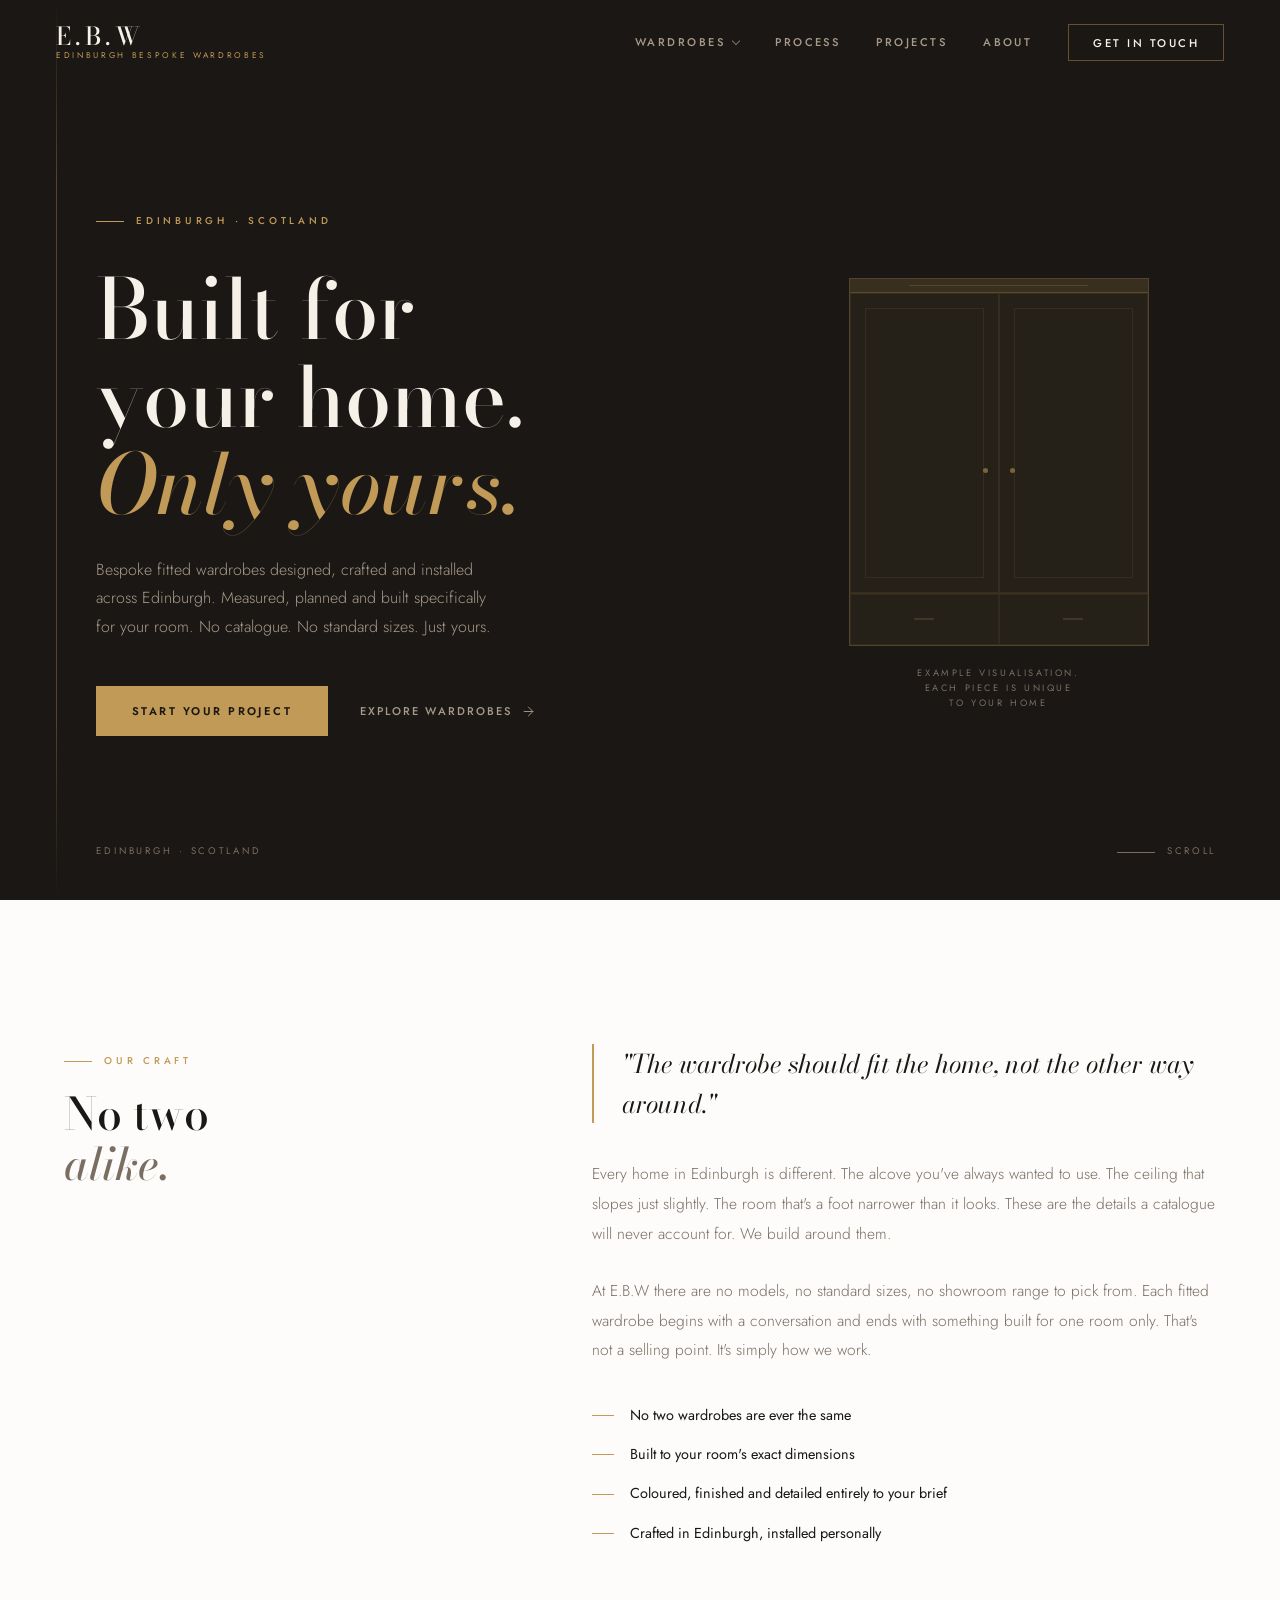
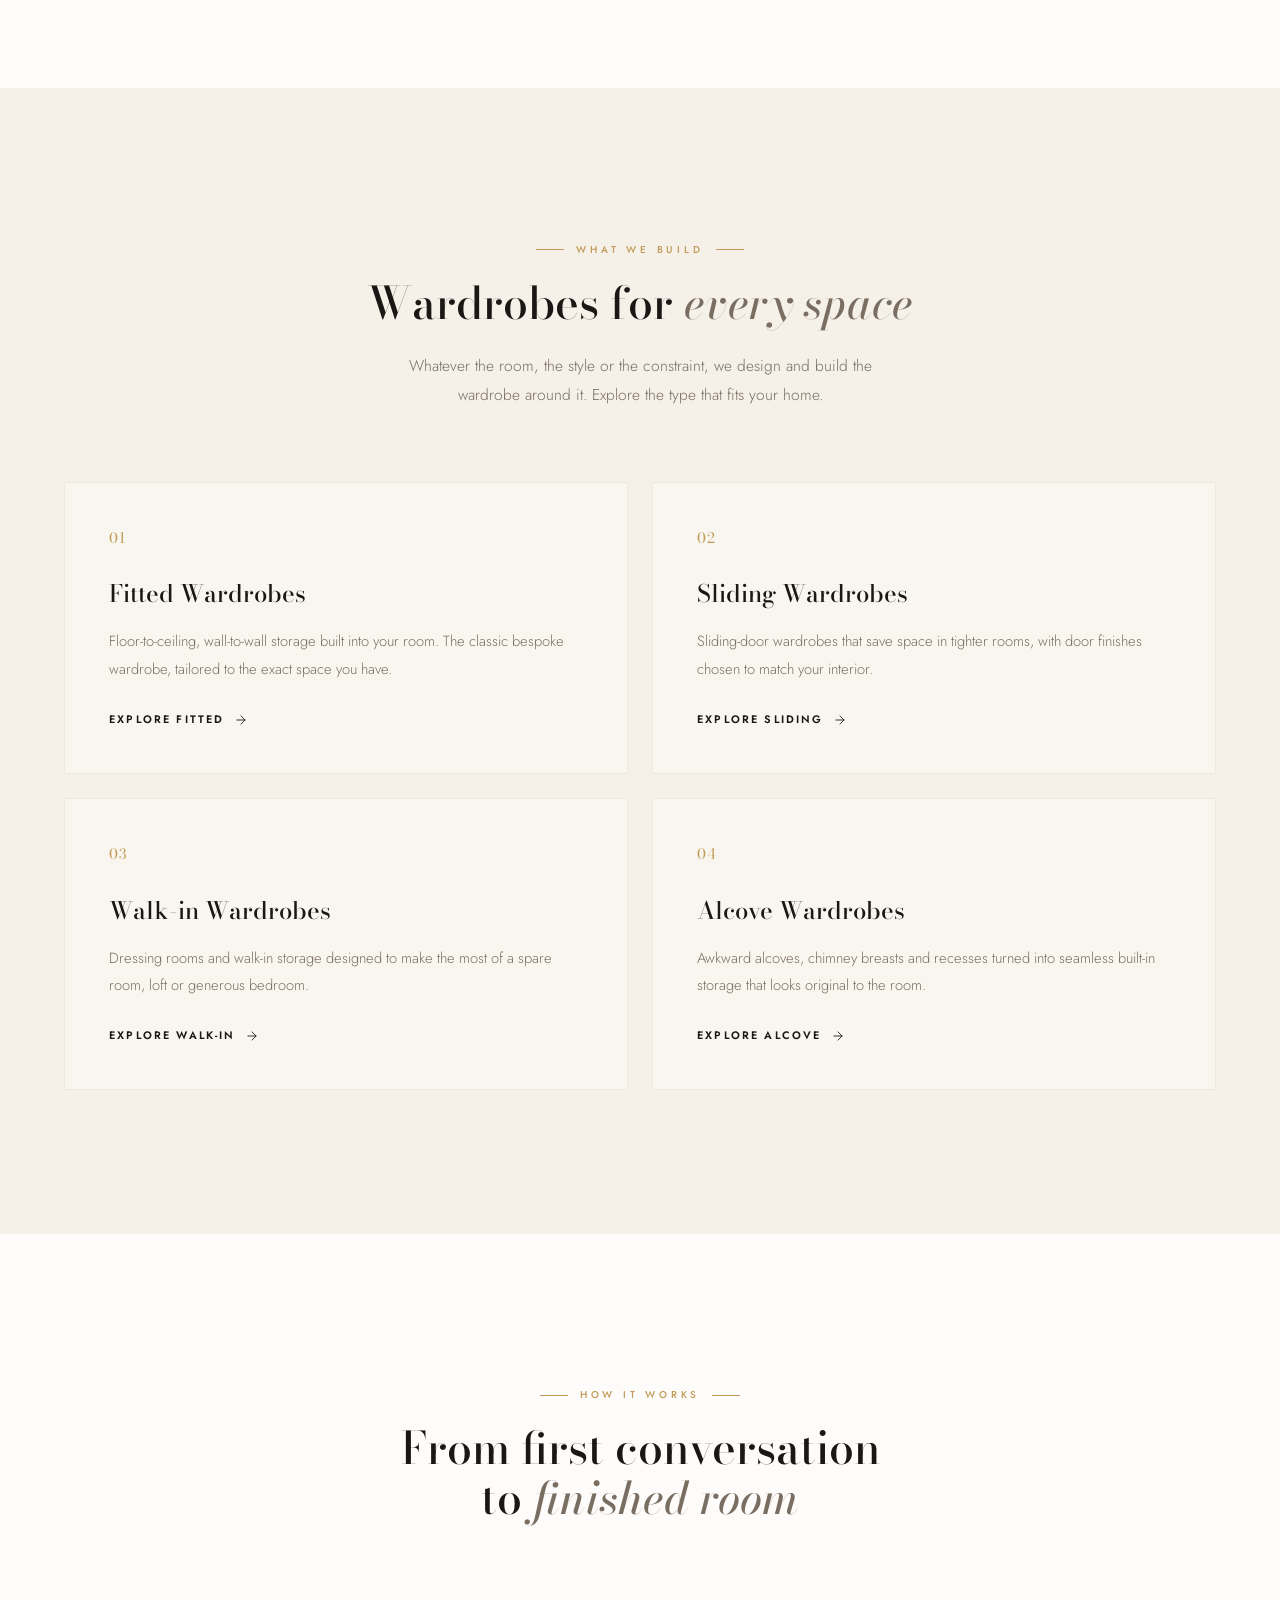
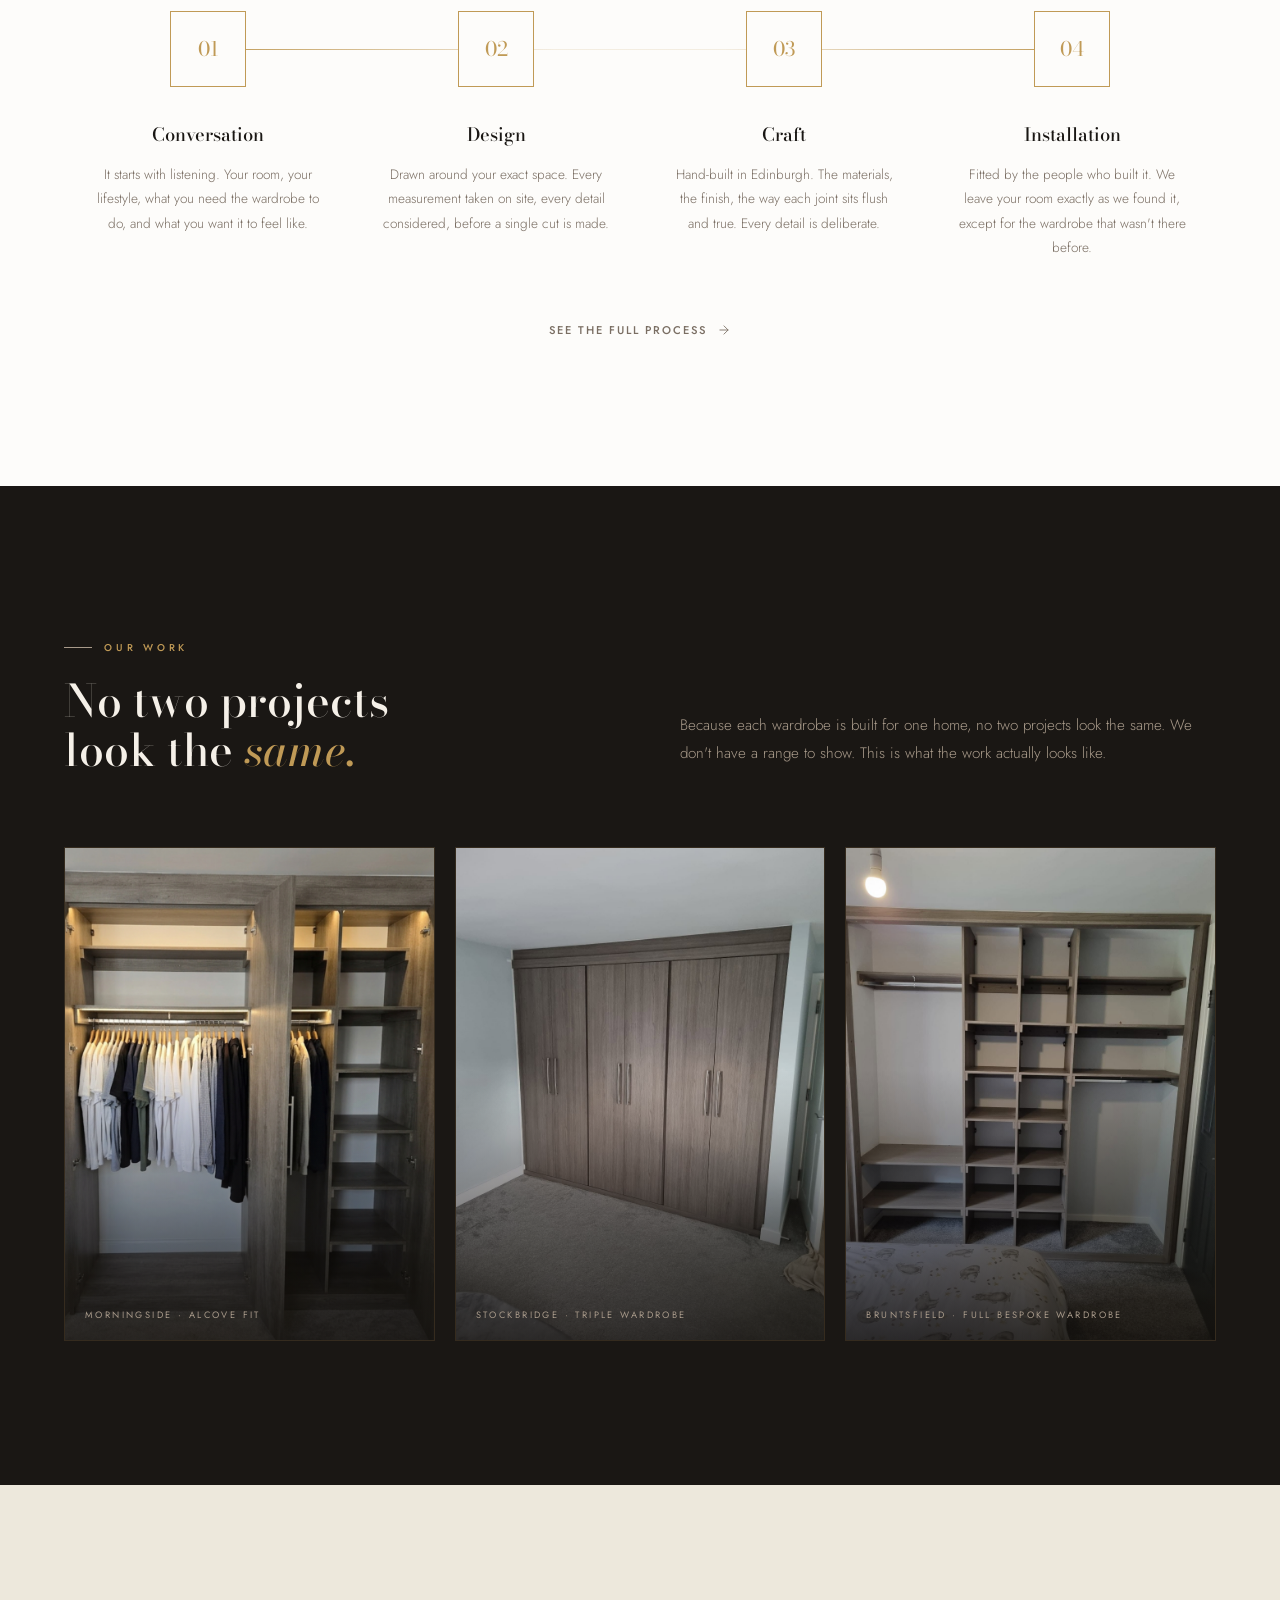
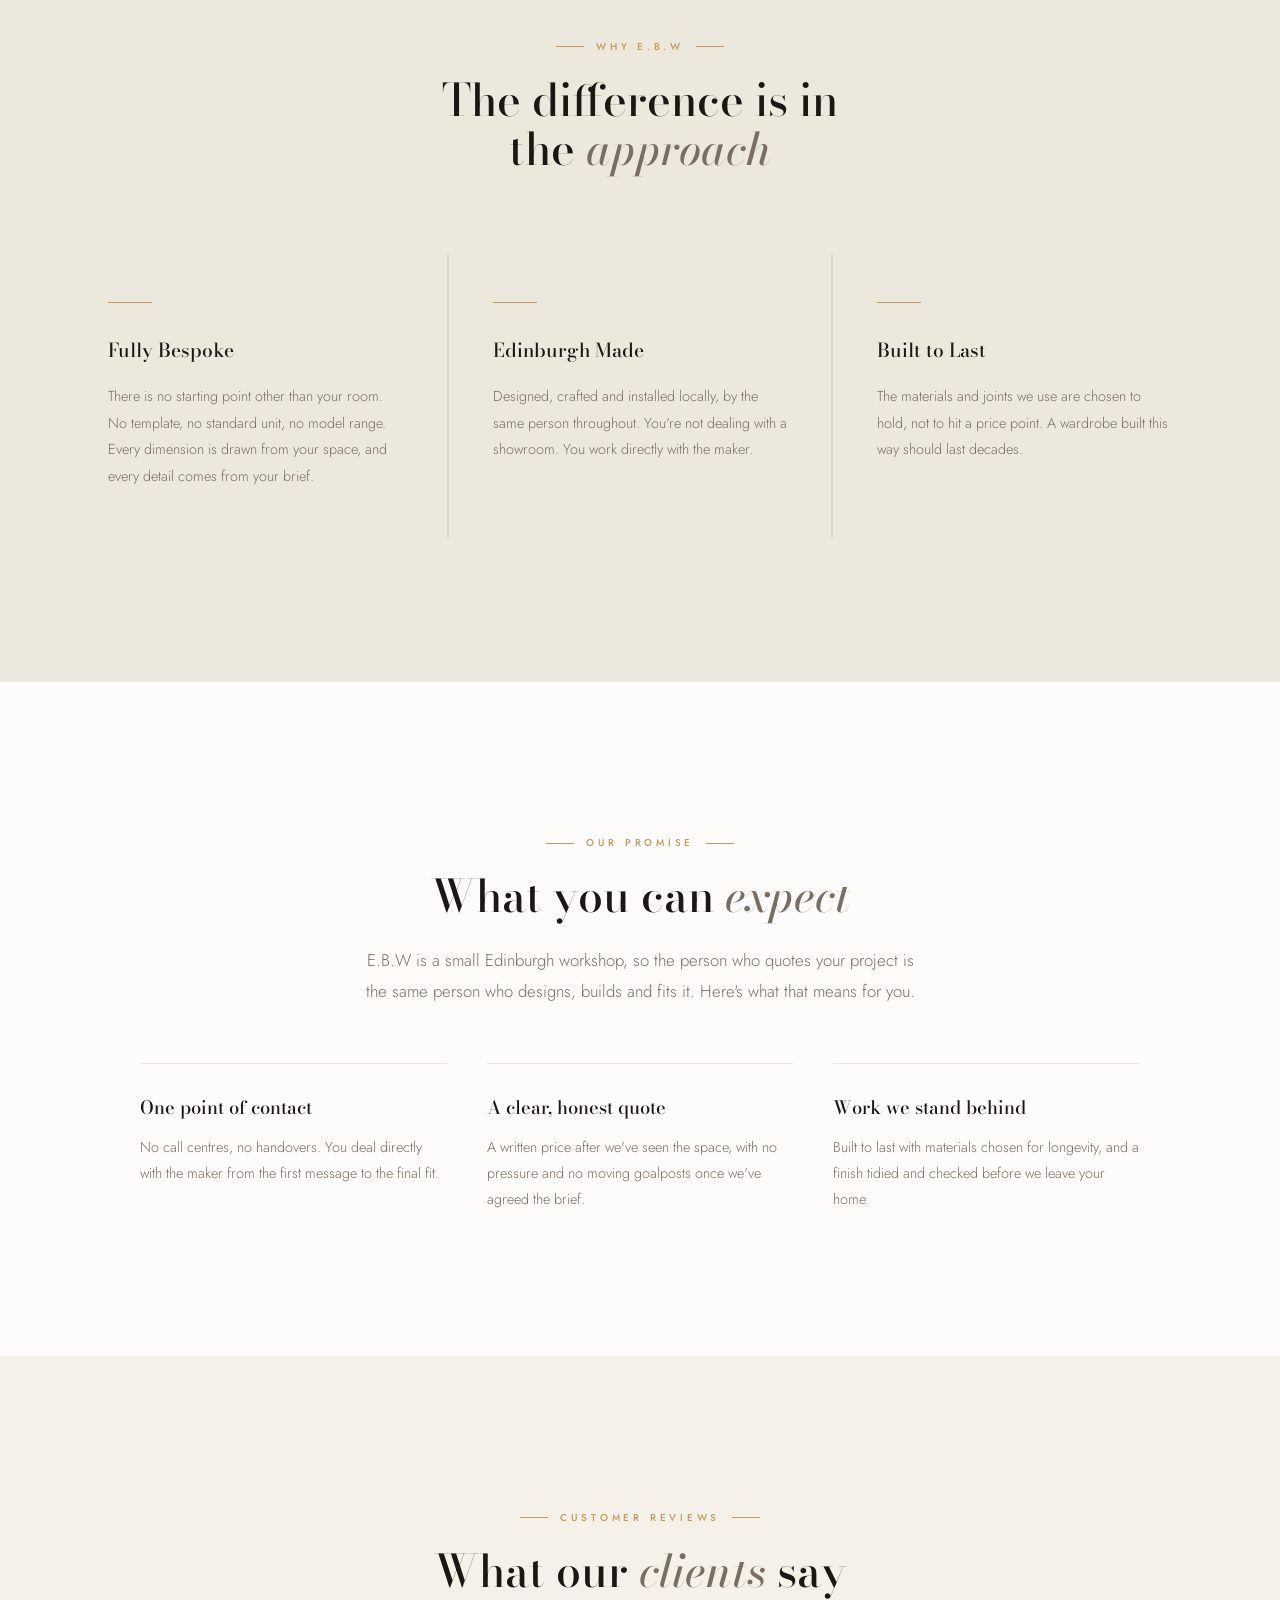
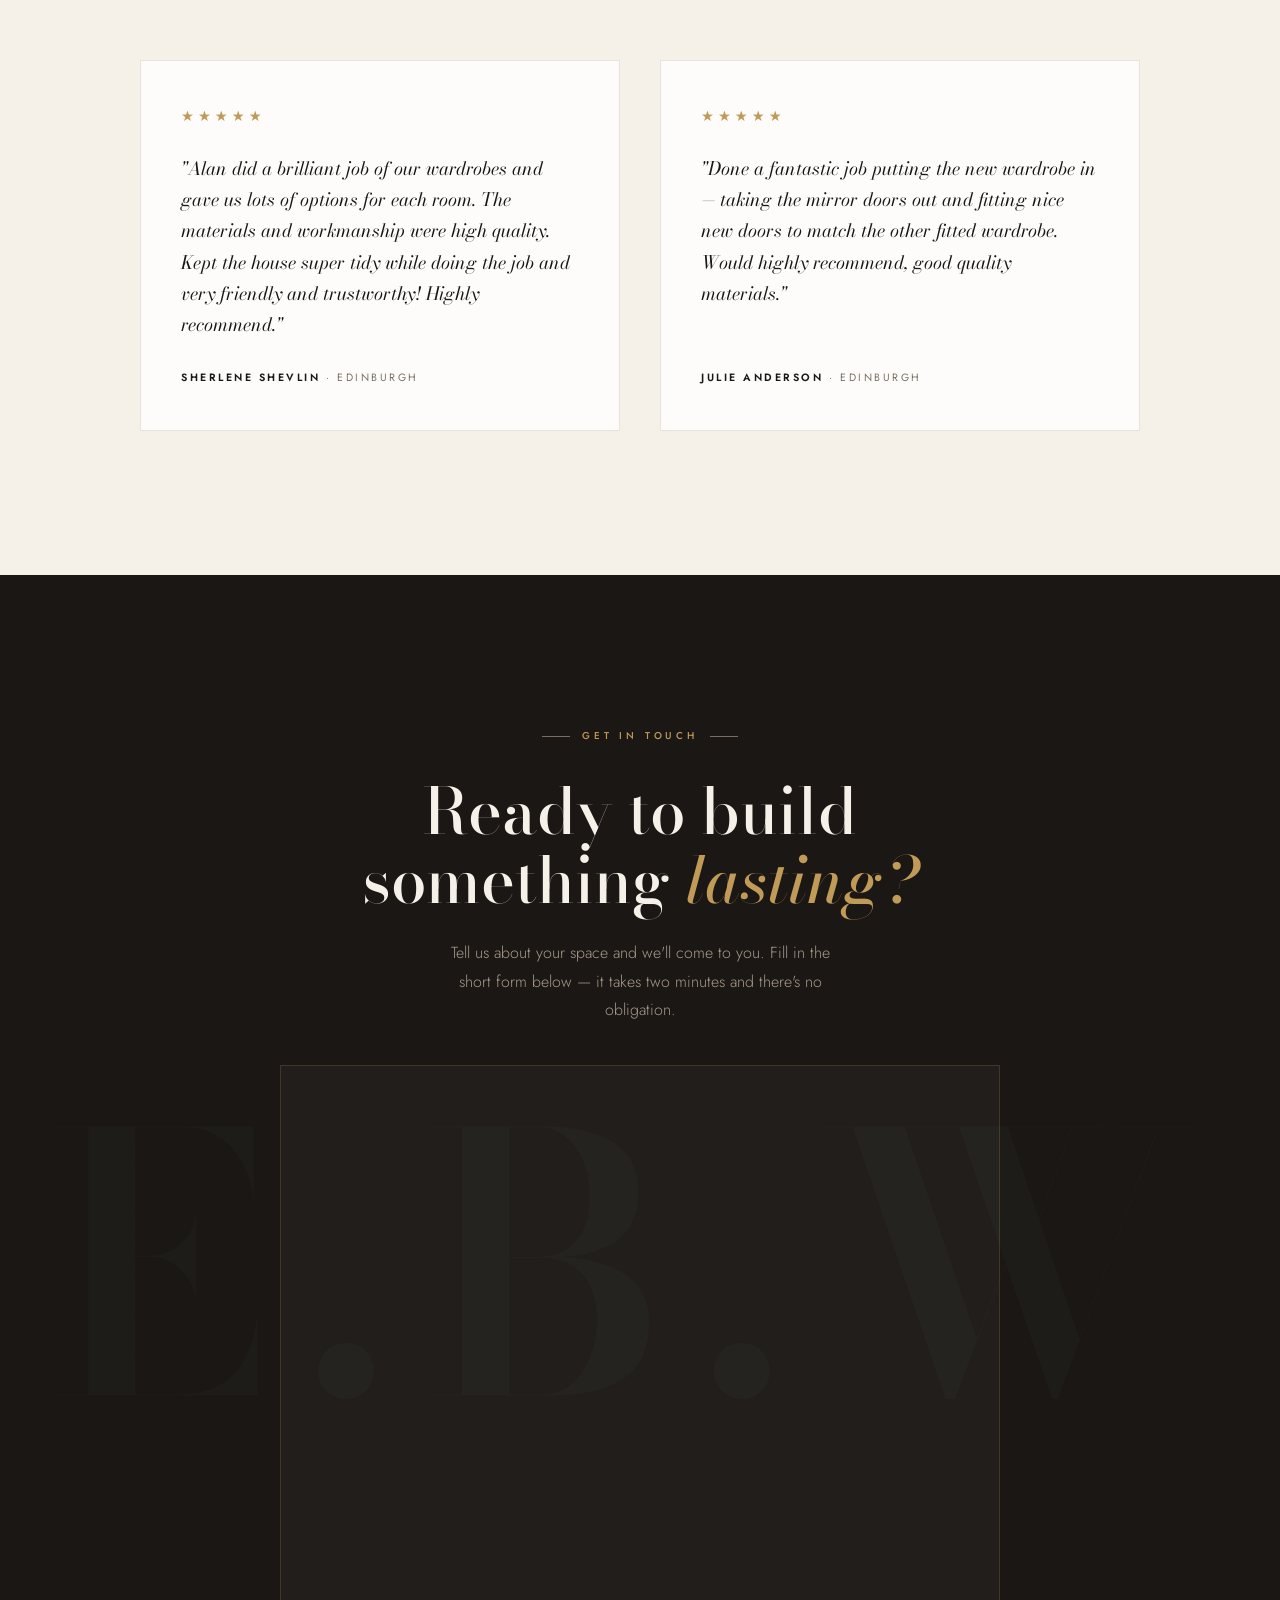
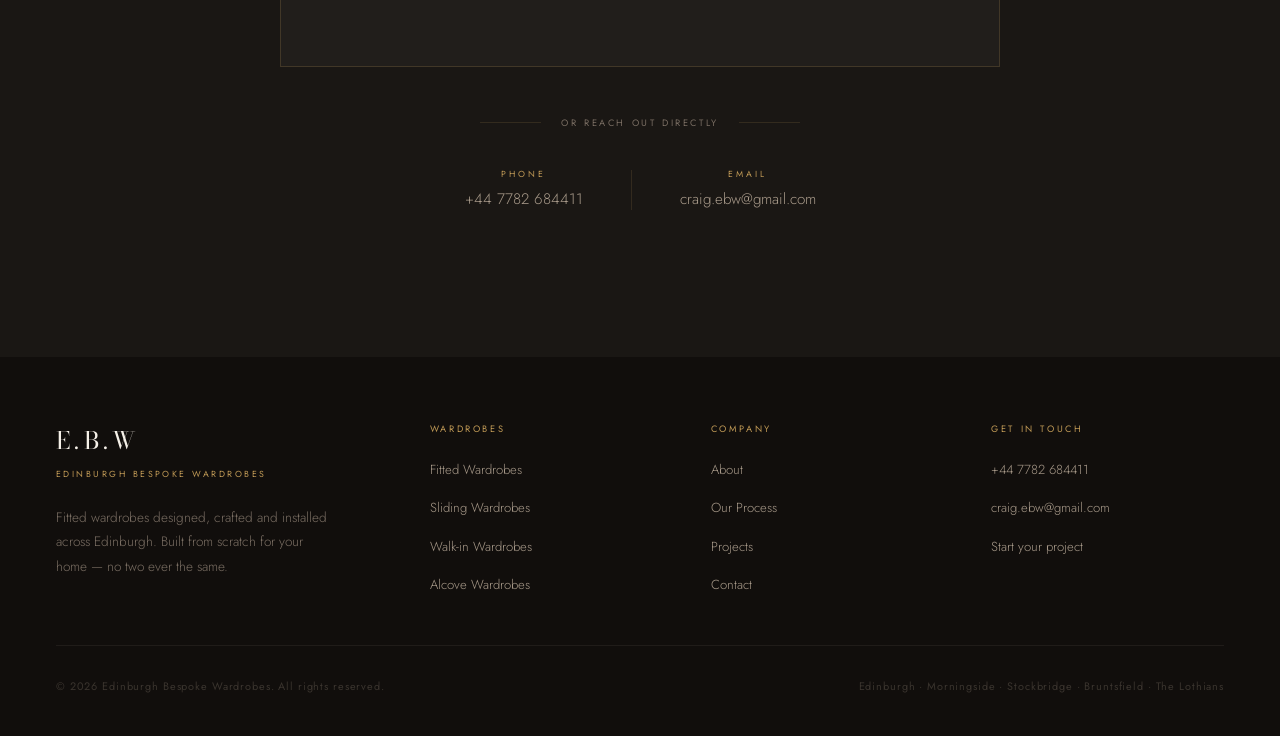
==== commit 9216da3e: "Add real project photos, customer reviews, alcove compare slider; update contact number - Replace fi" ====
--- a/index.html
+++ b/index.html
@@ -30,7 +30,7 @@
       "name": "Edinburgh Bespoke Wardrobes",
       "alternateName": "E.B.W",
       "url": "https://edinburghbespokewardrobes.com/",
-      "telephone": "+447808525617",
+      "telephone": "+447782684411",
       "email": "craig.ebw@gmail.com",
       "image": "https://edinburghbespokewardrobes.com/Image%202.jpg",
       "priceRange": "££–£££",
@@ -55,7 +55,26 @@
           "@type": "Service",
           "name": "Bespoke fitted wardrobe design and installation"
         }
-      }
+      },
+      "aggregateRating": {
+        "@type": "AggregateRating",
+        "ratingValue": "5",
+        "reviewCount": "2"
+      },
+      "review": [
+        {
+          "@type": "Review",
+          "author": { "@type": "Person", "name": "Sherlene Shevlin" },
+          "reviewRating": { "@type": "Rating", "ratingValue": "5", "bestRating": "5" },
+          "reviewBody": "Alan did a brilliant job of our wardrobes and gave us lots of options for each room. The materials and workmanship were high quality. Kept the house super tidy while doing the job and very friendly and trustworthy! Highly recommend."
+        },
+        {
+          "@type": "Review",
+          "author": { "@type": "Person", "name": "Julie Anderson" },
+          "reviewRating": { "@type": "Rating", "ratingValue": "5", "bestRating": "5" },
+          "reviewBody": "Done a fantastic job putting the new wardrobe in, taking the mirror doors out and fitting nice new doors to match the other fitted wardrobe. Would highly recommend, good quality materials."
+        }
+      ]
     }
     </script>
 </head>
@@ -349,6 +368,28 @@
         </div>
     </section>
 
+    <!-- ─── REVIEWS (real customer testimonials) ─── -->
+    <section class="reviews" id="reviews">
+        <div class="reviews-inner">
+            <div class="reviews-header">
+                <div class="label reveal"><div class="label-line"></div><span class="label-text">Customer Reviews</span><div class="label-line"></div></div>
+                <h2 class="section-heading reveal delay-1">What our <em>clients</em> say</h2>
+            </div>
+            <div class="reviews-grid">
+                <figure class="review-card reveal">
+                    <div class="review-stars" aria-label="Rated 5 out of 5">★★★★★</div>
+                    <blockquote class="review-quote">"Alan did a brilliant job of our wardrobes and gave us lots of options for each room. The materials and workmanship were high quality. Kept the house super tidy while doing the job and very friendly and trustworthy! Highly recommend."</blockquote>
+                    <figcaption class="review-author"><strong>Sherlene Shevlin</strong> · Edinburgh</figcaption>
+                </figure>
+                <figure class="review-card reveal delay-1">
+                    <div class="review-stars" aria-label="Rated 5 out of 5">★★★★★</div>
+                    <blockquote class="review-quote">"Done a fantastic job putting the new wardrobe in — taking the mirror doors out and fitting nice new doors to match the other fitted wardrobe. Would highly recommend, good quality materials."</blockquote>
+                    <figcaption class="review-author"><strong>Julie Anderson</strong> · Edinburgh</figcaption>
+                </figure>
+            </div>
+        </div>
+    </section>
+
     <!-- ─── CONTACT / GHL FUNNEL ─── -->
     <section class="contact" id="contact">
         <div class="contact-inner">
@@ -369,7 +410,7 @@
             <div class="contact-details reveal delay-4">
                 <div>
                     <div class="c-detail-label">Phone</div>
-                    <a href="tel:+447808525617" class="c-detail-value">+44 7808 525617</a>
+                    <a href="tel:+447782684411" class="c-detail-value">+44 7782 684411</a>
                 </div>
                 <div class="c-divider"></div>
                 <div>
@@ -409,7 +450,7 @@
             <div class="footer-col">
                 <div class="footer-col-title">Get in Touch</div>
                 <ul>
-                    <li><a href="tel:+447808525617">+44 7808 525617</a></li>
+                    <li><a href="tel:+447782684411">+44 7782 684411</a></li>
                     <li><a href="mailto:craig.ebw@gmail.com">craig.ebw@gmail.com</a></li>
                     <li><a href="/contact.html">Start your project</a></li>
                 </ul>
--- a/styles.css
+++ b/styles.css
@@ -646,6 +646,128 @@
     text-align: center;
 }
 
+/* ─── MEDIA GRID (two-up project photos on service pages) ─────── */
+.media-grid {
+    max-width: 1000px;
+    margin: 0 auto;
+    display: grid;
+    grid-template-columns: 1fr 1fr;
+    gap: 1.5rem;
+}
+
+.media-grid figure { margin: 0; }
+
+.media-grid img {
+    width: 100%;
+    height: auto;
+    aspect-ratio: 3 / 4;
+    object-fit: cover;
+    display: block;
+    border: 1px solid rgba(122, 110, 99, 0.18);
+}
+
+.media-grid figcaption {
+    margin-top: 0.85rem;
+    font-size: 0.62rem;
+    letter-spacing: 0.24em;
+    text-transform: uppercase;
+    color: var(--stone);
+    text-align: center;
+}
+
+/* ─── BEFORE / AFTER COMPARE SLIDER ──────────────────────────── */
+.compare { max-width: 600px; margin: 0 auto; }
+
+.compare-viewport {
+    --pos: 50%;
+    position: relative;
+    overflow: hidden;
+    aspect-ratio: 3 / 4;
+    border: 1px solid rgba(122, 110, 99, 0.18);
+    touch-action: pan-y;
+    cursor: ew-resize;
+    user-select: none;
+    -webkit-user-select: none;
+}
+
+.compare-viewport:focus-visible { outline: 2px solid var(--gold); outline-offset: 3px; }
+
+.compare-img {
+    position: absolute;
+    inset: 0;
+    width: 100%;
+    height: 100%;
+    object-fit: cover;
+    display: block;
+    pointer-events: none;
+}
+
+.compare-closed { clip-path: inset(0 calc(100% - var(--pos)) 0 0); }
+
+.compare-handle {
+    position: absolute;
+    top: 0;
+    bottom: 0;
+    left: var(--pos);
+    width: 2px;
+    margin-left: -1px;
+    background: rgba(255, 255, 255, 0.9);
+    box-shadow: 0 0 0 1px rgba(0, 0, 0, 0.12);
+    pointer-events: none;
+}
+
+.compare-knob {
+    position: absolute;
+    top: 50%;
+    left: 50%;
+    transform: translate(-50%, -50%);
+    width: 46px;
+    height: 46px;
+    border-radius: 50%;
+    background: rgba(255, 255, 255, 0.96);
+    box-shadow: 0 2px 12px rgba(0, 0, 0, 0.28);
+}
+
+.compare-knob::before,
+.compare-knob::after {
+    content: '';
+    position: absolute;
+    top: 50%;
+    width: 0;
+    height: 0;
+    border-top: 5px solid transparent;
+    border-bottom: 5px solid transparent;
+    transform: translateY(-50%);
+}
+
+.compare-knob::before { left: 11px; border-right: 7px solid var(--charcoal); }
+.compare-knob::after  { right: 11px; border-left: 7px solid var(--charcoal); }
+
+.compare-tag {
+    position: absolute;
+    bottom: 14px;
+    z-index: 2;
+    font-size: 0.56rem;
+    letter-spacing: 0.22em;
+    text-transform: uppercase;
+    color: #fff;
+    background: rgba(20, 18, 16, 0.5);
+    padding: 5px 10px;
+    pointer-events: none;
+}
+
+.compare-tag-left  { left: 14px; }
+.compare-tag-right { right: 14px; }
+
+.compare figcaption {
+    margin-top: 0.85rem;
+    font-size: 0.62rem;
+    letter-spacing: 0.24em;
+    text-transform: uppercase;
+    color: var(--stone);
+    text-align: center;
+}
+
 /* ─── PROSE (article body copy) ──────────────────────────────── */
 .section {
     padding: 7rem 4rem;
@@ -1062,6 +1184,54 @@
 
 .promise-item-body { font-size: 0.9rem; font-weight: 300; line-height: 1.8; color: var(--stone); }
 
+/* ─── REVIEWS (real customer testimonials) ───────────────────── */
+.reviews { background: var(--cream); padding: 9rem 4rem; }
+.reviews-inner { max-width: 1000px; margin: 0 auto; }
+.reviews-header { text-align: center; margin-bottom: 4rem; }
+.reviews-header .label { justify-content: center; }
+.reviews-header .section-heading { margin-top: 1.25rem; }
+
+.reviews-grid {
+    display: grid;
+    grid-template-columns: 1fr 1fr;
+    gap: 2.5rem;
+}
+
+.review-card {
+    background: var(--white);
+    border: 1px solid rgba(122, 110, 99, 0.18);
+    padding: 2.75rem 2.5rem;
+    display: flex;
+    flex-direction: column;
+}
+
+.review-stars {
+    color: var(--gold);
+    font-size: 0.9rem;
+    letter-spacing: 0.28em;
+    margin-bottom: 1.5rem;
+}
+
+.review-quote {
+    font-family: var(--ff-display);
+    font-size: 1.15rem;
+    font-weight: 400;
+    font-style: italic;
+    line-height: 1.7;
+    color: var(--charcoal);
+    margin: 0 0 1.75rem;
+    flex-grow: 1;
+}
+
+.review-author {
+    font-size: 0.66rem;
+    letter-spacing: 0.24em;
+    text-transform: uppercase;
+    color: var(--stone);
+}
+
+.review-author strong { color: var(--charcoal); font-weight: 600; }
+
 /* ─── FAQ ────────────────────────────────────────────────────── */
 .faq { background: var(--cream); padding: 9rem 4rem; }
 .faq-inner { max-width: 820px; margin: 0 auto; }
@@ -1353,6 +1523,11 @@
     .promise { padding: 6rem 2rem; }
     .promise-grid { grid-template-columns: 1fr; gap: 2rem; }
 
+    .reviews { padding: 6rem 2rem; }
+    .reviews-grid { grid-template-columns: 1fr; gap: 2rem; }
+
+    .media-grid { gap: 1rem; }
+
     .faq { padding: 6rem 2rem; }
     .cta-band { padding: 5rem 2rem; }
     .contact { padding: 6rem 2rem; }
@@ -1380,7 +1555,7 @@
     .section { padding: 4rem 1.25rem; }
 
     .philosophy, .process, .showcase, .services,
-    .values, .promise, .faq, .contact { padding: 5rem 1.25rem; }
+    .values, .promise, .reviews, .faq, .contact { padding: 5rem 1.25rem; }
     .cta-band { padding: 4.5rem 1.25rem; }
 
     .philosophy-inner { gap: 2.5rem; }
